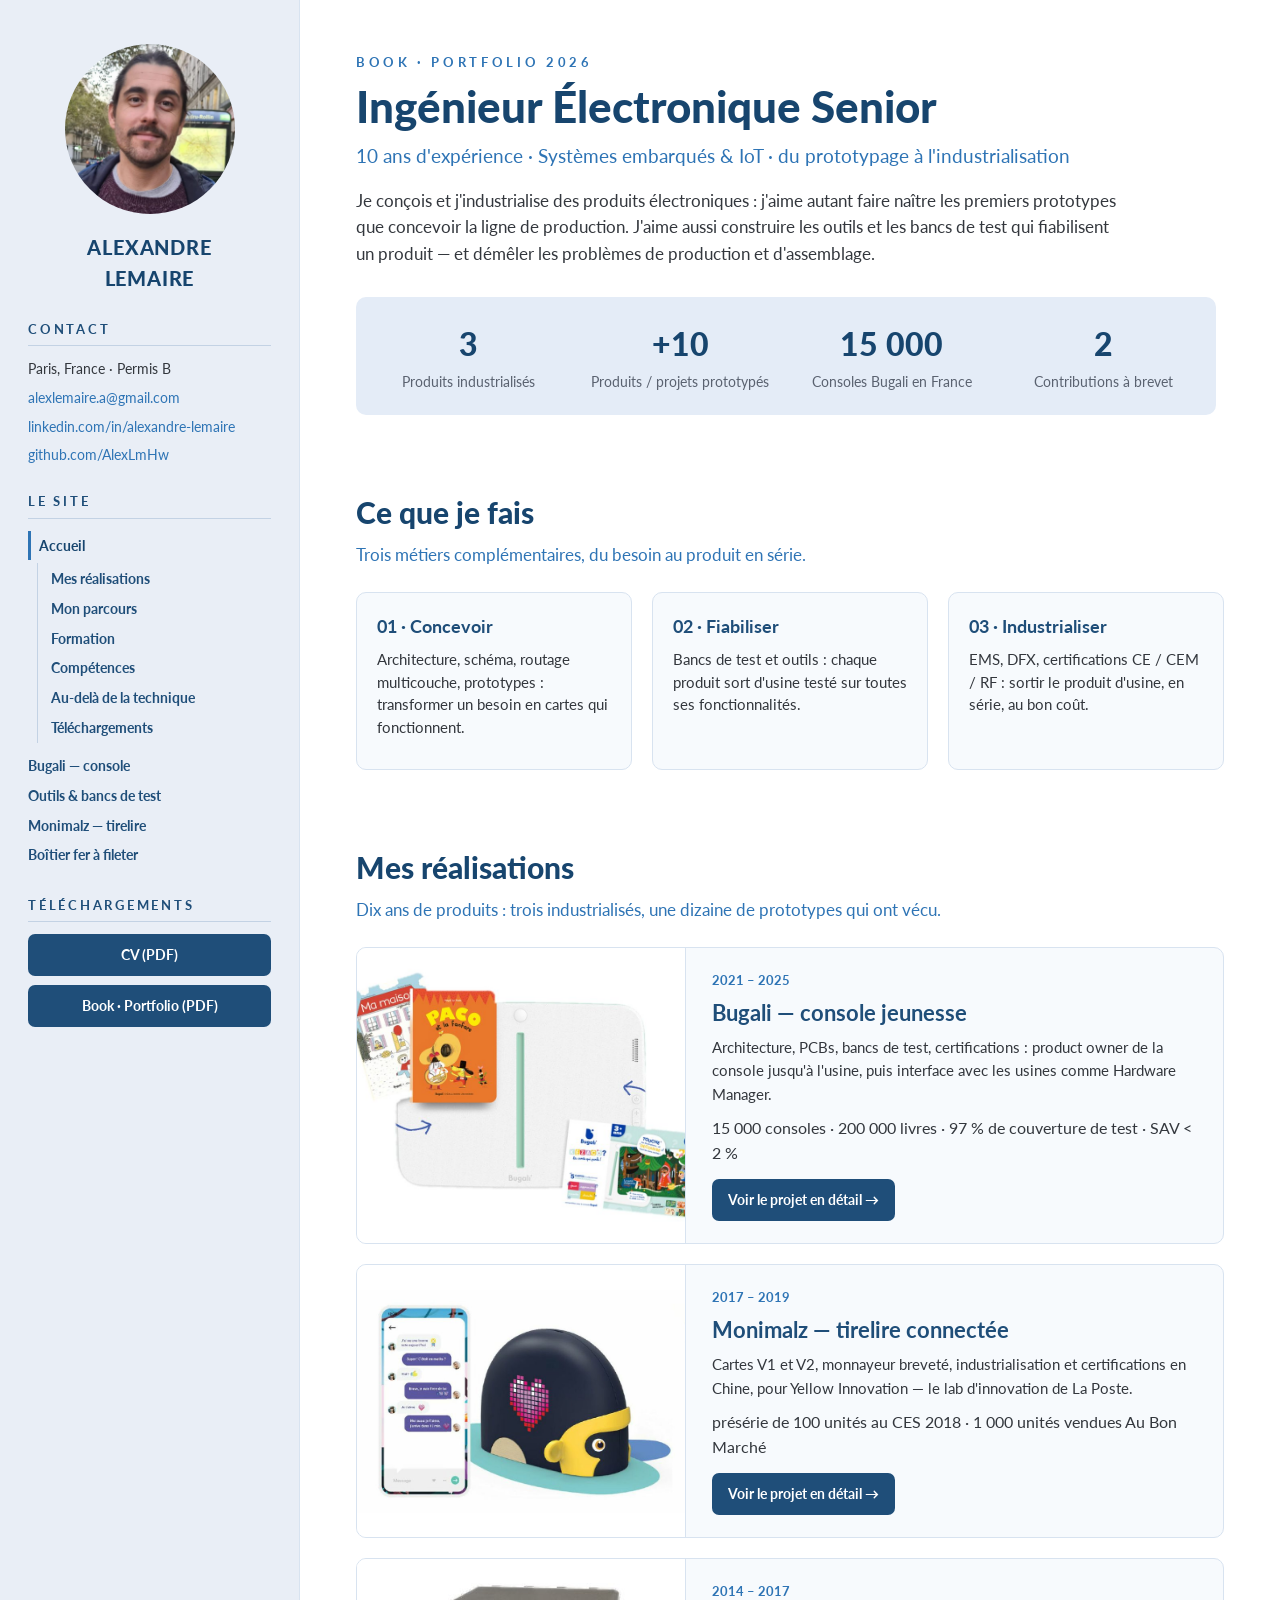
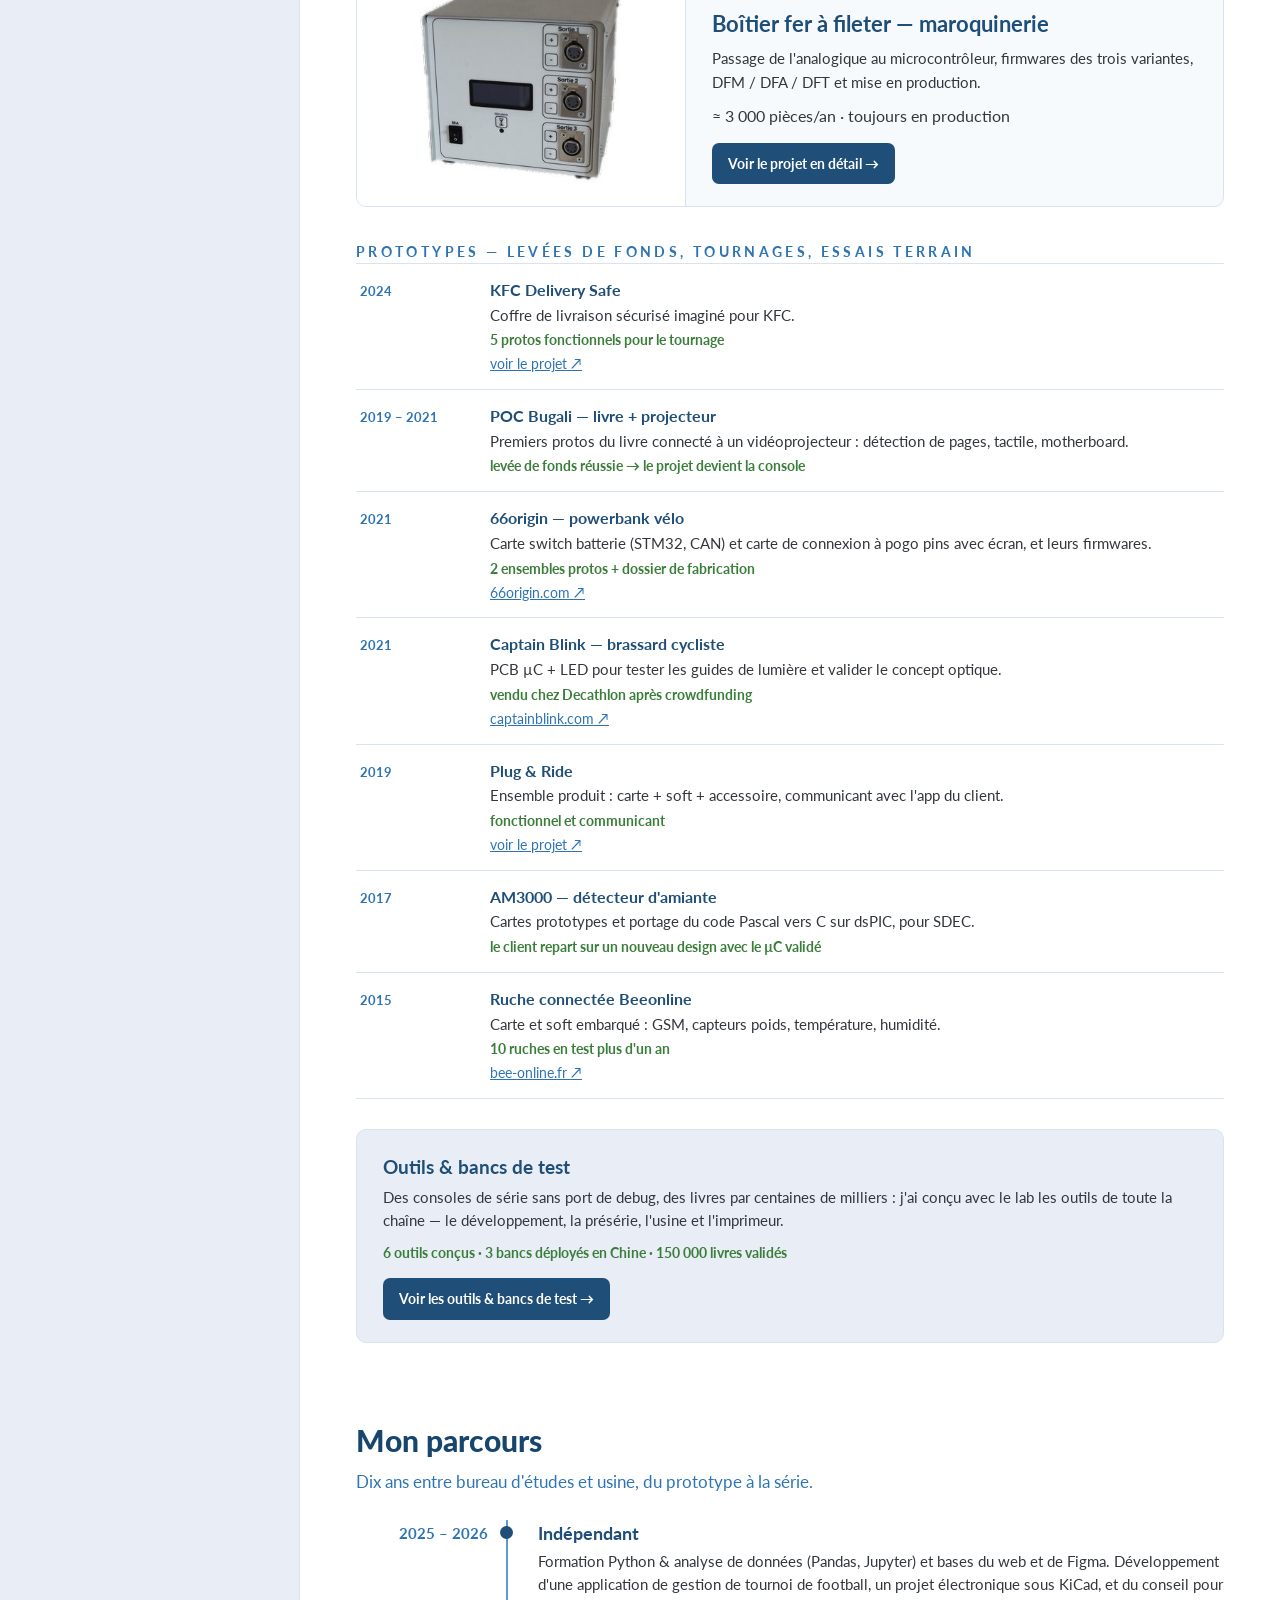
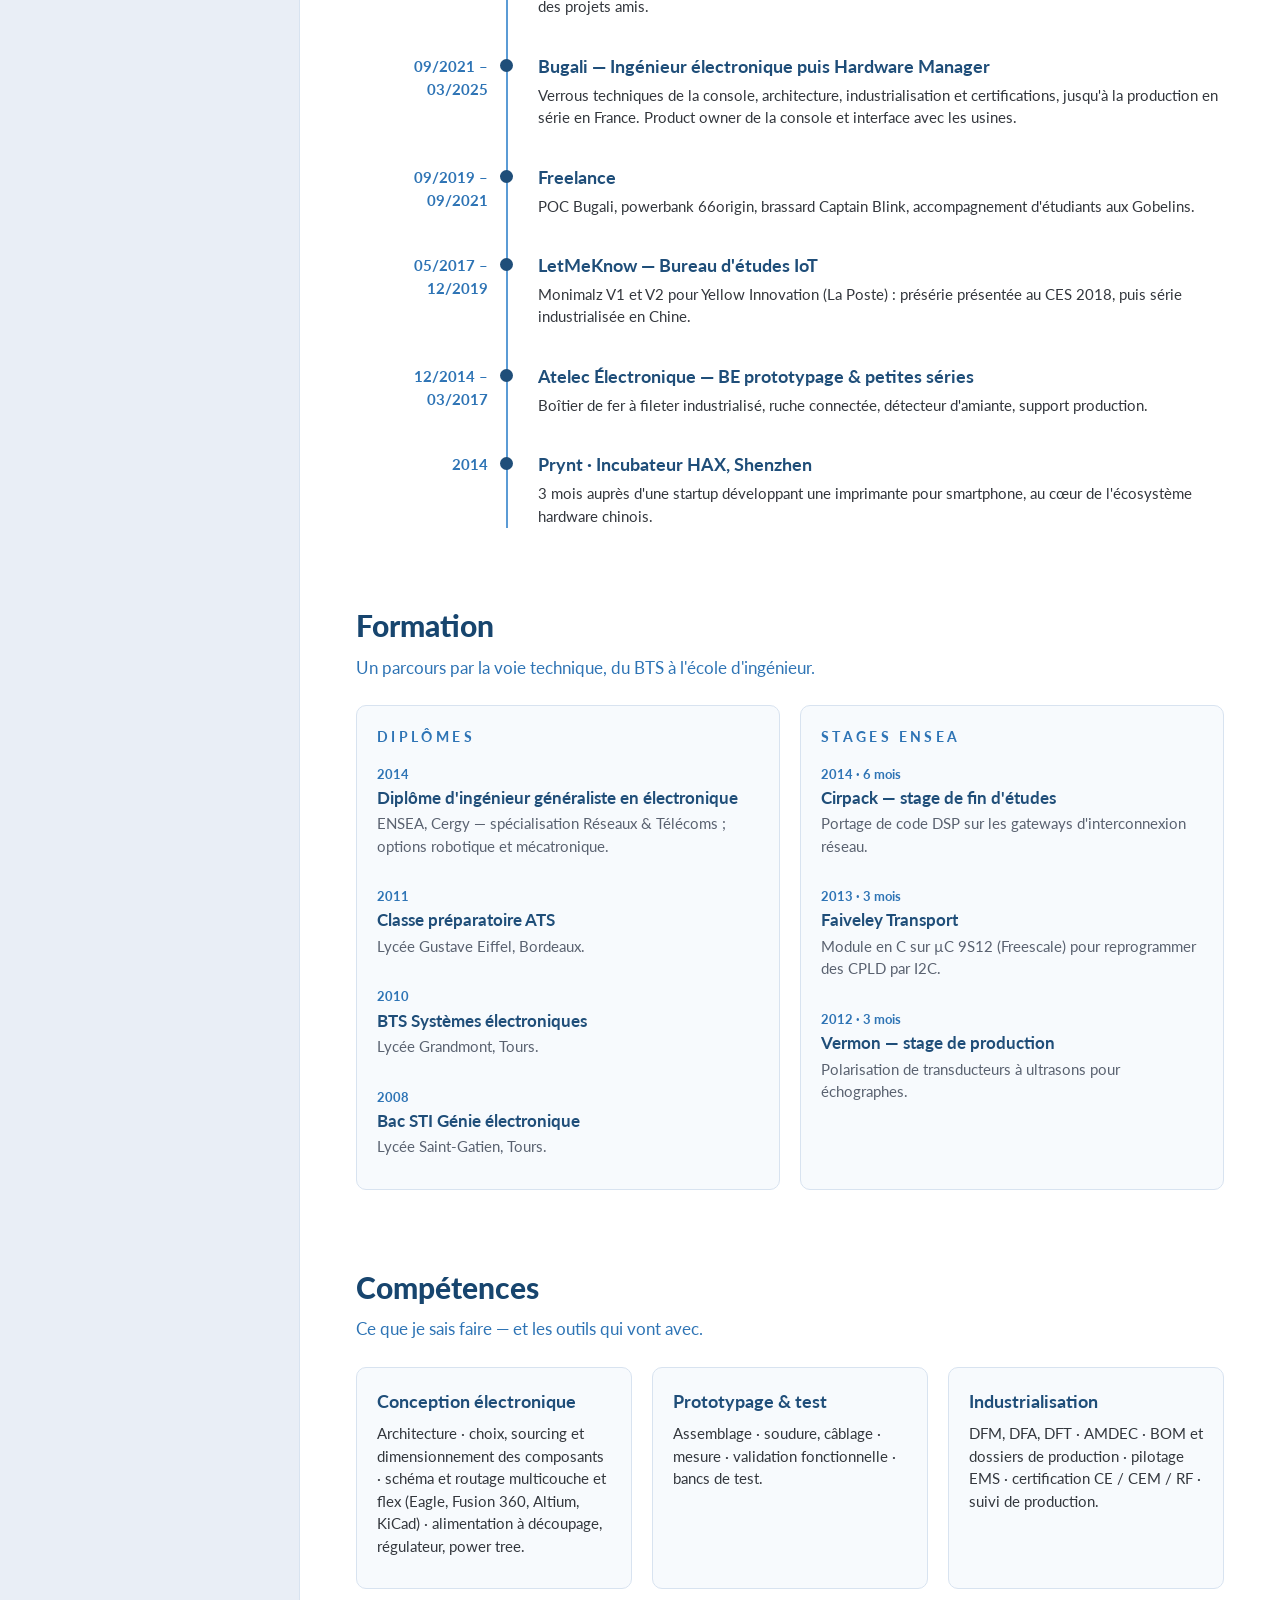
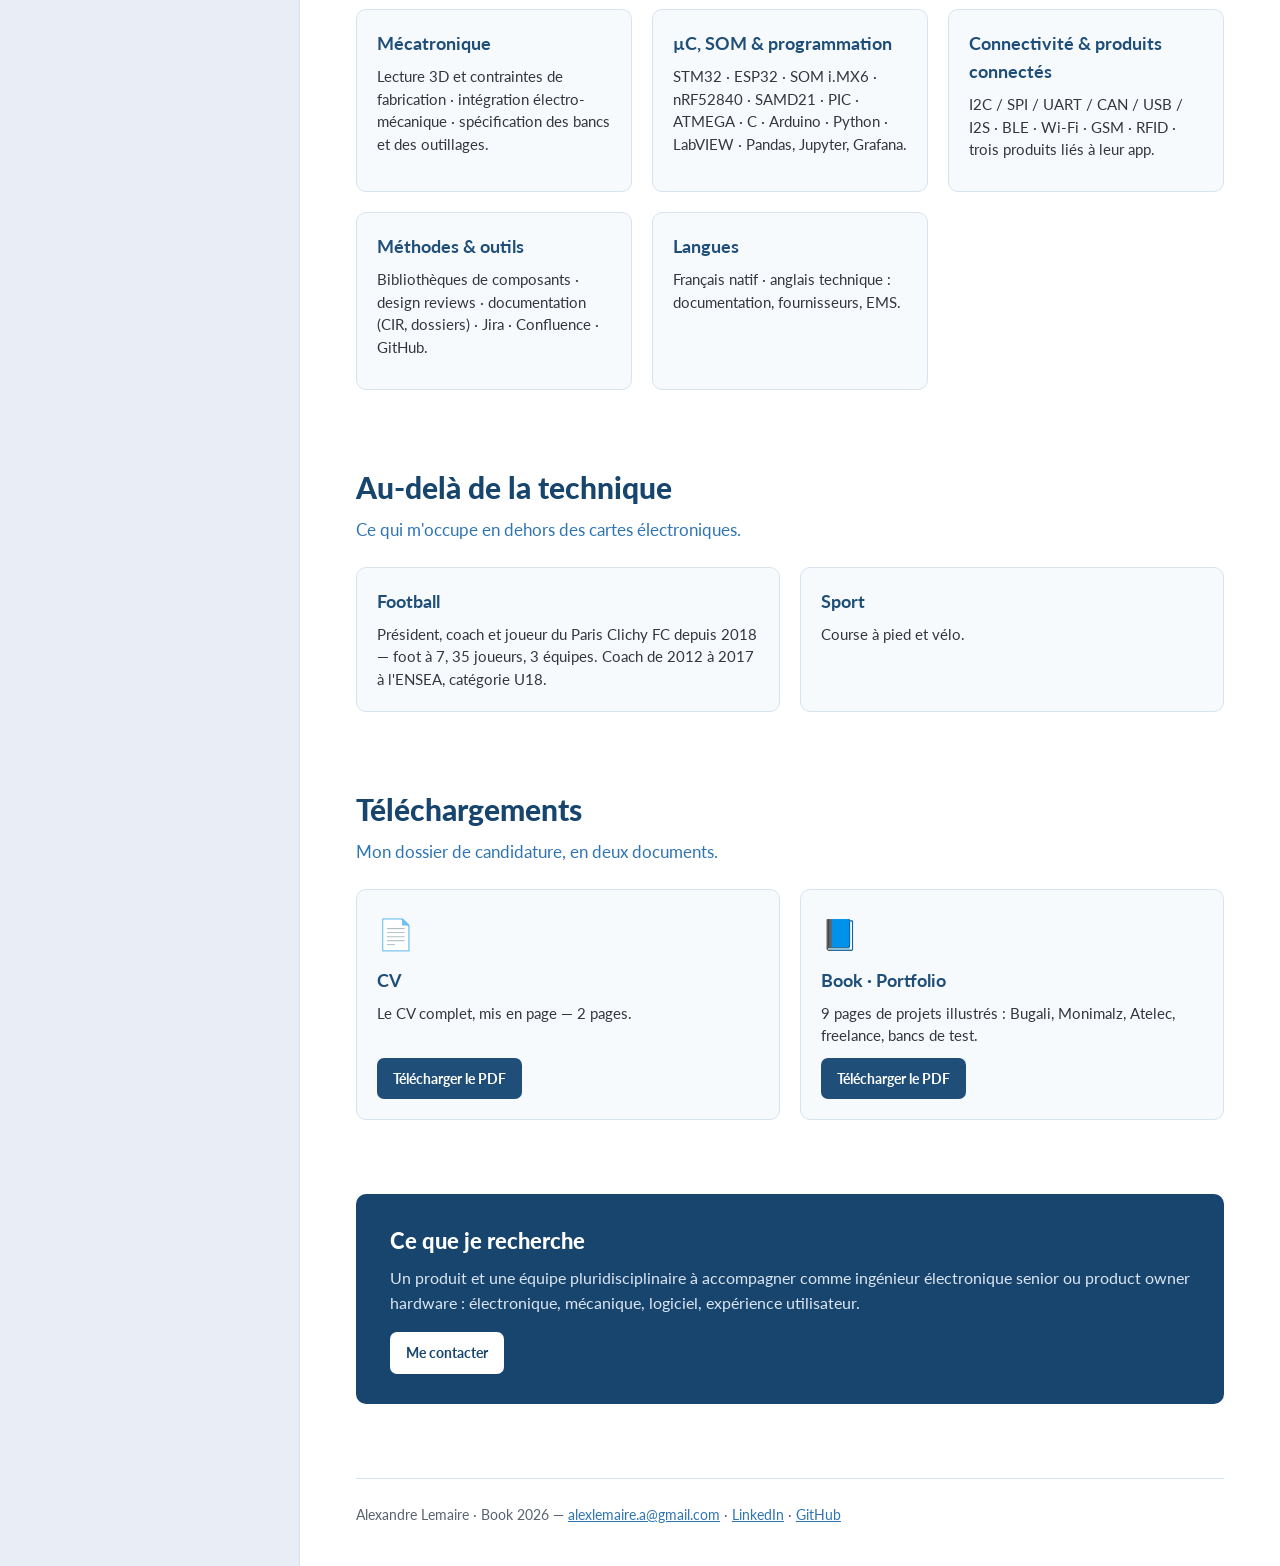
==== index.html @ 31022444 "feat: partage social, favicon et corrections d'accessibilite Suite a l'audit du site.  PARTAGE Aucun" ====
<!DOCTYPE html>
<html lang="fr">
<head>
<meta charset="UTF-8">
<meta name="viewport" content="width=device-width, initial-scale=1.0">
<title>Alexandre Lemaire · Ingénieur Électronique Senior</title>
<meta name="description" content="Alexandre Lemaire, ingénieur électronique senior — 10 ans d'expérience, systèmes embarqués & IoT, du prototypage à l'industrialisation. Portfolio, CV et book à télécharger.">
<link rel="canonical" href="https://alexlmhw.github.io/">
<link rel="icon" href="favicon.ico" sizes="any">
<link rel="apple-touch-icon" href="assets/img/apple-touch-icon.png">
<meta property="og:type" content="website">
<meta property="og:locale" content="fr_FR">
<meta property="og:site_name" content="Alexandre Lemaire">
<meta property="og:title" content="Alexandre Lemaire · Ingénieur Électronique Senior">
<meta property="og:description" content="Alexandre Lemaire, ingénieur électronique senior — 10 ans d'expérience, systèmes embarqués & IoT, du prototypage à l'industrialisation. Portfolio, CV et book à télécharger.">
<meta property="og:url" content="https://alexlmhw.github.io/">
<meta property="og:image" content="https://alexlmhw.github.io/assets/img/partage.jpg">
<meta property="og:image:width" content="1200">
<meta property="og:image:height" content="630">
<meta property="og:image:alt" content="La console Bugali et ses livres jeunesse">
<meta name="twitter:card" content="summary_large_image">
<link rel="preconnect" href="https://fonts.googleapis.com">
<link rel="preconnect" href="https://fonts.gstatic.com" crossorigin>
<link href="https://fonts.googleapis.com/css2?family=Lato:ital,wght@0,400;0,700;0,900;1,400&display=swap" rel="stylesheet">
<link rel="stylesheet" href="assets/style.css">
</head>
<body>
<a class="saut" href="#contenu">Aller au contenu</a>
<div class="page">

<!-- ======================= SIDEBAR ======================= -->
<aside class="sidebar">
  <div class="sidebar-inner">
    <img class="photo" src="assets/img/photo.jpg" alt="Portrait d'Alexandre Lemaire">
    <div class="side-nom">ALEXANDRE<br>LEMAIRE</div>
    <div>
      <div class="side-titre">Contact</div>
      <ul>
        <li>Paris, France · Permis B</li>
        <li><a href="mailto:alexlemaire.a@gmail.com">alexlemaire.a@gmail.com</a></li>
        <li><a href="https://www.linkedin.com/in/alexandre-lemaire/" target="_blank" rel="noopener">linkedin.com/in/alexandre-lemaire</a></li>
        <li><a href="https://github.com/AlexLmHw" target="_blank" rel="noopener">github.com/AlexLmHw</a></li>
      </ul>
      <div class="side-titre">Le site</div>
      <!-- MENU:DEBUT -->
      <nav class="side-menu">
        <a href="index.html" class="actif">Accueil</a>
        <!-- SOUS-MENU:DEBUT -->
        <div class="side-nav">
          <a href="#realisations">Mes réalisations</a>
          <a href="#parcours">Mon parcours</a>
          <a href="#formation">Formation</a>
          <a href="#competences">Compétences</a>
          <a href="#hors-technique">Au-delà de la technique</a>
          <a href="#telechargements">Téléchargements</a>
        </div>
        <!-- SOUS-MENU:FIN -->
        <a href="bugali.html">Bugali — console</a>
        <a href="outils.html">Outils &amp; bancs de test</a>
        <a href="monimalz.html">Monimalz — tirelire</a>
        <a href="fer-a-fileter.html">Boîtier fer à fileter</a>
      </nav>
      <!-- MENU:FIN -->
      <div class="side-titre">Téléchargements</div>
      <div class="side-dl">
        <a class="btn" href="assets/cv.pdf" download>CV (PDF)</a>
        <a class="btn" href="assets/book.pdf" download>Book · Portfolio (PDF)</a>
      </div>
    </div>
  </div>
</aside>

<!-- ======================= MAIN ======================= -->
<main id="contenu">

<!-- Hero -->
<section id="haut">
  <div class="surtitre">Book · Portfolio 2026</div>
  <h1>Ingénieur Électronique Senior</h1>
  <div class="soustitre">10 ans d'expérience · Systèmes embarqués &amp; IoT · du prototypage à l'industrialisation</div>
  <p class="intro">Je conçois et j'industrialise des produits électroniques : j'aime autant faire naître les premiers prototypes que concevoir la ligne de production. J'aime aussi construire les outils et les bancs de test qui fiabilisent un produit — et démêler les problèmes de production et d'assemblage.</p>
  <div class="stats">
    <div class="stat"><b>3</b><span>Produits industrialisés</span></div>
    <div class="stat"><b>+10</b><span>Produits / projets prototypés</span></div>
    <div class="stat"><b>15 000</b><span>Consoles Bugali en France</span></div>
    <div class="stat"><b>2</b><span>Contributions à brevet</span></div>
  </div>
</section>

<!-- Ce que je fais -->
<section id="cequejefais">
  <h2>Ce que je fais</h2>
  <p class="chapo">Trois métiers complémentaires, du besoin au produit en série.</p>
  <div class="cartes c3">
    <div class="carte">
      <h3>01 · Concevoir</h3>
      <p>Architecture, schéma, routage multicouche, prototypes : transformer un besoin en cartes qui fonctionnent.</p>
    </div>
    <div class="carte">
      <h3>02 · Fiabiliser</h3>
      <p>Bancs de test et outils : chaque produit sort d'usine testé sur toutes ses fonctionnalités.</p>
    </div>
    <div class="carte">
      <h3>03 · Industrialiser</h3>
      <p>EMS, DFX, certifications CE / CEM / RF : sortir le produit d'usine, en série, au bon coût.</p>
    </div>
  </div>
</section>

<!-- Réalisations -->
<section id="realisations">
  <h2>Mes réalisations</h2>
  <p class="chapo">Dix ans de produits : trois industrialisés, une dizaine de prototypes qui ont vécu.</p>

  <div class="bandeau-projet">
    <div class="visuel"><img src="assets/img/bugali.jpg" alt="Console Bugali avec ses livres"></div>
    <div class="corps">
      <div class="badge-annee">2021 – 2025</div>
      <h3>Bugali — console jeunesse</h3>
      <p>Architecture, PCBs, bancs de test, certifications : product owner de la console jusqu'à l'usine, puis interface avec les usines comme Hardware Manager.</p>
      <div class="resultat">15 000 consoles · 200 000 livres · 97 % de couverture de test · SAV &lt; 2 %</div>
      <a class="btn" href="bugali.html" aria-label="Voir Bugali, la console jeunesse en détail">Voir le projet en détail →</a>
    </div>
  </div>

  <div class="bandeau-projet">
    <div class="visuel"><img src="assets/img/monimalz.jpg" alt="Monimalz — tirelire connectée"></div>
    <div class="corps">
      <div class="badge-annee">2017 – 2019</div>
      <h3>Monimalz — tirelire connectée</h3>
      <p>Cartes V1 et V2, monnayeur breveté, industrialisation et certifications en Chine, pour Yellow Innovation — le lab d'innovation de La Poste.</p>
      <div class="resultat">présérie de 100 unités au CES 2018 · 1 000 unités vendues Au Bon Marché</div>
      <a class="btn" href="monimalz.html" aria-label="Voir Monimalz, la tirelire connectee en détail">Voir le projet en détail →</a>
    </div>
  </div>

  <div class="bandeau-projet">
    <div class="visuel"><img src="assets/img/fileter.jpg" alt="Boîtier de fer à fileter" style="object-fit:contain;background:#fff"></div>
    <div class="corps">
      <div class="badge-annee">2014 – 2017</div>
      <h3>Boîtier fer à fileter — maroquinerie</h3>
      <p>Passage de l'analogique au microcontrôleur, firmwares des trois variantes, DFM / DFA / DFT et mise en production.</p>
      <div class="resultat">≈ 3 000 pièces/an · toujours en production</div>
      <a class="btn" href="fer-a-fileter.html" aria-label="Voir le boitier fer a fileter en détail">Voir le projet en détail →</a>
    </div>
  </div>

  <h3 style="margin:34px 0 0;font-size:14px;letter-spacing:.24em;text-transform:uppercase;color:var(--bleu-accent)">Prototypes — levées de fonds, tournages, essais terrain</h3>
  <div class="protos">
    <div class="proto">
      <span class="annee">2024</span>
      <div>
        <div class="nom">KFC Delivery Safe</div>
        <div class="quoi">Coffre de livraison sécurisé imaginé pour KFC.</div>
        <div class="resultat-ligne">5 protos fonctionnels pour le tournage</div>
        <p class="liens"><a href="https://thomasgirod.fr/kfc-delivery-safe" target="_blank" rel="noopener" aria-label="Voir le projet KFC Delivery Safe (nouvel onglet)">voir le projet ↗</a></p>
      </div>
    </div>
    <div class="proto">
      <span class="annee">2019 – 2021</span>
      <div>
        <div class="nom">POC Bugali — livre + projecteur</div>
        <div class="quoi">Premiers protos du livre connecté à un vidéoprojecteur : détection de pages, tactile, motherboard.</div>
        <div class="resultat-ligne">levée de fonds réussie → le projet devient la console</div>
      </div>
    </div>
    <div class="proto">
      <span class="annee">2021</span>
      <div>
        <div class="nom">66origin — powerbank vélo</div>
        <div class="quoi">Carte switch batterie (STM32, CAN) et carte de connexion à pogo pins avec écran, et leurs firmwares.</div>
        <div class="resultat-ligne">2 ensembles protos + dossier de fabrication</div>
        <p class="liens"><a href="https://www.66origin.com/works/velo-electrique-urbain-connecte-design-compact-ia" target="_blank" rel="noopener">66origin.com ↗</a></p>
      </div>
    </div>
    <div class="proto">
      <span class="annee">2021</span>
      <div>
        <div class="nom">Captain Blink — brassard cycliste</div>
        <div class="quoi">PCB µC + LED pour tester les guides de lumière et valider le concept optique.</div>
        <div class="resultat-ligne">vendu chez Decathlon après crowdfunding</div>
        <p class="liens"><a href="https://www.captainblink.com/" target="_blank" rel="noopener">captainblink.com ↗</a></p>
      </div>
    </div>
    <div class="proto">
      <span class="annee">2019</span>
      <div>
        <div class="nom">Plug &amp; Ride</div>
        <div class="quoi">Ensemble produit : carte + soft + accessoire, communicant avec l'app du client.</div>
        <div class="resultat-ligne">fonctionnel et communicant</div>
        <p class="liens"><a href="https://www.instagram.com/plug_and_ride_r1/" target="_blank" rel="noopener" aria-label="Voir le projet Plug &amp; Ride (nouvel onglet)">voir le projet ↗</a></p>
      </div>
    </div>
    <div class="proto">
      <span class="annee">2017</span>
      <div>
        <div class="nom">AM3000 — détecteur d'amiante</div>
        <div class="quoi">Cartes prototypes et portage du code Pascal vers C sur dsPIC, pour SDEC.</div>
        <div class="resultat-ligne">le client repart sur un nouveau design avec le µC validé</div>
      </div>
    </div>
    <div class="proto">
      <span class="annee">2015</span>
      <div>
        <div class="nom">Ruche connectée Beeonline</div>
        <div class="quoi">Carte et soft embarqué : GSM, capteurs poids, température, humidité.</div>
        <div class="resultat-ligne">10 ruches en test plus d'un an</div>
        <p class="liens"><a href="https://www.bee-online.fr/" target="_blank" rel="noopener">bee-online.fr ↗</a></p>
      </div>
    </div>
  </div>

  <div class="encart">
    <h3>Outils &amp; bancs de test</h3>
    <p>Des consoles de série sans port de debug, des livres par centaines de milliers : j'ai conçu avec le lab les outils de toute la chaîne — le développement, la présérie, l'usine et l'imprimeur.</p>
    <div class="chiffres">6 outils conçus · 3 bancs déployés en Chine · 150 000 livres validés</div>
    <a class="btn" href="outils.html">Voir les outils &amp; bancs de test →</a>
  </div>
</section>

<section id="parcours">
  <h2>Mon parcours</h2>
  <p class="chapo">Dix ans entre bureau d'études et usine, du prototype à la série.</p>
  <div class="timeline">
    <div class="jalon"><span class="dates">2025 – 2026</span><h3>Indépendant</h3><p>Formation Python &amp; analyse de données (Pandas, Jupyter) et bases du web et de Figma. Développement d'une application de gestion de tournoi de football, un projet électronique sous KiCad, et du conseil pour des projets amis.</p></div>
    <div class="jalon"><span class="dates">09/2021 – 03/2025</span><h3>Bugali — Ingénieur électronique puis Hardware Manager</h3><p>Verrous techniques de la console, architecture, industrialisation et certifications, jusqu'à la production en série en France. Product owner de la console et interface avec les usines.</p></div>
    <div class="jalon"><span class="dates">09/2019 – 09/2021</span><h3>Freelance</h3><p>POC Bugali, powerbank 66origin, brassard Captain Blink, accompagnement d'étudiants aux Gobelins.</p></div>
    <div class="jalon"><span class="dates">05/2017 – 12/2019</span><h3>LetMeKnow — Bureau d'études IoT</h3><p>Monimalz V1 et V2 pour Yellow Innovation (La Poste) : présérie présentée au CES 2018, puis série industrialisée en Chine.</p></div>
    <div class="jalon"><span class="dates">12/2014 – 03/2017</span><h3>Atelec Électronique — BE prototypage &amp; petites séries</h3><p>Boîtier de fer à fileter industrialisé, ruche connectée, détecteur d'amiante, support production.</p></div>
    <div class="jalon"><span class="dates">2014</span><h3>Prynt · Incubateur HAX, Shenzhen</h3><p>3 mois auprès d'une startup développant une imprimante pour smartphone, au cœur de l'écosystème hardware chinois.</p></div>
  </div>
</section>

<!-- Formation -->
<section id="formation">
  <h2>Formation</h2>
  <p class="chapo">Un parcours par la voie technique, du BTS à l'école d'ingénieur.</p>
  <div class="cartes c2">
    <div class="carte">
      <h3 style="font-size:14px;letter-spacing:.24em;text-transform:uppercase;color:var(--bleu-accent);margin-bottom:16px">Diplômes</h3>
      <div class="form-item">
        <span class="annee">2014</span>
        <h3>Diplôme d'ingénieur généraliste en électronique</h3>
        <p>ENSEA, Cergy — spécialisation Réseaux &amp; Télécoms ; options robotique et mécatronique.</p>
      </div>
      <div class="form-item">
        <span class="annee">2011</span>
        <h3>Classe préparatoire ATS</h3>
        <p>Lycée Gustave Eiffel, Bordeaux.</p>
      </div>
      <div class="form-item">
        <span class="annee">2010</span>
        <h3>BTS Systèmes électroniques</h3>
        <p>Lycée Grandmont, Tours.</p>
      </div>
      <div class="form-item">
        <span class="annee">2008</span>
        <h3>Bac STI Génie électronique</h3>
        <p>Lycée Saint-Gatien, Tours.</p>
      </div>
    </div>
    <div class="carte">
      <h3 style="font-size:14px;letter-spacing:.24em;text-transform:uppercase;color:var(--bleu-accent);margin-bottom:16px">Stages ENSEA</h3>
      <div class="form-item">
        <span class="annee">2014 · 6 mois</span>
        <h3>Cirpack — stage de fin d'études</h3>
        <p>Portage de code DSP sur les gateways d'interconnexion réseau.</p>
      </div>
      <div class="form-item">
        <span class="annee">2013 · 3 mois</span>
        <h3>Faiveley Transport</h3>
        <p>Module en C sur µC 9S12 (Freescale) pour reprogrammer des CPLD par I2C.</p>
      </div>
      <div class="form-item">
        <span class="annee">2012 · 3 mois</span>
        <h3>Vermon — stage de production</h3>
        <p>Polarisation de transducteurs à ultrasons pour échographes.</p>
      </div>
    </div>
  </div>
</section>

<!-- Compétences -->
<section id="competences">
  <h2>Compétences</h2>
  <p class="chapo">Ce que je sais faire — et les outils qui vont avec.</p>
  <div class="cartes c3">
    <div class="carte"><h3>Conception électronique</h3><p>Architecture · choix, sourcing et dimensionnement des composants · schéma et routage multicouche et flex (Eagle, Fusion 360, Altium, KiCad) · alimentation à découpage, régulateur, power tree.</p></div>
    <div class="carte"><h3>Prototypage &amp; test</h3><p>Assemblage · soudure, câblage · mesure · validation fonctionnelle · bancs de test.</p></div>
    <div class="carte"><h3>Industrialisation</h3><p>DFM, DFA, DFT · AMDEC · BOM et dossiers de production · pilotage EMS · certification CE / CEM / RF · suivi de production.</p></div>
    <div class="carte"><h3>Mécatronique</h3><p>Lecture 3D et contraintes de fabrication · intégration électro-mécanique · spécification des bancs et des outillages.</p></div>
    <div class="carte"><h3>µC, SOM &amp; programmation</h3><p>STM32 · ESP32 · SOM i.MX6 · nRF52840 · SAMD21 · PIC · ATMEGA · C · Arduino · Python · LabVIEW · Pandas, Jupyter, Grafana.</p></div>
    <div class="carte"><h3>Connectivité &amp; produits connectés</h3><p>I2C / SPI / UART / CAN / USB / I2S · BLE · Wi-Fi · GSM · RFID · trois produits liés à leur app.</p></div>
    <div class="carte"><h3>Méthodes &amp; outils</h3><p>Bibliothèques de composants · design reviews · documentation (CIR, dossiers) · Jira · Confluence · GitHub.</p></div>
    <div class="carte"><h3>Langues</h3><p>Français natif · anglais technique : documentation, fournisseurs, EMS.</p></div>
  </div>
</section>

<!-- Au-delà de la technique -->
<section id="hors-technique">
  <h2>Au-delà de la technique</h2>
  <p class="chapo">Ce qui m'occupe en dehors des cartes électroniques.</p>
  <div class="perso">
    <div class="carte">
      <h3>Football</h3>
      <p>Président, coach et joueur du Paris Clichy FC depuis 2018 — foot à 7, 35 joueurs, 3 équipes. Coach de 2012 à 2017 à l'ENSEA, catégorie U18.</p>
    </div>
    <div class="carte">
      <h3>Sport</h3>
      <p>Course à pied et vélo.</p>
    </div>
  </div>
</section>

<!-- Téléchargements -->
<section id="telechargements">
  <h2>Téléchargements</h2>
  <p class="chapo">Mon dossier de candidature, en deux documents.</p>
  <div class="cartes c2">
    <div class="carte dl-carte">
      <div class="icone">📄</div>
      <h3>CV</h3>
      <p>Le CV complet, mis en page — 2 pages.</p>
      <div class="btns"><a class="btn" href="assets/cv.pdf" download>Télécharger le PDF</a></div>
    </div>
    <div class="carte dl-carte">
      <div class="icone">📘</div>
      <h3>Book · Portfolio</h3>
      <p>9 pages de projets illustrés : Bugali, Monimalz, Atelec, freelance, bancs de test.</p>
      <div class="btns"><a class="btn" href="assets/book.pdf" download>Télécharger le PDF</a></div>
    </div>
  </div>
</section>

<!-- Ce que je recherche -->
<section>
  <div class="bandeau">
    <h2>Ce que je recherche</h2>
    <p>Un produit et une équipe pluridisciplinaire à accompagner comme ingénieur électronique senior ou product owner hardware : électronique, mécanique, logiciel, expérience utilisateur.</p>
    <a class="btn" href="mailto:alexlemaire.a@gmail.com">Me contacter</a>
  </div>
</section>

<footer>
  Alexandre Lemaire · Book 2026 — <a href="mailto:alexlemaire.a@gmail.com">alexlemaire.a@gmail.com</a> · <a href="https://www.linkedin.com/in/alexandre-lemaire/" target="_blank" rel="noopener">LinkedIn</a> · <a href="https://github.com/AlexLmHw" target="_blank" rel="noopener">GitHub</a>
</footer>

</main>
</div>
</body>
</html>
---- assets/style.css ----
:root{
  --bleu-fonce:#17456E;
  --bleu:#1F4E79;
  --bleu-accent:#2E74B5;
  --bleu-clair:#5B9BD5;
  --vert:#3B7D3B;
  --sidebar:#E9EEF6;
  --carte:#F7FAFD;
  --bordure:#D8E3F0;
  --texte:#33373D;
  --texte-doux:#5A6270;
  --fond:#FFFFFF;
}
*{margin:0;padding:0;box-sizing:border-box}
html{scroll-behavior:smooth}
body{font-family:'Lato',system-ui,-apple-system,'Segoe UI',Arial,sans-serif;color:var(--texte);background:var(--fond);line-height:1.55;font-size:16px}
a{color:var(--bleu-accent)}
img{max-width:100%;display:block}

/* ---------- Lien d'evitement (visible au clavier seulement) ---------- */
.saut{position:absolute;left:-9999px;top:0;z-index:100;background:var(--bleu-fonce);color:#fff;font-weight:700;font-size:14px;padding:12px 18px;border-radius:0 0 7px 0;text-decoration:none}
.saut:focus{left:0}

/* ---------- Layout ---------- */
.page{display:grid;grid-template-columns:300px 1fr;min-height:100vh}
.sidebar{background:var(--sidebar);padding:44px 28px;border-right:1px solid var(--bordure)}
.sidebar-inner{position:sticky;top:36px}
main{padding:52px 56px 30px;max-width:1080px}

/* ---------- Sidebar ---------- */
.photo{width:170px;height:170px;border-radius:50%;object-fit:cover;margin:0 auto 18px}
.side-nom{text-align:center;font-weight:900;color:var(--bleu-fonce);font-size:20px;letter-spacing:.04em;margin-bottom:26px}
.side-titre{font-size:12.5px;font-weight:700;letter-spacing:.22em;color:var(--bleu);text-transform:uppercase;border-bottom:1px solid #C3D2E4;padding-bottom:6px;margin:26px 0 12px}
.sidebar p, .sidebar li{font-size:14px;color:var(--texte)}
.sidebar ul{list-style:none}
.sidebar li{margin-bottom:7px}
.sidebar a{text-decoration:none}
.sidebar a:hover{text-decoration:underline}
.side-dl a.btn{display:block;text-align:center;margin-bottom:9px}
.side-nav{margin:3px 0 8px 9px;padding:1px 0 1px 13px;border-left:1px solid #C3D2E4}
.side-nav a{display:block;padding:2px 0;color:var(--texte-doux);font-weight:400;font-size:13px;text-decoration:none}
.side-nav a:hover{color:var(--bleu-accent);text-decoration:underline}
.side-menu a{display:block;padding:4px 0;color:var(--bleu);font-weight:700;font-size:14px;text-decoration:none}
.side-menu a:hover{text-decoration:underline}
.side-menu a.actif{color:var(--bleu-fonce);border-left:3px solid var(--bleu-accent);padding-left:8px}

/* ---------- Boutons ---------- */
.btn{display:inline-block;background:var(--bleu);color:#fff;font-weight:700;font-size:14px;padding:10px 16px;border-radius:7px;text-decoration:none;transition:background .15s}
.btn:hover{background:var(--bleu-accent)}
.btn.secondaire{background:transparent;color:var(--bleu);border:1.5px solid var(--bleu)}
.btn.secondaire:hover{background:var(--bleu);color:#fff}

/* ---------- Typo sections ---------- */
.surtitre{font-size:13px;font-weight:700;letter-spacing:.28em;color:var(--bleu-accent);text-transform:uppercase;margin-bottom:10px}
h1{font-size:44px;font-weight:900;color:var(--bleu-fonce);line-height:1.1;margin-bottom:10px}
.soustitre{font-size:19px;color:var(--bleu-accent);margin-bottom:18px}
h2{font-size:30px;font-weight:900;color:var(--bleu-fonce);margin-bottom:6px}
.chapo{font-size:17px;color:var(--bleu-accent);margin-bottom:24px}
h3{font-size:18px;font-weight:700;color:var(--bleu);margin-bottom:8px}
section{margin-bottom:74px}
section[id]{scroll-margin-top:20px}
.intro{max-width:760px;font-size:17px}

/* ---------- Stats ---------- */
.stats{display:grid;grid-template-columns:repeat(4,1fr);gap:10px;background:#E4ECF7;border-radius:10px;padding:22px 12px;margin:30px 0 0;max-width:860px}
.stat{text-align:center}
.stat b{display:block;font-size:32px;font-weight:900;color:var(--bleu-fonce)}
.stat span{font-size:13.5px;color:var(--texte-doux)}

/* ---------- Cartes ---------- */
.cartes{display:grid;gap:20px}
.c3{grid-template-columns:repeat(3,1fr)}
.c2{grid-template-columns:repeat(2,1fr)}
.carte{background:var(--carte);border:1px solid var(--bordure);border-radius:10px;padding:20px;display:flex;flex-direction:column}
.carte .media{border-radius:8px;overflow:hidden;background:#fff;margin-bottom:14px;border:1px solid var(--bordure)}
.carte .media img{width:100%;height:190px;object-fit:cover}
.carte p{font-size:14.5px;margin-bottom:10px}
.carte .resultat{margin-top:auto;font-size:14px;font-weight:700;color:var(--vert)}
.carte .liens{margin:4px 0 10px;font-size:14px}
.badge-annee{font-size:13px;font-weight:700;color:var(--bleu-accent);margin-bottom:6px}

/* ---------- Prototypes (liste compacte) ---------- */
.protos{border-top:1px solid var(--bordure);max-width:900px}
.proto{display:grid;grid-template-columns:110px 1fr;gap:0 20px;padding:14px 4px;border-bottom:1px solid var(--bordure);align-items:baseline}
.proto:hover{background:var(--carte)}
.proto .annee{font-size:13px;font-weight:700;color:var(--bleu-accent);white-space:nowrap}
.proto .nom{font-size:16px;font-weight:700;color:var(--bleu);margin-bottom:2px}
.proto .quoi{font-size:14.5px;color:var(--texte)}
.proto .resultat-ligne{font-size:13.5px;font-weight:700;color:var(--vert);margin-top:3px}
.proto .liens{margin:3px 0 0;font-size:13.5px}

/* ---------- Bandeaux de realisation ---------- */
.bandeau-projet{display:grid;grid-template-columns:38% 1fr;gap:26px;background:var(--carte);border:1px solid var(--bordure);border-radius:10px;overflow:hidden;margin-bottom:20px;max-width:960px}
.bandeau-projet .visuel{background:#fff;border-right:1px solid var(--bordure)}
.bandeau-projet .visuel img{width:100%;height:100%;min-height:210px;object-fit:cover}
.bandeau-projet .corps{padding:22px 24px 22px 0;display:flex;flex-direction:column}
.bandeau-projet .corps h3{font-size:22px;margin-bottom:6px}
.bandeau-projet .corps p{font-size:15px;margin-bottom:10px}
.bandeau-projet .resultat{margin-bottom:14px}
.bandeau-projet .btn{align-self:flex-start;margin-top:auto}

/* ---------- Encart renvoi ---------- */
.encart{background:var(--sidebar);border:1px solid var(--bordure);border-radius:10px;padding:22px 26px;max-width:960px;margin-top:30px}
.encart h3{font-size:19px;margin-bottom:6px}
.encart p{font-size:14.5px;margin-bottom:10px}
.encart .chiffres{font-size:14px;font-weight:700;color:var(--vert);margin-bottom:14px}

/* ---------- Vidéos ---------- */
.video{position:relative;width:100%;aspect-ratio:16/9;border-radius:8px;overflow:hidden;border:1px solid var(--bordure);background:#0d1520;margin-bottom:14px}
.video iframe,.video video{position:absolute;inset:0;width:100%;height:100%;border:0}

/* ---------- Timeline ---------- */
.timeline{position:relative;margin-left:150px;border-left:2.5px solid var(--bleu-clair);padding-left:30px;max-width:720px}
.jalon{position:relative;margin-bottom:34px}
.jalon::before{content:"";position:absolute;left:-38.5px;top:6px;width:13px;height:13px;border-radius:50%;background:var(--bleu)}
.jalon .dates{position:absolute;left:-185px;top:2px;width:135px;text-align:right;font-weight:700;color:var(--bleu-accent);font-size:15px}
.jalon h3{margin-bottom:4px}
.jalon p{font-size:14.5px;color:var(--texte)}

/* ---------- Formation ---------- */
.form-item{margin-bottom:18px}
.form-item:last-child{margin-bottom:0}
.form-item .annee{display:block;font-size:13px;font-weight:700;color:var(--bleu-accent);margin-bottom:2px}
.form-item h3{font-size:16.5px;margin-bottom:2px}
.form-item p{font-size:14.5px;color:var(--texte-doux)}

/* ---------- Au-delà de la technique ---------- */
.perso{display:grid;grid-template-columns:repeat(2,1fr);gap:20px;max-width:900px}
.perso .carte p{margin-bottom:0}

/* ---------- Téléchargements ---------- */
.dl-carte{align-items:flex-start}
.dl-carte .icone{font-size:30px;margin-bottom:10px}
.dl-carte .btns{margin-top:auto;display:flex;gap:8px;flex-wrap:wrap}

/* ---------- Bandeau recherche ---------- */
.bandeau{background:var(--bleu-fonce);color:#fff;border-radius:10px;padding:30px 34px;max-width:900px}
.bandeau h2{color:#fff;font-size:22px;margin-bottom:8px}
.bandeau p{font-size:16px;color:#DCE6F2}
.bandeau .btn{background:#fff;color:var(--bleu-fonce);margin-top:16px}

/* ---------- Footer ---------- */
footer{border-top:1px solid var(--bordure);padding:26px 0 10px;color:var(--texte-doux);font-size:13.5px}

/* ---------- Pages de detail ---------- */
.entete-projet{border-bottom:1px solid var(--bordure);padding-bottom:26px;margin-bottom:30px}
.meta-projet{display:grid;grid-template-columns:repeat(3,1fr);gap:18px;margin-top:22px;max-width:900px}
.meta-bloc h2{font-size:12px;font-weight:700;letter-spacing:.2em;text-transform:uppercase;color:var(--bleu-accent);margin-bottom:6px}
.meta-bloc p{font-size:14px;color:var(--texte)}
.phase{border-left:3px solid var(--bleu-clair);padding-left:22px;margin-bottom:34px;max-width:860px}
.phase-num{font-size:12.5px;font-weight:700;letter-spacing:.2em;text-transform:uppercase;color:var(--bleu-accent);margin-bottom:4px}
.phase h3{font-size:20px;margin-bottom:6px}
.phase ul{margin:10px 0 0 18px}
.phase li{font-size:14.5px;margin-bottom:6px}
.nav-bas{display:flex;gap:12px;flex-wrap:wrap;border-top:1px solid var(--bordure);padding-top:24px;margin-top:20px}

/* ---------- Responsive ---------- */
@media (max-width:980px){
  .page{grid-template-columns:1fr}
  .sidebar{border-right:0;border-bottom:1px solid var(--bordure);padding:30px 24px}
  .sidebar-inner{position:static;display:grid;grid-template-columns:auto 1fr;gap:0 28px;max-width:640px;margin:0 auto}
  .photo{width:110px;height:110px;grid-row:span 2;margin:0}
  .side-nom{text-align:left;margin-bottom:8px}
  .side-nav{display:none}
  main{padding:40px 24px}
  h1{font-size:32px}
  .c3,.c2,.perso{grid-template-columns:1fr}
  .stats{grid-template-columns:repeat(2,1fr);gap:18px}
  .bandeau-projet{grid-template-columns:1fr}
  .bandeau-projet .visuel{border-right:0;border-bottom:1px solid var(--bordure)}
  .bandeau-projet .visuel img{min-height:180px}
  .bandeau-projet .corps{padding:20px}
  .proto{grid-template-columns:1fr;gap:2px}
  .timeline{margin-left:8px}
  .jalon .dates{position:static;width:auto;text-align:left;display:block;margin-bottom:2px}
  .meta-projet{grid-template-columns:1fr}
}
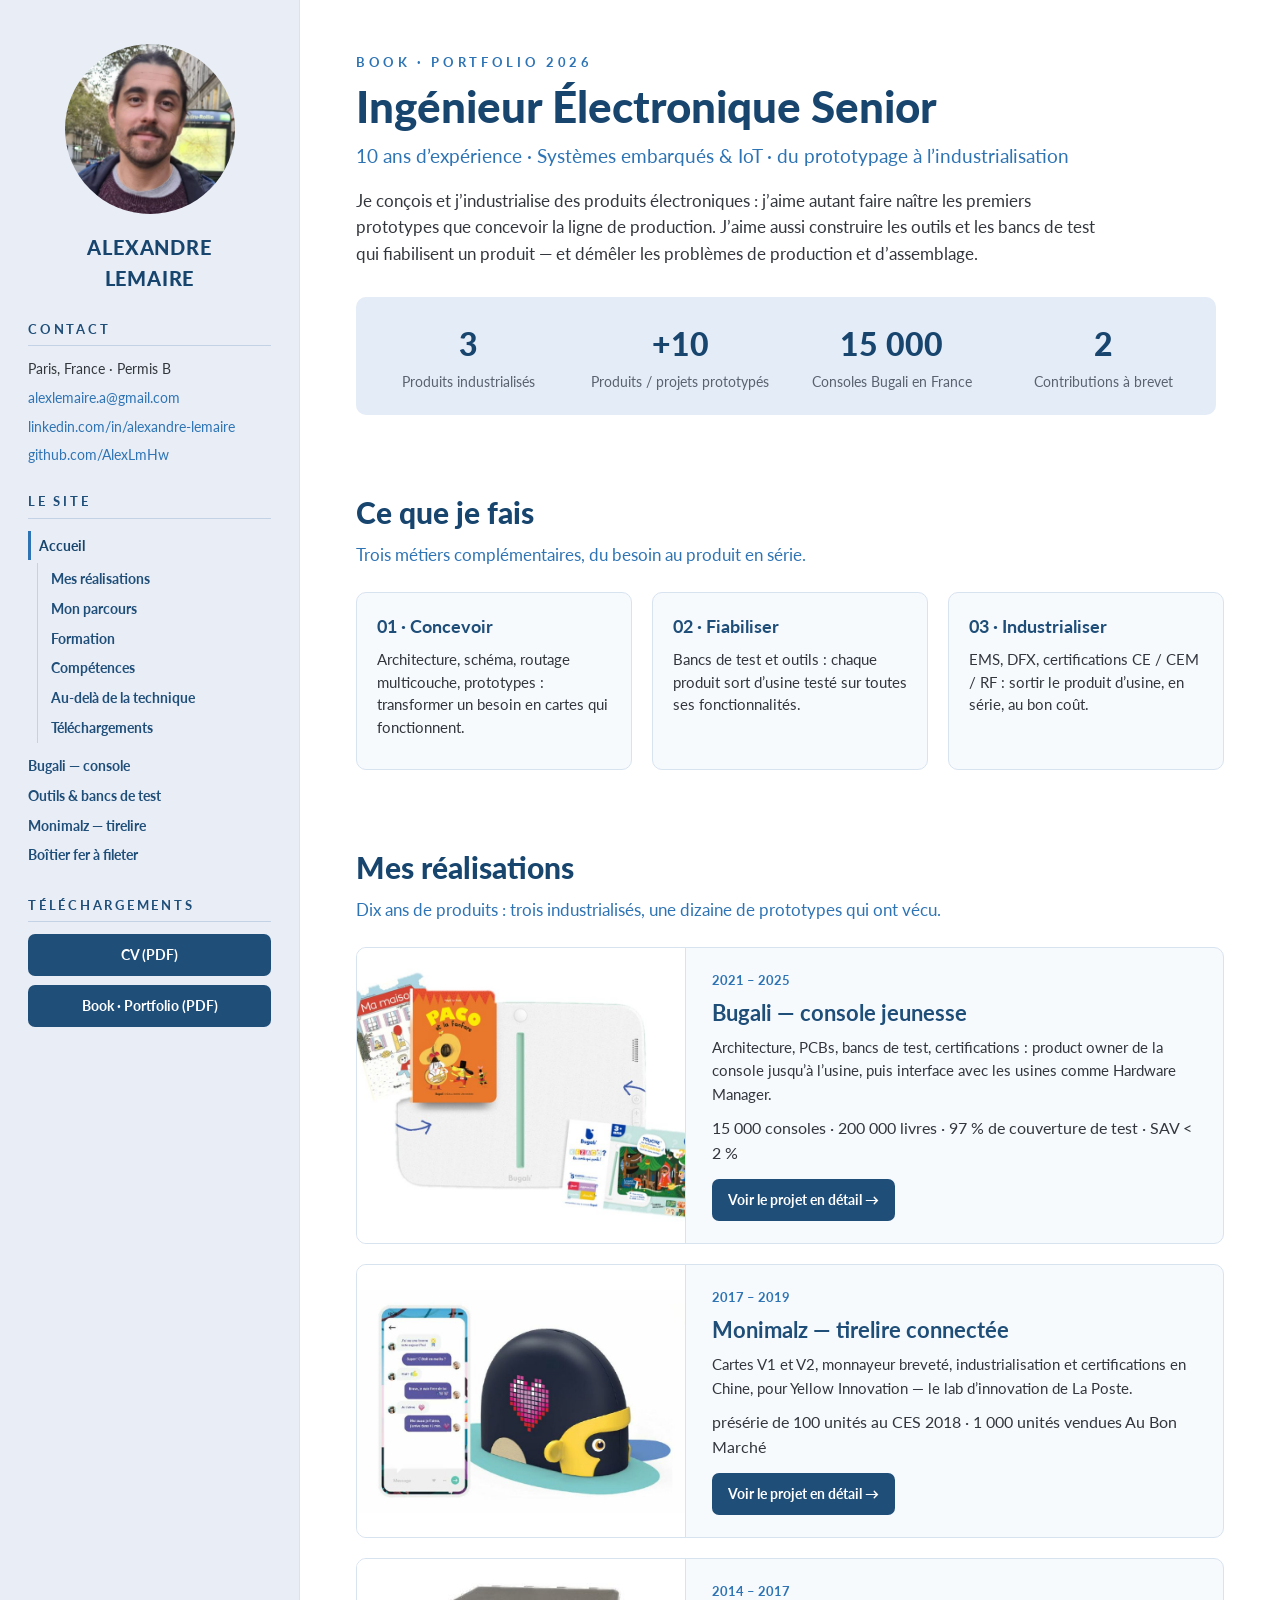
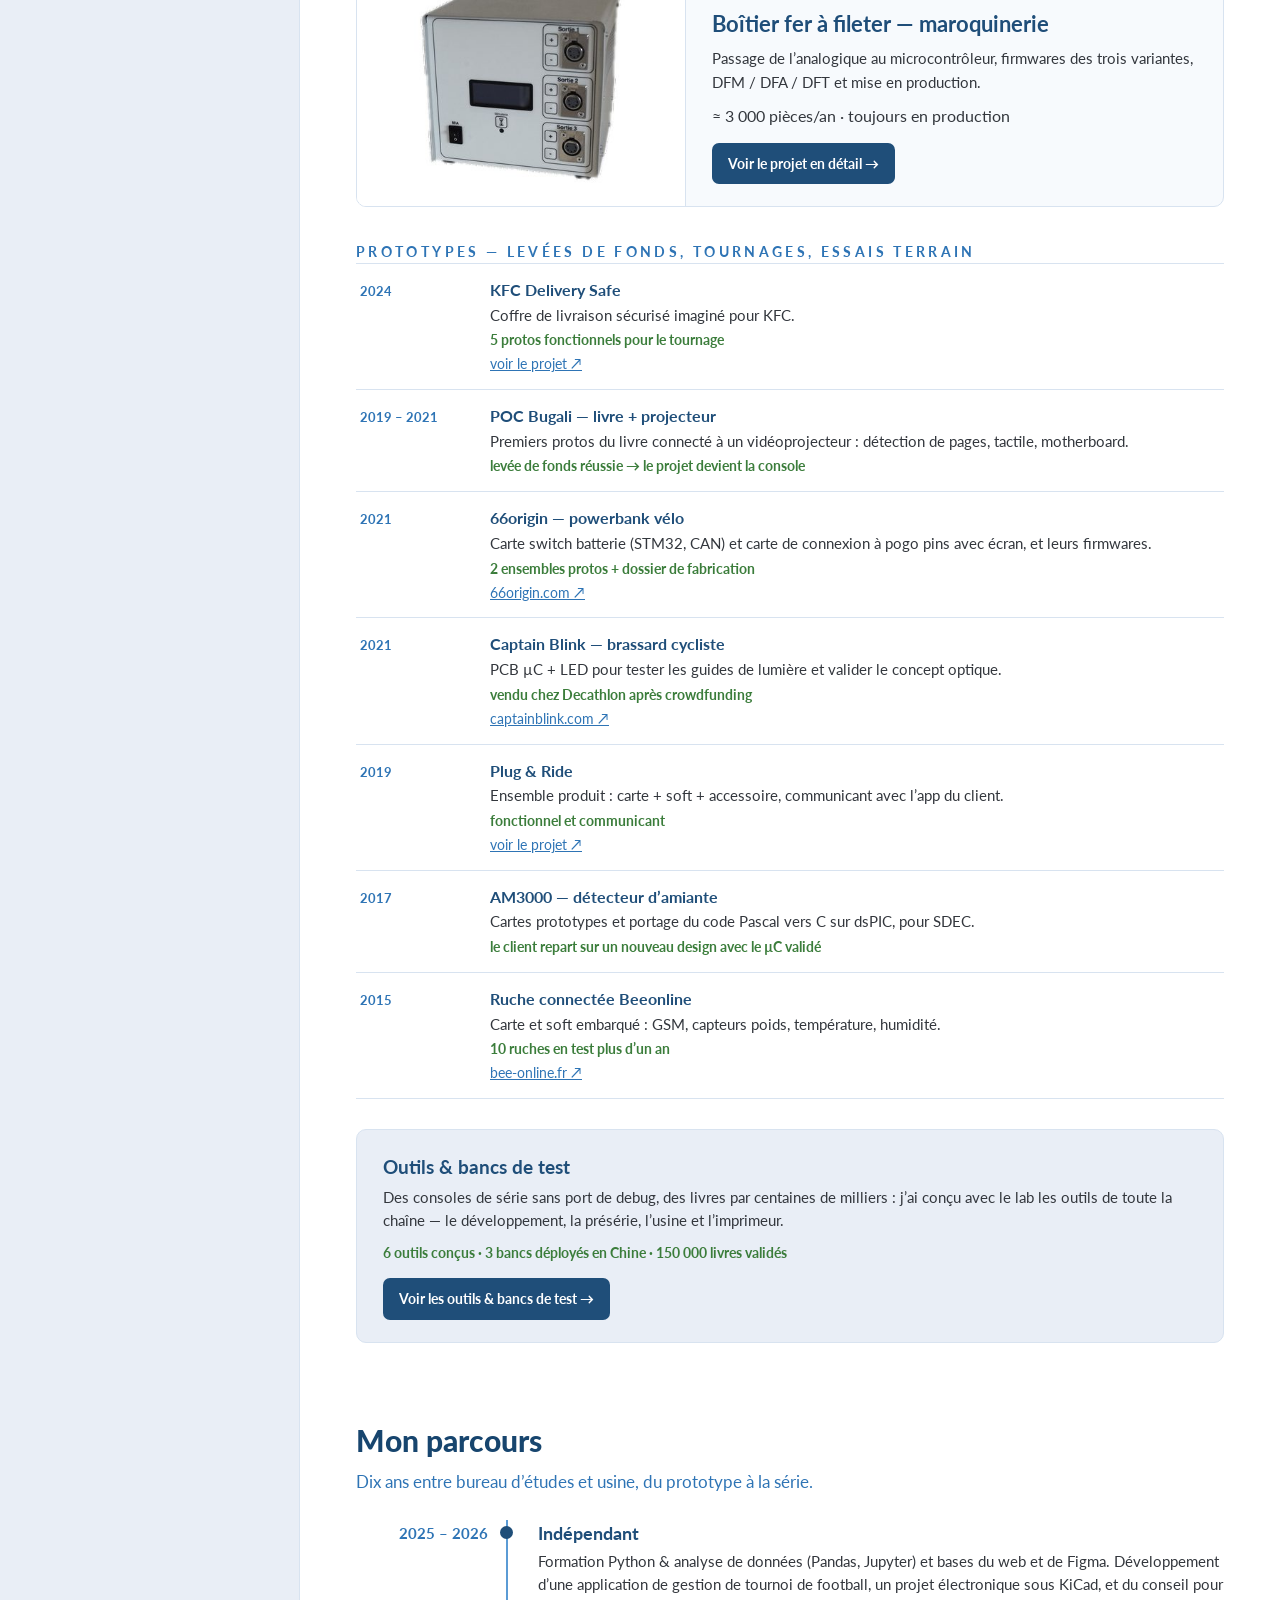
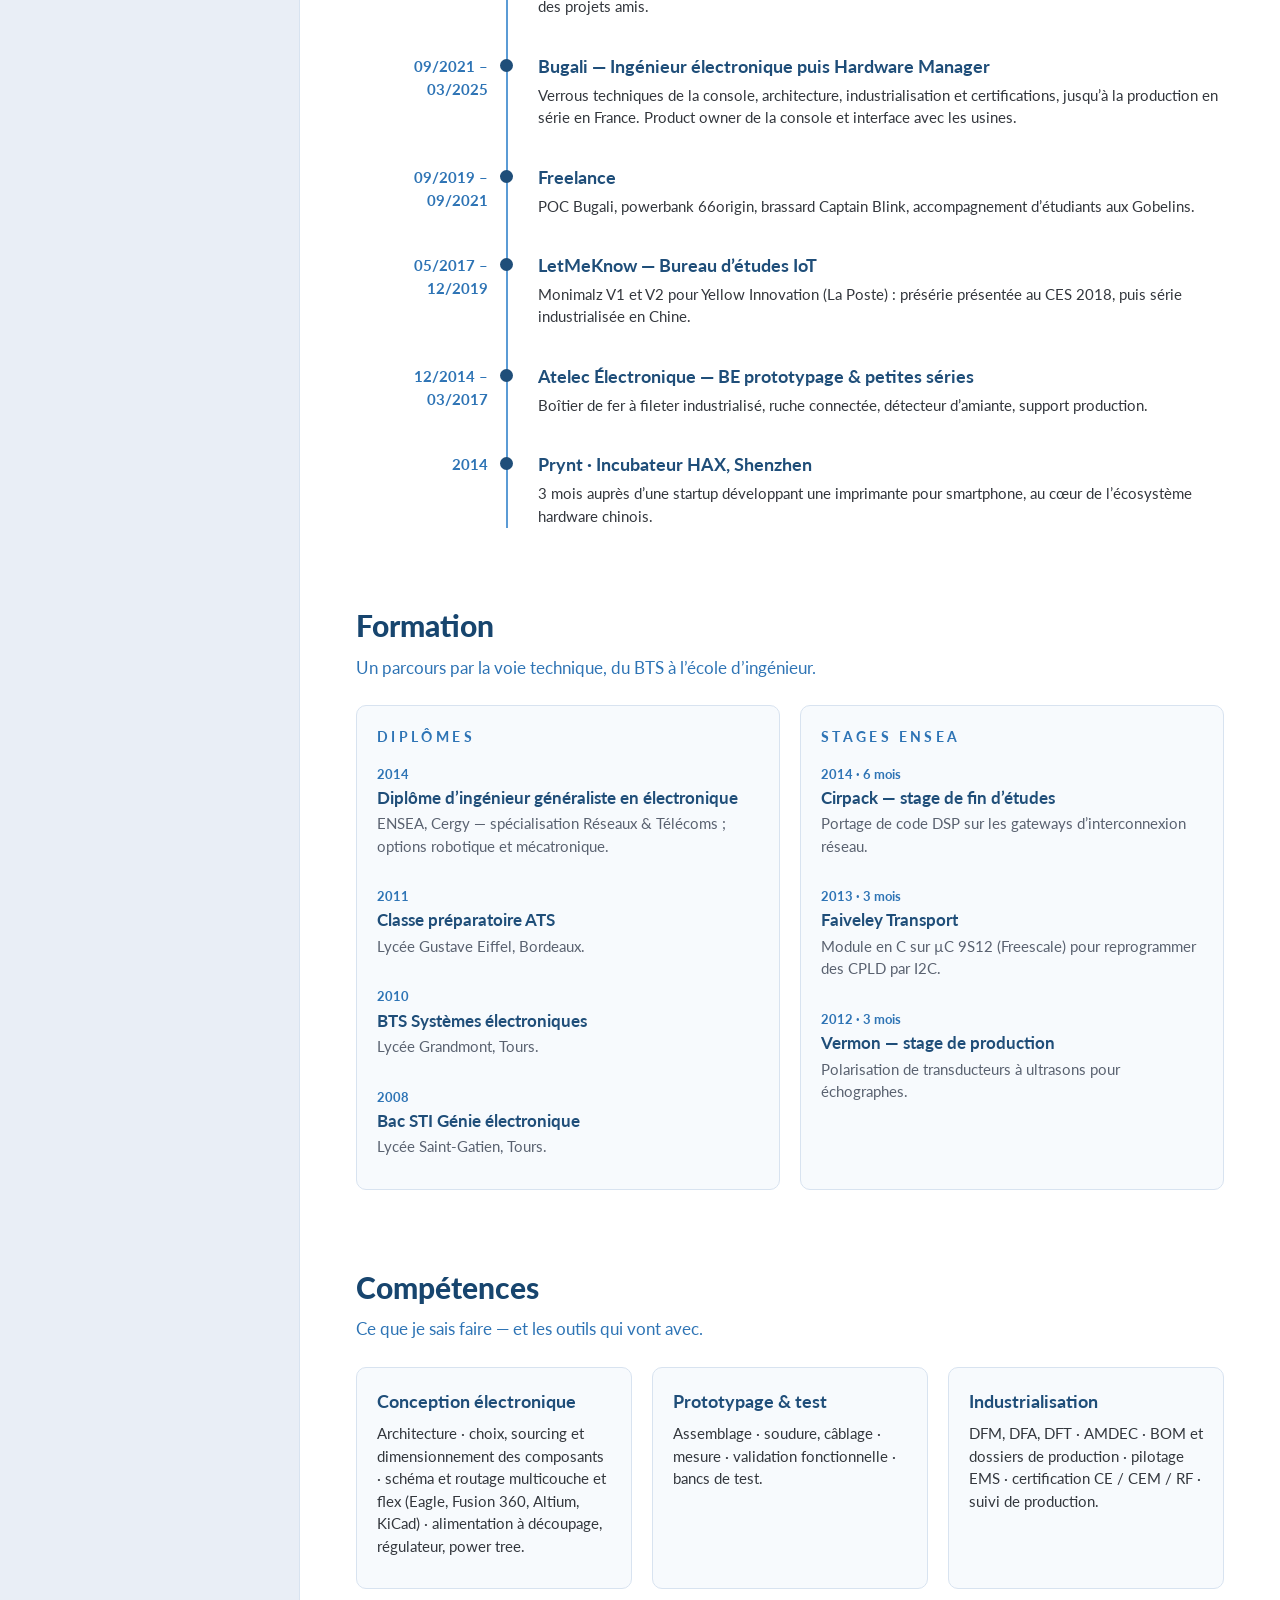
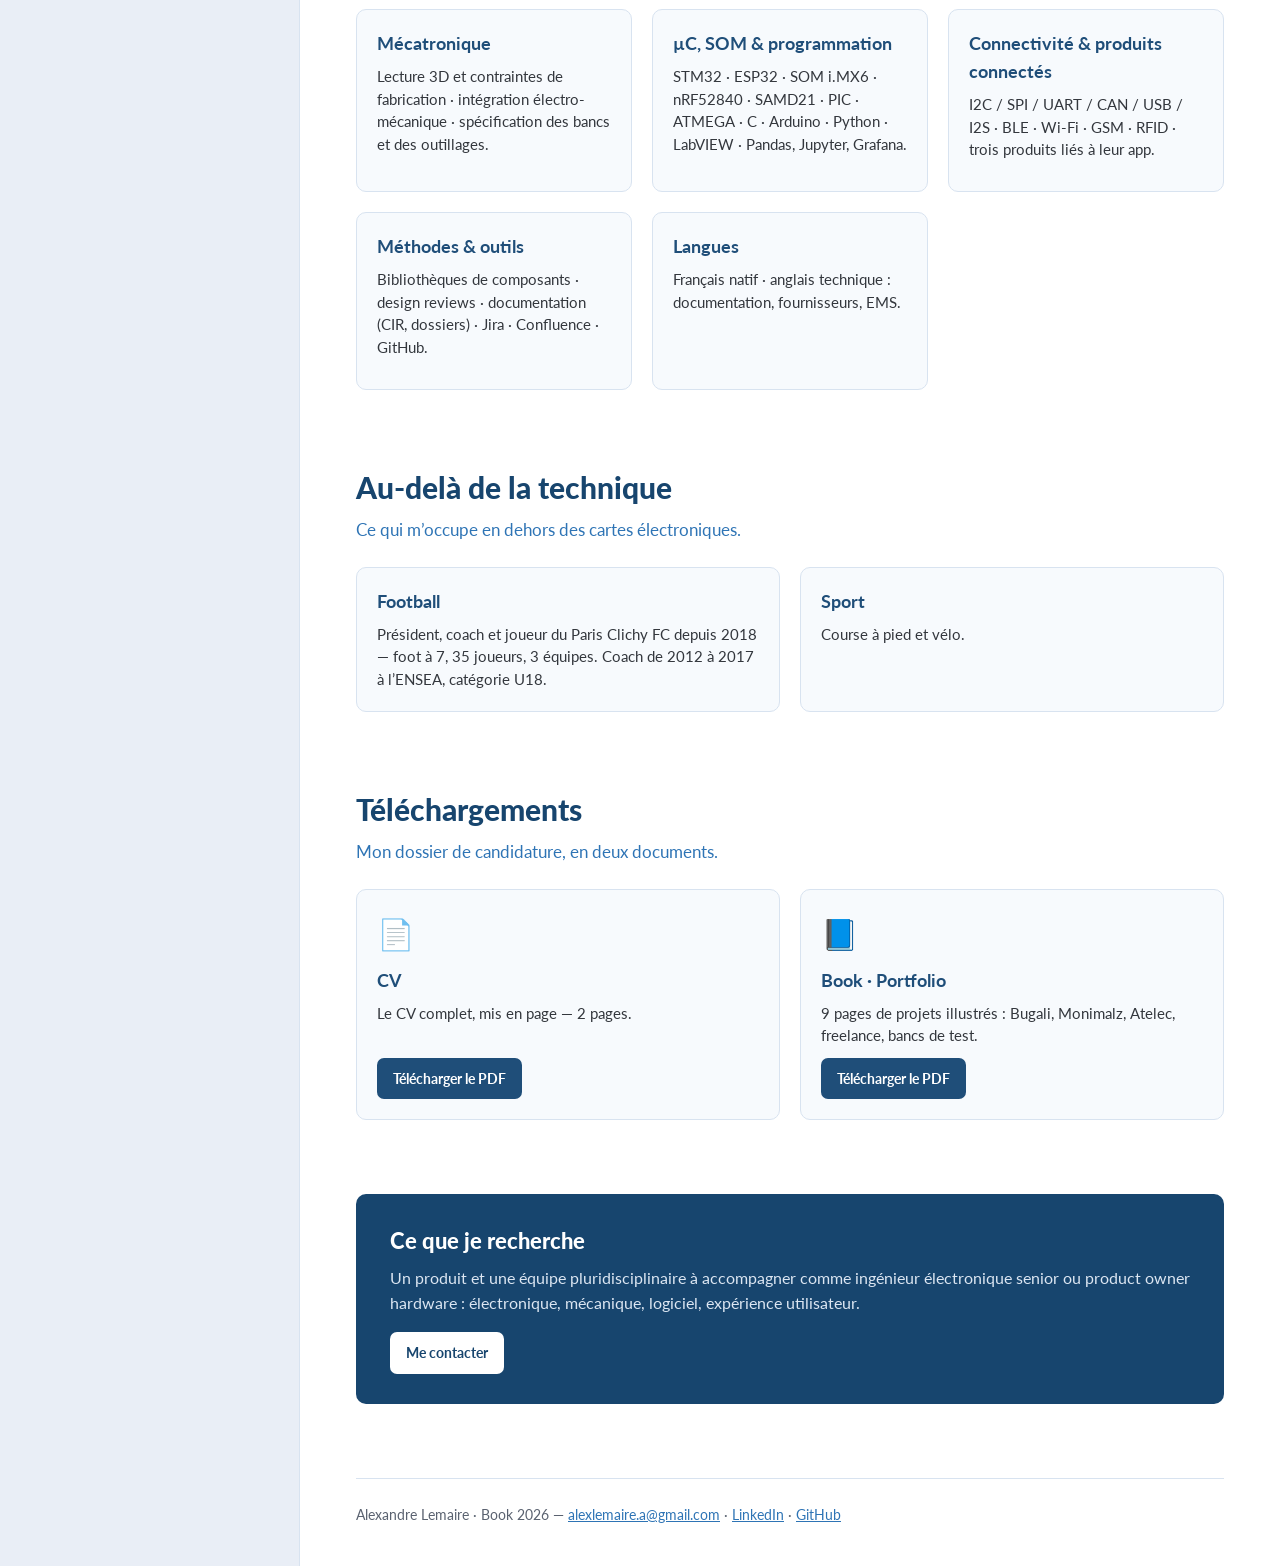
==== commit fff547b3: "style: apostrophes typographiques dans les 5 pages 94 apostrophes droites ' remplacees par des apost" ====
--- a/index.html
+++ b/index.html
@@ -4,7 +4,7 @@
 <meta charset="UTF-8">
 <meta name="viewport" content="width=device-width, initial-scale=1.0">
 <title>Alexandre Lemaire · Ingénieur Électronique Senior</title>
-<meta name="description" content="Alexandre Lemaire, ingénieur électronique senior — 10 ans d'expérience, systèmes embarqués & IoT, du prototypage à l'industrialisation. Portfolio, CV et book à télécharger.">
+<meta name="description" content="Alexandre Lemaire, ingénieur électronique senior — 10 ans d’expérience, systèmes embarqués & IoT, du prototypage à l’industrialisation. Portfolio, CV et book à télécharger.">
 <link rel="canonical" href="https://alexlmhw.github.io/">
 <link rel="icon" href="favicon.ico" sizes="any">
 <link rel="apple-touch-icon" href="assets/img/apple-touch-icon.png">
@@ -12,7 +12,7 @@
 <meta property="og:locale" content="fr_FR">
 <meta property="og:site_name" content="Alexandre Lemaire">
 <meta property="og:title" content="Alexandre Lemaire · Ingénieur Électronique Senior">
-<meta property="og:description" content="Alexandre Lemaire, ingénieur électronique senior — 10 ans d'expérience, systèmes embarqués & IoT, du prototypage à l'industrialisation. Portfolio, CV et book à télécharger.">
+<meta property="og:description" content="Alexandre Lemaire, ingénieur électronique senior — 10 ans d’expérience, systèmes embarqués & IoT, du prototypage à l’industrialisation. Portfolio, CV et book à télécharger.">
 <meta property="og:url" content="https://alexlmhw.github.io/">
 <meta property="og:image" content="https://alexlmhw.github.io/assets/img/partage.jpg">
 <meta property="og:image:width" content="1200">
@@ -31,7 +31,7 @@
 <!-- ======================= SIDEBAR ======================= -->
 <aside class="sidebar">
   <div class="sidebar-inner">
-    <img class="photo" src="assets/img/photo.jpg" alt="Portrait d'Alexandre Lemaire">
+    <img class="photo" src="assets/img/photo.jpg" alt="Portrait d’Alexandre Lemaire">
     <div class="side-nom">ALEXANDRE<br>LEMAIRE</div>
     <div>
       <div class="side-titre">Contact</div>
@@ -77,8 +77,8 @@
 <section id="haut">
   <div class="surtitre">Book · Portfolio 2026</div>
   <h1>Ingénieur Électronique Senior</h1>
-  <div class="soustitre">10 ans d'expérience · Systèmes embarqués &amp; IoT · du prototypage à l'industrialisation</div>
-  <p class="intro">Je conçois et j'industrialise des produits électroniques : j'aime autant faire naître les premiers prototypes que concevoir la ligne de production. J'aime aussi construire les outils et les bancs de test qui fiabilisent un produit — et démêler les problèmes de production et d'assemblage.</p>
+  <div class="soustitre">10 ans d’expérience · Systèmes embarqués &amp; IoT · du prototypage à l’industrialisation</div>
+  <p class="intro">Je conçois et j’industrialise des produits électroniques : j’aime autant faire naître les premiers prototypes que concevoir la ligne de production. J’aime aussi construire les outils et les bancs de test qui fiabilisent un produit — et démêler les problèmes de production et d’assemblage.</p>
   <div class="stats">
     <div class="stat"><b>3</b><span>Produits industrialisés</span></div>
     <div class="stat"><b>+10</b><span>Produits / projets prototypés</span></div>
@@ -98,11 +98,11 @@
     </div>
     <div class="carte">
       <h3>02 · Fiabiliser</h3>
-      <p>Bancs de test et outils : chaque produit sort d'usine testé sur toutes ses fonctionnalités.</p>
+      <p>Bancs de test et outils : chaque produit sort d’usine testé sur toutes ses fonctionnalités.</p>
     </div>
     <div class="carte">
       <h3>03 · Industrialiser</h3>
-      <p>EMS, DFX, certifications CE / CEM / RF : sortir le produit d'usine, en série, au bon coût.</p>
+      <p>EMS, DFX, certifications CE / CEM / RF : sortir le produit d’usine, en série, au bon coût.</p>
     </div>
   </div>
 </section>
@@ -117,7 +117,7 @@
     <div class="corps">
       <div class="badge-annee">2021 – 2025</div>
       <h3>Bugali — console jeunesse</h3>
-      <p>Architecture, PCBs, bancs de test, certifications : product owner de la console jusqu'à l'usine, puis interface avec les usines comme Hardware Manager.</p>
+      <p>Architecture, PCBs, bancs de test, certifications : product owner de la console jusqu’à l’usine, puis interface avec les usines comme Hardware Manager.</p>
       <div class="resultat">15 000 consoles · 200 000 livres · 97 % de couverture de test · SAV &lt; 2 %</div>
       <a class="btn" href="bugali.html" aria-label="Voir Bugali, la console jeunesse en détail">Voir le projet en détail →</a>
     </div>
@@ -128,7 +128,7 @@
     <div class="corps">
       <div class="badge-annee">2017 – 2019</div>
       <h3>Monimalz — tirelire connectée</h3>
-      <p>Cartes V1 et V2, monnayeur breveté, industrialisation et certifications en Chine, pour Yellow Innovation — le lab d'innovation de La Poste.</p>
+      <p>Cartes V1 et V2, monnayeur breveté, industrialisation et certifications en Chine, pour Yellow Innovation — le lab d’innovation de La Poste.</p>
       <div class="resultat">présérie de 100 unités au CES 2018 · 1 000 unités vendues Au Bon Marché</div>
       <a class="btn" href="monimalz.html" aria-label="Voir Monimalz, la tirelire connectee en détail">Voir le projet en détail →</a>
     </div>
@@ -139,7 +139,7 @@
     <div class="corps">
       <div class="badge-annee">2014 – 2017</div>
       <h3>Boîtier fer à fileter — maroquinerie</h3>
-      <p>Passage de l'analogique au microcontrôleur, firmwares des trois variantes, DFM / DFA / DFT et mise en production.</p>
+      <p>Passage de l’analogique au microcontrôleur, firmwares des trois variantes, DFM / DFA / DFT et mise en production.</p>
       <div class="resultat">≈ 3 000 pièces/an · toujours en production</div>
       <a class="btn" href="fer-a-fileter.html" aria-label="Voir le boitier fer a fileter en détail">Voir le projet en détail →</a>
     </div>
@@ -186,7 +186,7 @@
       <span class="annee">2019</span>
       <div>
         <div class="nom">Plug &amp; Ride</div>
-        <div class="quoi">Ensemble produit : carte + soft + accessoire, communicant avec l'app du client.</div>
+        <div class="quoi">Ensemble produit : carte + soft + accessoire, communicant avec l’app du client.</div>
         <div class="resultat-ligne">fonctionnel et communicant</div>
         <p class="liens"><a href="https://www.instagram.com/plug_and_ride_r1/" target="_blank" rel="noopener" aria-label="Voir le projet Plug &amp; Ride (nouvel onglet)">voir le projet ↗</a></p>
       </div>
@@ -194,7 +194,7 @@
     <div class="proto">
       <span class="annee">2017</span>
       <div>
-        <div class="nom">AM3000 — détecteur d'amiante</div>
+        <div class="nom">AM3000 — détecteur d’amiante</div>
         <div class="quoi">Cartes prototypes et portage du code Pascal vers C sur dsPIC, pour SDEC.</div>
         <div class="resultat-ligne">le client repart sur un nouveau design avec le µC validé</div>
       </div>
@@ -204,7 +204,7 @@
       <div>
         <div class="nom">Ruche connectée Beeonline</div>
         <div class="quoi">Carte et soft embarqué : GSM, capteurs poids, température, humidité.</div>
-        <div class="resultat-ligne">10 ruches en test plus d'un an</div>
+        <div class="resultat-ligne">10 ruches en test plus d’un an</div>
         <p class="liens"><a href="https://www.bee-online.fr/" target="_blank" rel="noopener">bee-online.fr ↗</a></p>
       </div>
     </div>
@@ -212,7 +212,7 @@
 
   <div class="encart">
     <h3>Outils &amp; bancs de test</h3>
-    <p>Des consoles de série sans port de debug, des livres par centaines de milliers : j'ai conçu avec le lab les outils de toute la chaîne — le développement, la présérie, l'usine et l'imprimeur.</p>
+    <p>Des consoles de série sans port de debug, des livres par centaines de milliers : j’ai conçu avec le lab les outils de toute la chaîne — le développement, la présérie, l’usine et l’imprimeur.</p>
     <div class="chiffres">6 outils conçus · 3 bancs déployés en Chine · 150 000 livres validés</div>
     <a class="btn" href="outils.html">Voir les outils &amp; bancs de test →</a>
   </div>
@@ -220,27 +220,27 @@
 
 <section id="parcours">
   <h2>Mon parcours</h2>
-  <p class="chapo">Dix ans entre bureau d'études et usine, du prototype à la série.</p>
+  <p class="chapo">Dix ans entre bureau d’études et usine, du prototype à la série.</p>
   <div class="timeline">
-    <div class="jalon"><span class="dates">2025 – 2026</span><h3>Indépendant</h3><p>Formation Python &amp; analyse de données (Pandas, Jupyter) et bases du web et de Figma. Développement d'une application de gestion de tournoi de football, un projet électronique sous KiCad, et du conseil pour des projets amis.</p></div>
-    <div class="jalon"><span class="dates">09/2021 – 03/2025</span><h3>Bugali — Ingénieur électronique puis Hardware Manager</h3><p>Verrous techniques de la console, architecture, industrialisation et certifications, jusqu'à la production en série en France. Product owner de la console et interface avec les usines.</p></div>
-    <div class="jalon"><span class="dates">09/2019 – 09/2021</span><h3>Freelance</h3><p>POC Bugali, powerbank 66origin, brassard Captain Blink, accompagnement d'étudiants aux Gobelins.</p></div>
-    <div class="jalon"><span class="dates">05/2017 – 12/2019</span><h3>LetMeKnow — Bureau d'études IoT</h3><p>Monimalz V1 et V2 pour Yellow Innovation (La Poste) : présérie présentée au CES 2018, puis série industrialisée en Chine.</p></div>
-    <div class="jalon"><span class="dates">12/2014 – 03/2017</span><h3>Atelec Électronique — BE prototypage &amp; petites séries</h3><p>Boîtier de fer à fileter industrialisé, ruche connectée, détecteur d'amiante, support production.</p></div>
-    <div class="jalon"><span class="dates">2014</span><h3>Prynt · Incubateur HAX, Shenzhen</h3><p>3 mois auprès d'une startup développant une imprimante pour smartphone, au cœur de l'écosystème hardware chinois.</p></div>
+    <div class="jalon"><span class="dates">2025 – 2026</span><h3>Indépendant</h3><p>Formation Python &amp; analyse de données (Pandas, Jupyter) et bases du web et de Figma. Développement d’une application de gestion de tournoi de football, un projet électronique sous KiCad, et du conseil pour des projets amis.</p></div>
+    <div class="jalon"><span class="dates">09/2021 – 03/2025</span><h3>Bugali — Ingénieur électronique puis Hardware Manager</h3><p>Verrous techniques de la console, architecture, industrialisation et certifications, jusqu’à la production en série en France. Product owner de la console et interface avec les usines.</p></div>
+    <div class="jalon"><span class="dates">09/2019 – 09/2021</span><h3>Freelance</h3><p>POC Bugali, powerbank 66origin, brassard Captain Blink, accompagnement d’étudiants aux Gobelins.</p></div>
+    <div class="jalon"><span class="dates">05/2017 – 12/2019</span><h3>LetMeKnow — Bureau d’études IoT</h3><p>Monimalz V1 et V2 pour Yellow Innovation (La Poste) : présérie présentée au CES 2018, puis série industrialisée en Chine.</p></div>
+    <div class="jalon"><span class="dates">12/2014 – 03/2017</span><h3>Atelec Électronique — BE prototypage &amp; petites séries</h3><p>Boîtier de fer à fileter industrialisé, ruche connectée, détecteur d’amiante, support production.</p></div>
+    <div class="jalon"><span class="dates">2014</span><h3>Prynt · Incubateur HAX, Shenzhen</h3><p>3 mois auprès d’une startup développant une imprimante pour smartphone, au cœur de l’écosystème hardware chinois.</p></div>
   </div>
 </section>
 
 <!-- Formation -->
 <section id="formation">
   <h2>Formation</h2>
-  <p class="chapo">Un parcours par la voie technique, du BTS à l'école d'ingénieur.</p>
+  <p class="chapo">Un parcours par la voie technique, du BTS à l’école d’ingénieur.</p>
   <div class="cartes c2">
     <div class="carte">
       <h3 style="font-size:14px;letter-spacing:.24em;text-transform:uppercase;color:var(--bleu-accent);margin-bottom:16px">Diplômes</h3>
       <div class="form-item">
         <span class="annee">2014</span>
-        <h3>Diplôme d'ingénieur généraliste en électronique</h3>
+        <h3>Diplôme d’ingénieur généraliste en électronique</h3>
         <p>ENSEA, Cergy — spécialisation Réseaux &amp; Télécoms ; options robotique et mécatronique.</p>
       </div>
       <div class="form-item">
@@ -263,8 +263,8 @@
       <h3 style="font-size:14px;letter-spacing:.24em;text-transform:uppercase;color:var(--bleu-accent);margin-bottom:16px">Stages ENSEA</h3>
       <div class="form-item">
         <span class="annee">2014 · 6 mois</span>
-        <h3>Cirpack — stage de fin d'études</h3>
-        <p>Portage de code DSP sur les gateways d'interconnexion réseau.</p>
+        <h3>Cirpack — stage de fin d’études</h3>
+        <p>Portage de code DSP sur les gateways d’interconnexion réseau.</p>
       </div>
       <div class="form-item">
         <span class="annee">2013 · 3 mois</span>
@@ -299,11 +299,11 @@
 <!-- Au-delà de la technique -->
 <section id="hors-technique">
   <h2>Au-delà de la technique</h2>
-  <p class="chapo">Ce qui m'occupe en dehors des cartes électroniques.</p>
+  <p class="chapo">Ce qui m’occupe en dehors des cartes électroniques.</p>
   <div class="perso">
     <div class="carte">
       <h3>Football</h3>
-      <p>Président, coach et joueur du Paris Clichy FC depuis 2018 — foot à 7, 35 joueurs, 3 équipes. Coach de 2012 à 2017 à l'ENSEA, catégorie U18.</p>
+      <p>Président, coach et joueur du Paris Clichy FC depuis 2018 — foot à 7, 35 joueurs, 3 équipes. Coach de 2012 à 2017 à l’ENSEA, catégorie U18.</p>
     </div>
     <div class="carte">
       <h3>Sport</h3>
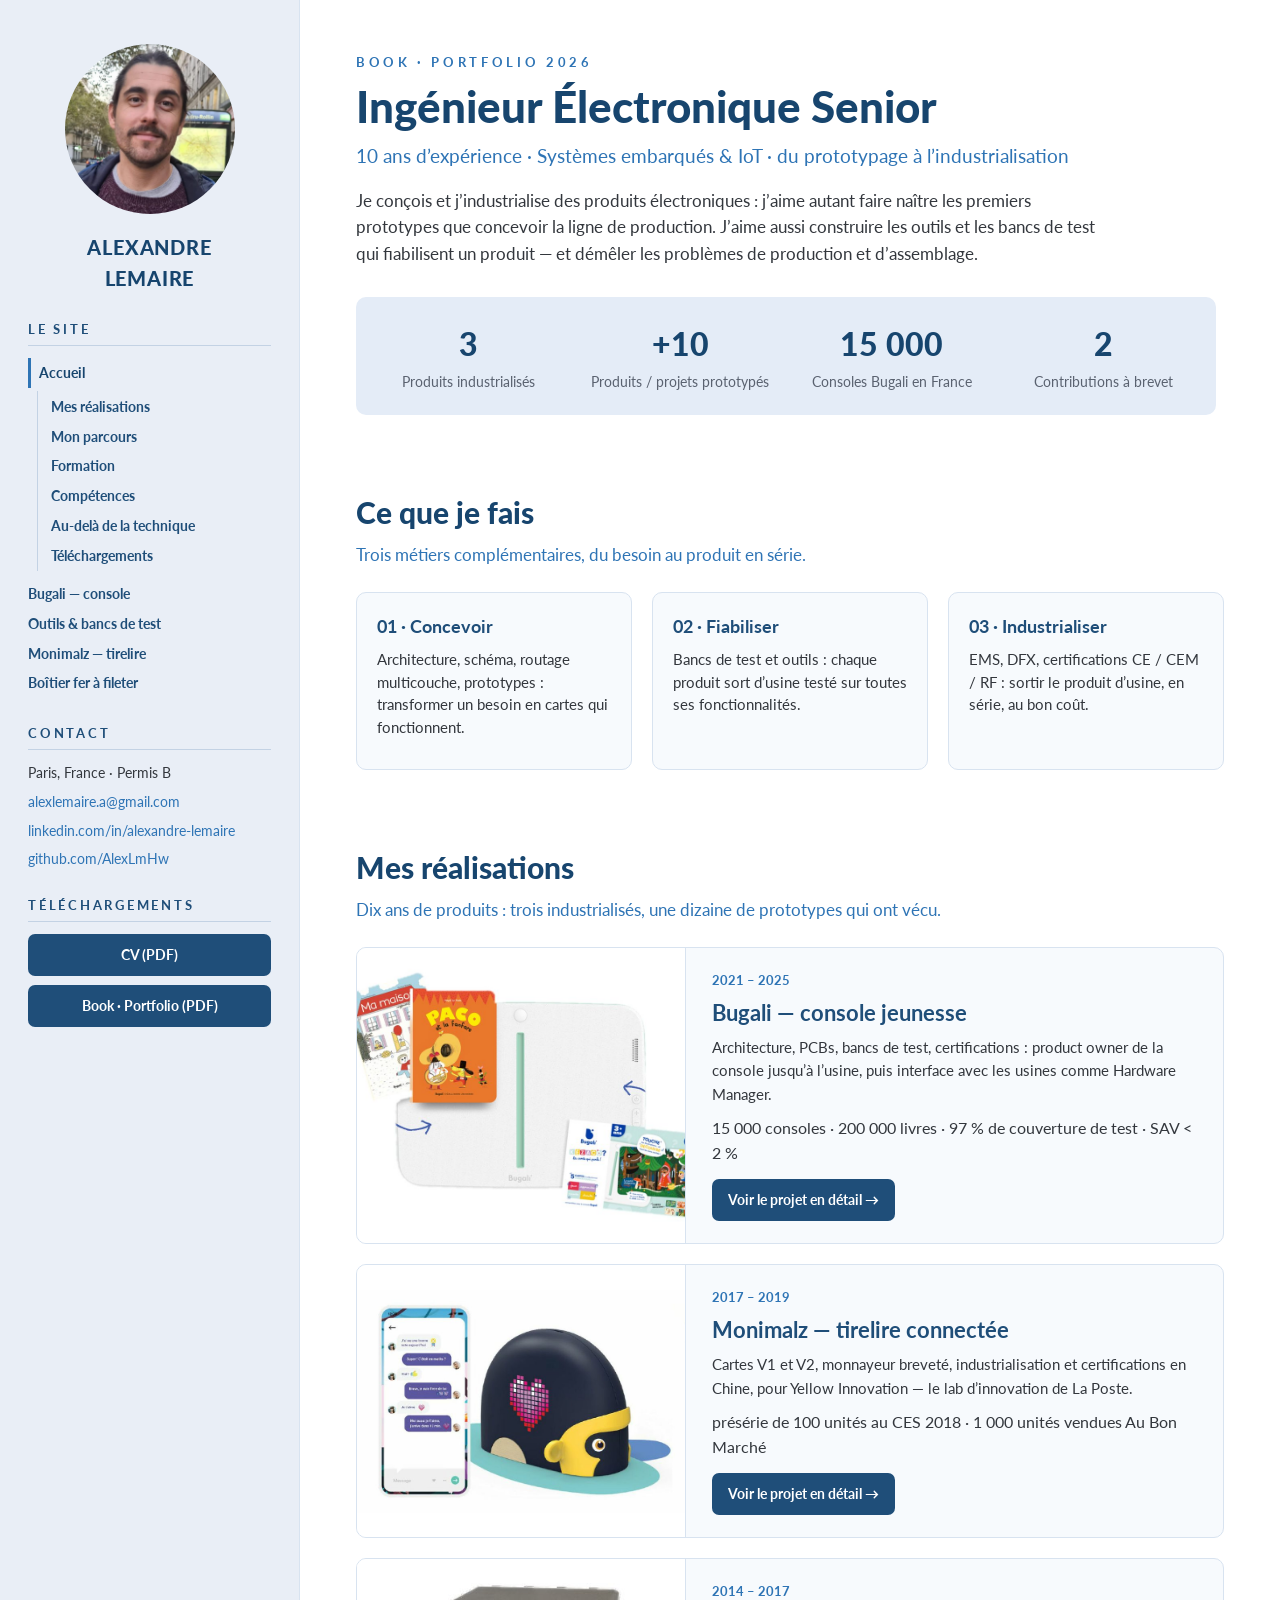
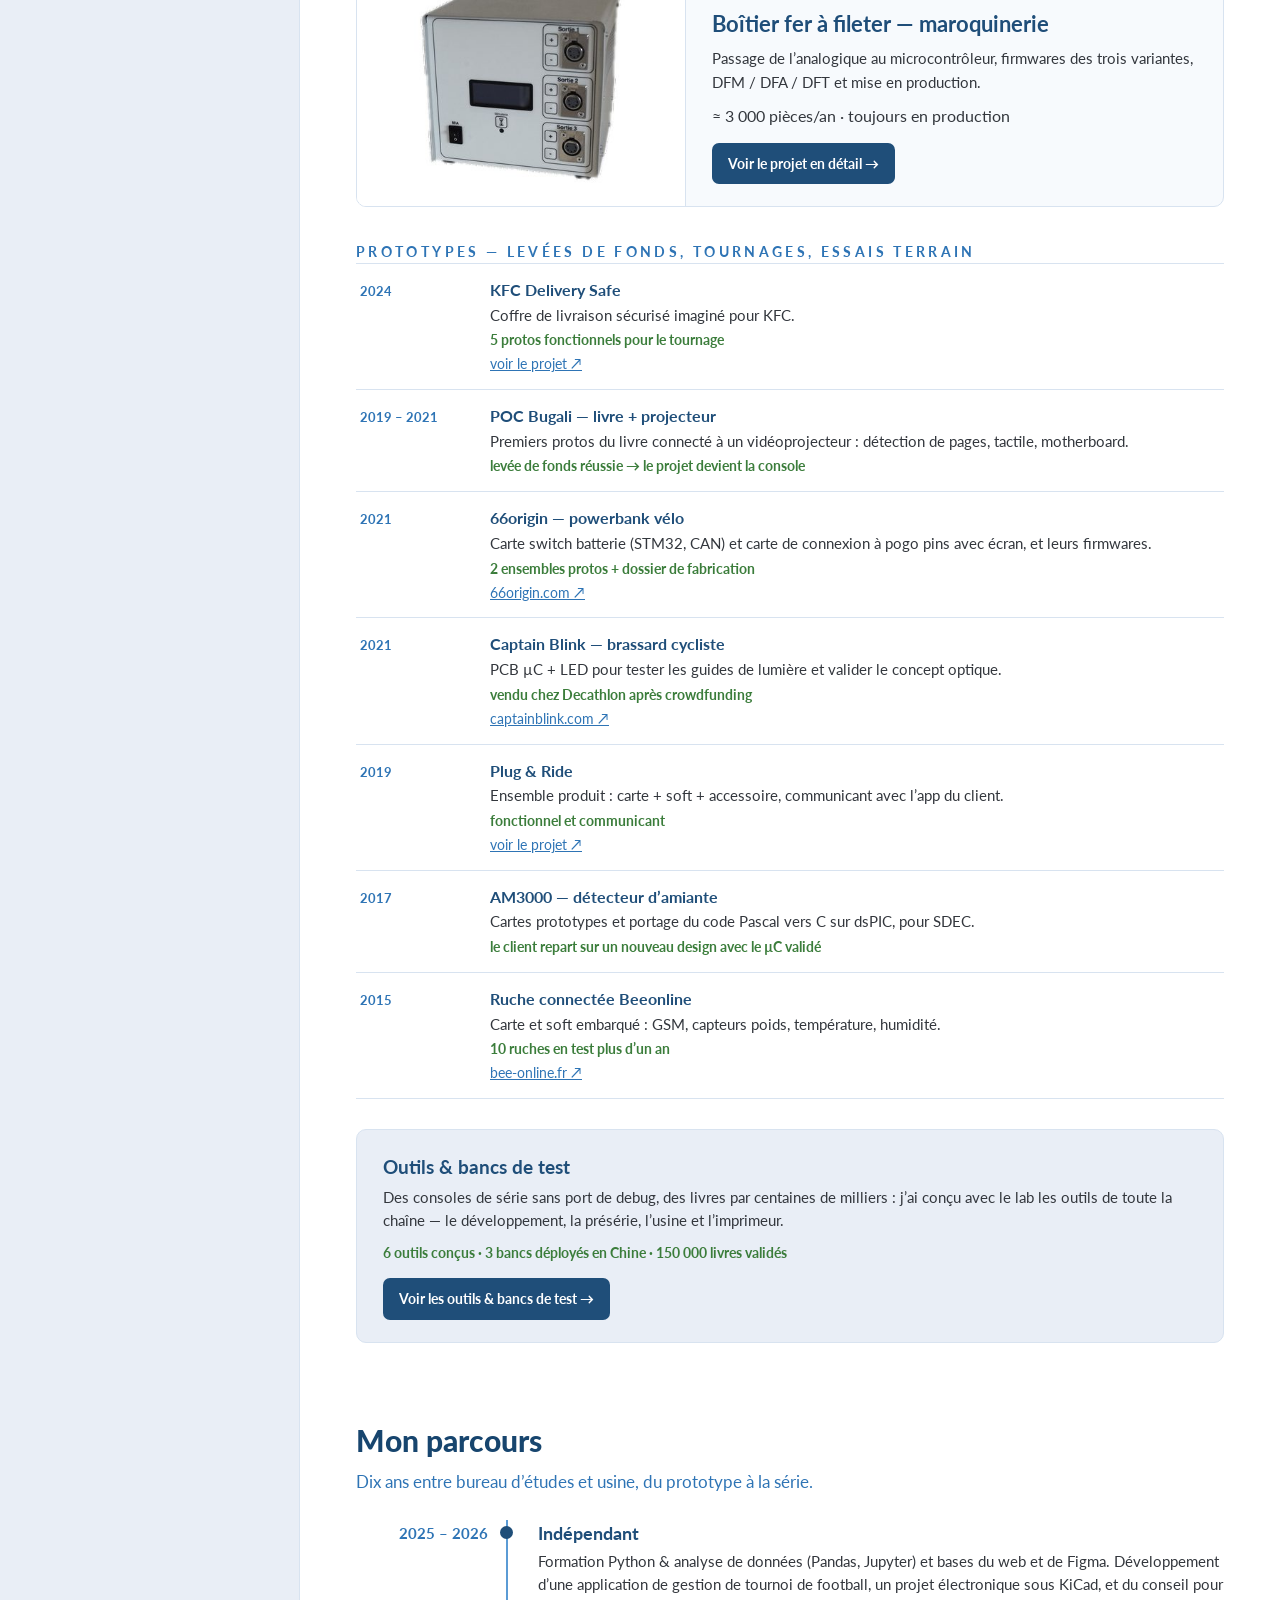
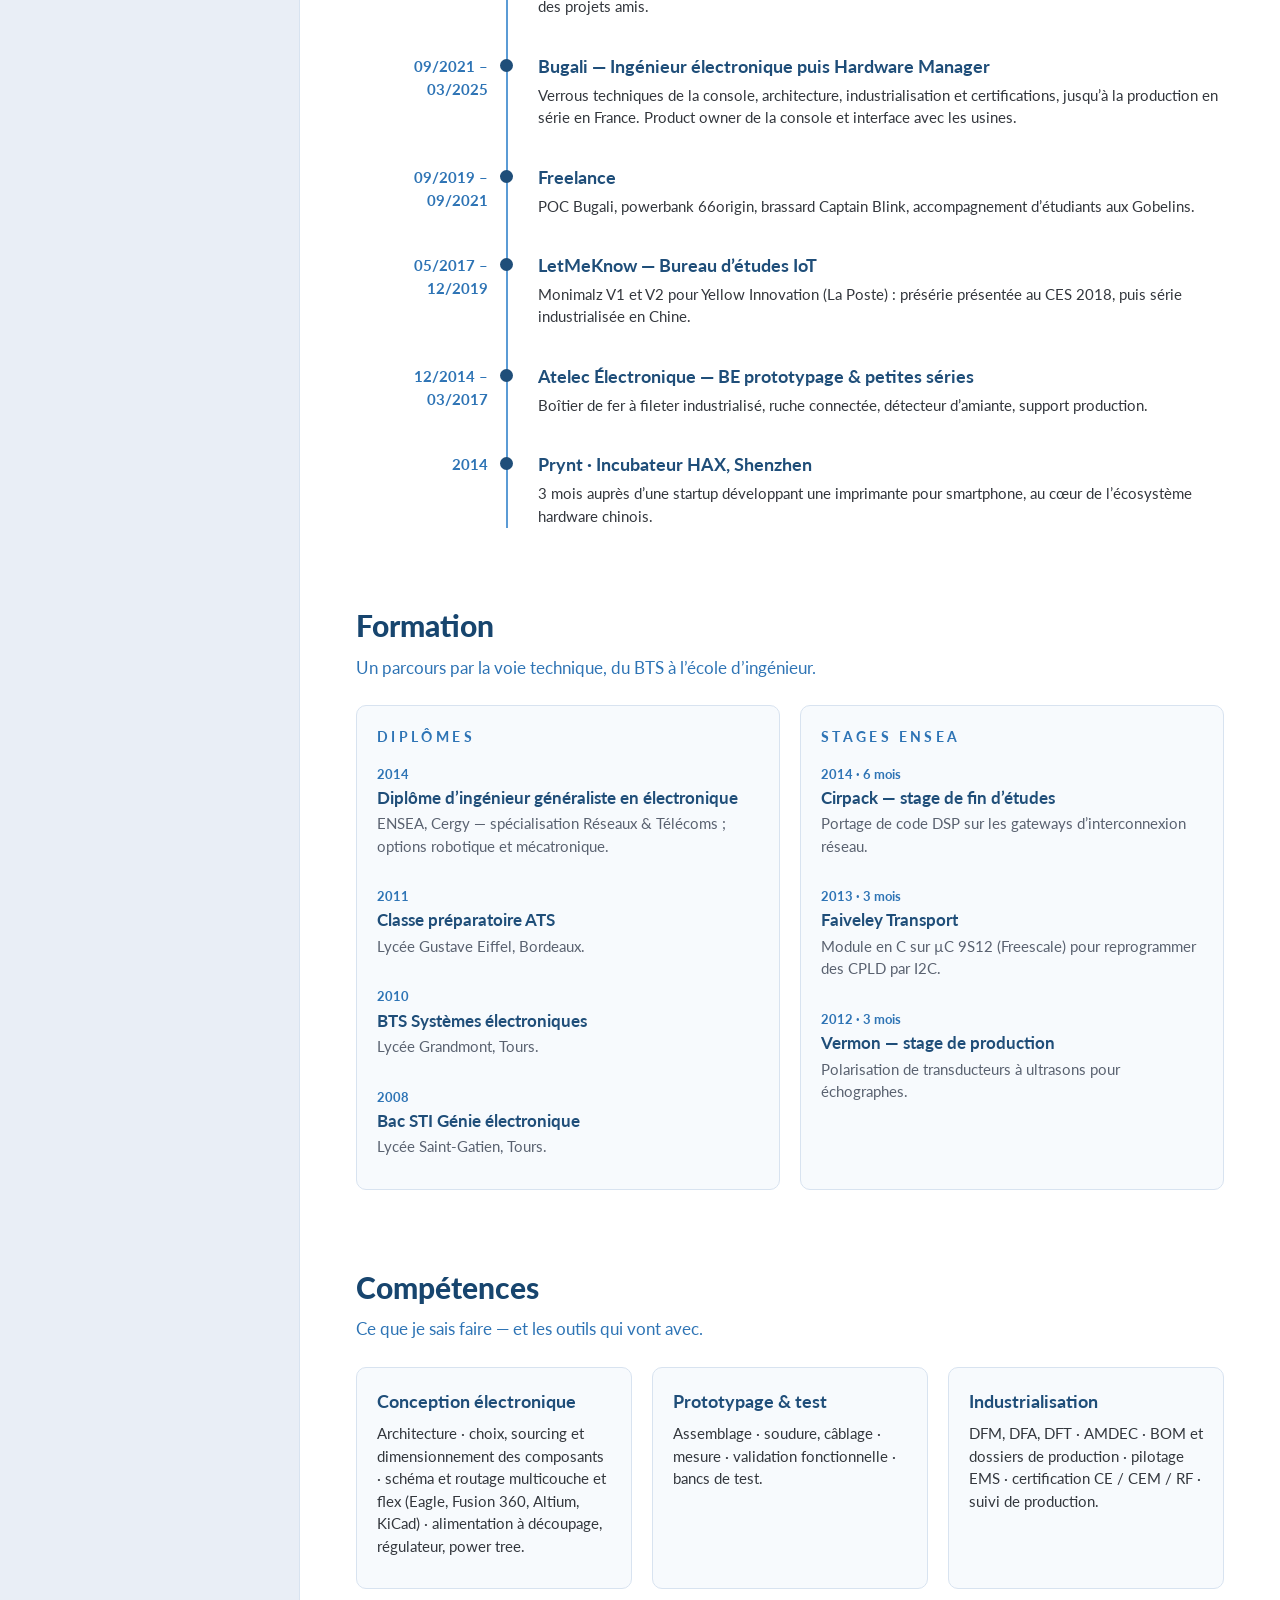
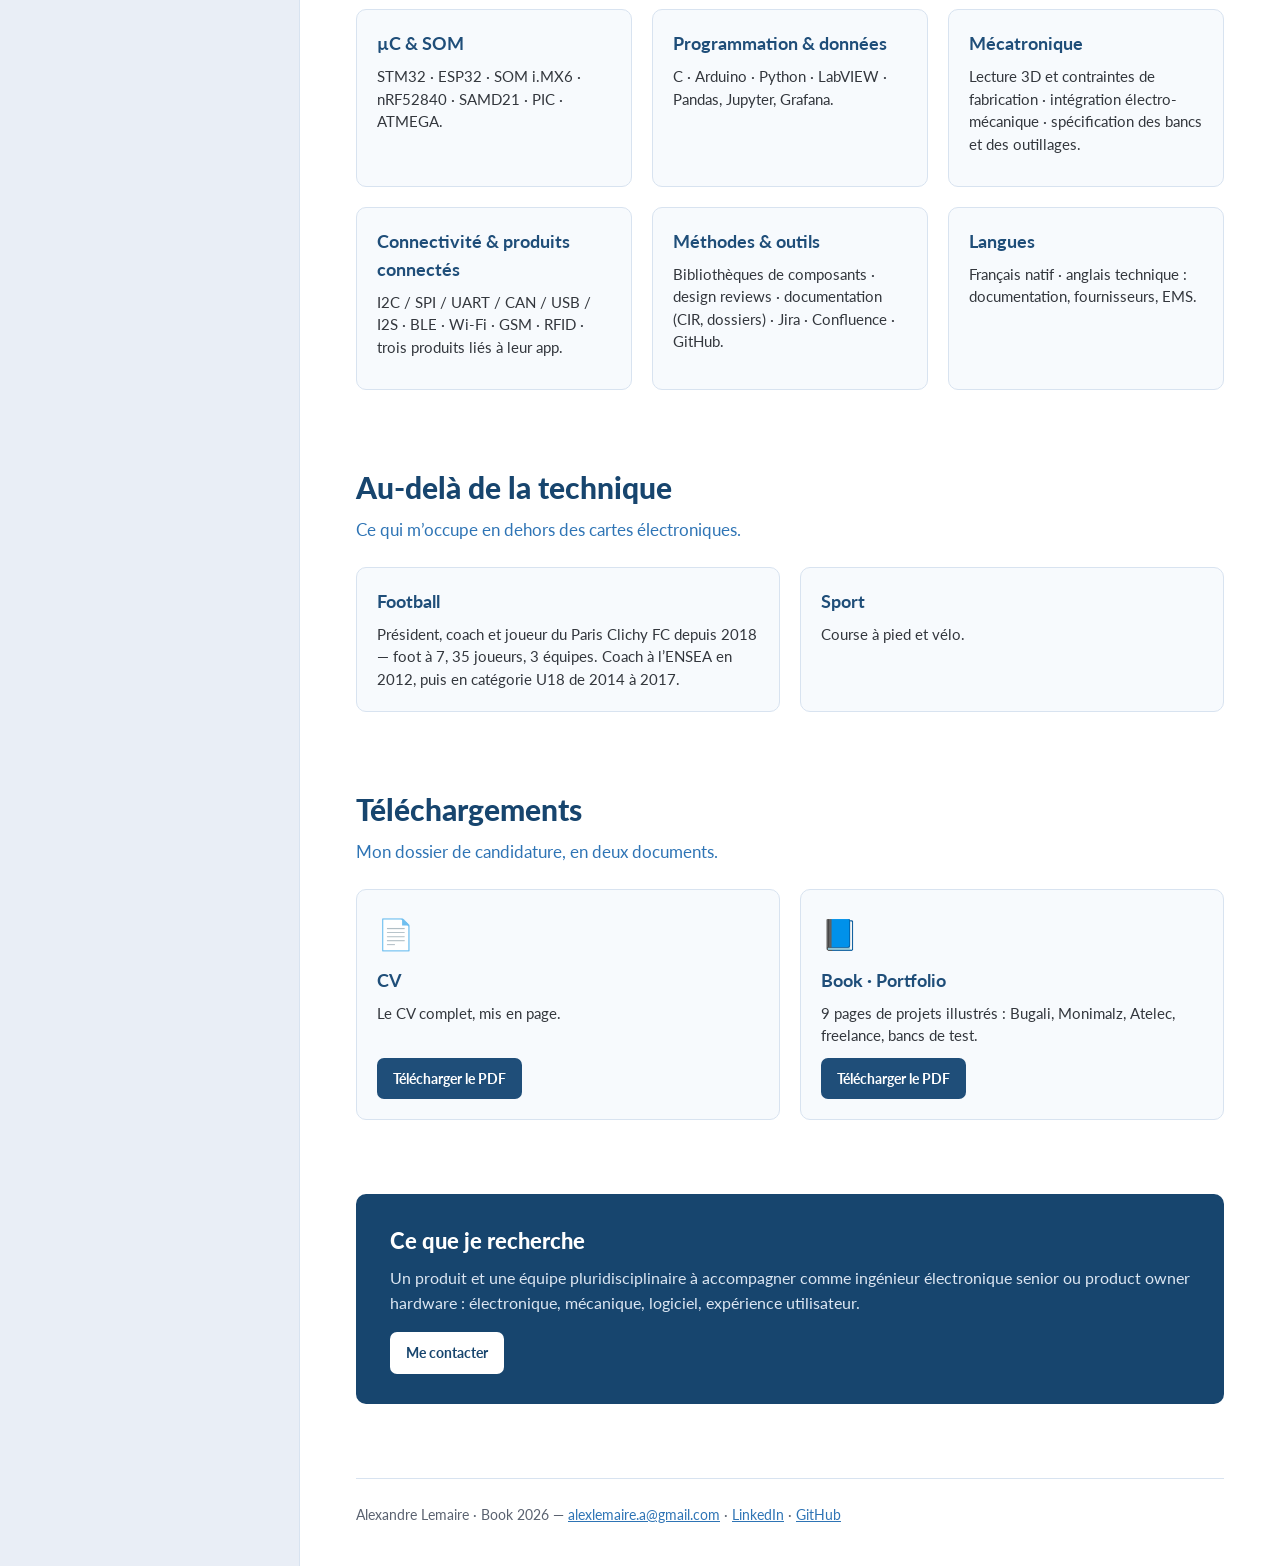
==== commit 1d6457bc: "feat: lot de corrections apres revue mobile IMAGE DE PARTAGE Remplacee par la photo du prototype Mon" ====
--- a/index.html
+++ b/index.html
@@ -17,7 +17,7 @@
 <meta property="og:image" content="https://alexlmhw.github.io/assets/img/partage.jpg">
 <meta property="og:image:width" content="1200">
 <meta property="og:image:height" content="630">
-<meta property="og:image:alt" content="La console Bugali et ses livres jeunesse">
+<meta property="og:image:alt" content="Prototype de la tirelire Monimalz, sa matrice de 360 LED en fonctionnement">
 <meta name="twitter:card" content="summary_large_image">
 <link rel="preconnect" href="https://fonts.googleapis.com">
 <link rel="preconnect" href="https://fonts.gstatic.com" crossorigin>
@@ -31,16 +31,9 @@
 <!-- ======================= SIDEBAR ======================= -->
 <aside class="sidebar">
   <div class="sidebar-inner">
-    <img class="photo" src="assets/img/photo.jpg" alt="Portrait d’Alexandre Lemaire">
+    <img class="photo" src="assets/img/photo.jpg" width="700" height="700" alt="Portrait d’Alexandre Lemaire">
     <div class="side-nom">ALEXANDRE<br>LEMAIRE</div>
     <div>
-      <div class="side-titre">Contact</div>
-      <ul>
-        <li>Paris, France · Permis B</li>
-        <li><a href="mailto:alexlemaire.a@gmail.com">alexlemaire.a@gmail.com</a></li>
-        <li><a href="https://www.linkedin.com/in/alexandre-lemaire/" target="_blank" rel="noopener">linkedin.com/in/alexandre-lemaire</a></li>
-        <li><a href="https://github.com/AlexLmHw" target="_blank" rel="noopener">github.com/AlexLmHw</a></li>
-      </ul>
       <div class="side-titre">Le site</div>
       <!-- MENU:DEBUT -->
       <nav class="side-menu">
@@ -61,6 +54,13 @@
         <a href="fer-a-fileter.html">Boîtier fer à fileter</a>
       </nav>
       <!-- MENU:FIN -->
+      <div class="side-titre">Contact</div>
+      <ul>
+        <li>Paris, France · Permis B</li>
+        <li><a href="mailto:alexlemaire.a@gmail.com">alexlemaire.a@gmail.com</a></li>
+        <li><a href="https://www.linkedin.com/in/alexandre-lemaire/" target="_blank" rel="noopener">linkedin.com/in/alexandre-lemaire</a></li>
+        <li><a href="https://github.com/AlexLmHw" target="_blank" rel="noopener">github.com/AlexLmHw</a></li>
+      </ul>
       <div class="side-titre">Téléchargements</div>
       <div class="side-dl">
         <a class="btn" href="assets/cv.pdf" download>CV (PDF)</a>
@@ -113,35 +113,35 @@
   <p class="chapo">Dix ans de produits : trois industrialisés, une dizaine de prototypes qui ont vécu.</p>
 
   <div class="bandeau-projet">
-    <div class="visuel"><img src="assets/img/bugali.jpg" alt="Console Bugali avec ses livres"></div>
+    <div class="visuel"><img src="assets/img/bugali.jpg" width="900" height="674" alt="Console Bugali avec ses livres"></div>
     <div class="corps">
       <div class="badge-annee">2021 – 2025</div>
       <h3>Bugali — console jeunesse</h3>
       <p>Architecture, PCBs, bancs de test, certifications : product owner de la console jusqu’à l’usine, puis interface avec les usines comme Hardware Manager.</p>
       <div class="resultat">15 000 consoles · 200 000 livres · 97 % de couverture de test · SAV &lt; 2 %</div>
-      <a class="btn" href="bugali.html" aria-label="Voir Bugali, la console jeunesse en détail">Voir le projet en détail →</a>
+      <a class="btn" href="bugali.html" aria-label="Voir Bugali, la console jeunesse, en détail">Voir le projet en détail →</a>
     </div>
   </div>
 
   <div class="bandeau-projet">
-    <div class="visuel"><img src="assets/img/monimalz.jpg" alt="Monimalz — tirelire connectée"></div>
+    <div class="visuel"><img src="assets/img/monimalz.jpg" width="900" height="675" alt="Monimalz — tirelire connectée"></div>
     <div class="corps">
       <div class="badge-annee">2017 – 2019</div>
       <h3>Monimalz — tirelire connectée</h3>
       <p>Cartes V1 et V2, monnayeur breveté, industrialisation et certifications en Chine, pour Yellow Innovation — le lab d’innovation de La Poste.</p>
       <div class="resultat">présérie de 100 unités au CES 2018 · 1 000 unités vendues Au Bon Marché</div>
-      <a class="btn" href="monimalz.html" aria-label="Voir Monimalz, la tirelire connectee en détail">Voir le projet en détail →</a>
+      <a class="btn" href="monimalz.html" aria-label="Voir Monimalz, la tirelire connectée, en détail">Voir le projet en détail →</a>
     </div>
   </div>
 
   <div class="bandeau-projet">
-    <div class="visuel"><img src="assets/img/fileter.jpg" alt="Boîtier de fer à fileter" style="object-fit:contain;background:#fff"></div>
+    <div class="visuel"><img src="assets/img/fileter.jpg" width="460" height="345" alt="Boîtier de fer à fileter" style="object-fit:contain;background:#fff"></div>
     <div class="corps">
       <div class="badge-annee">2014 – 2017</div>
       <h3>Boîtier fer à fileter — maroquinerie</h3>
       <p>Passage de l’analogique au microcontrôleur, firmwares des trois variantes, DFM / DFA / DFT et mise en production.</p>
       <div class="resultat">≈ 3 000 pièces/an · toujours en production</div>
-      <a class="btn" href="fer-a-fileter.html" aria-label="Voir le boitier fer a fileter en détail">Voir le projet en détail →</a>
+      <a class="btn" href="fer-a-fileter.html" aria-label="Voir le boîtier fer à fileter en détail">Voir le projet en détail →</a>
     </div>
   </div>
 
@@ -288,8 +288,9 @@
     <div class="carte"><h3>Conception électronique</h3><p>Architecture · choix, sourcing et dimensionnement des composants · schéma et routage multicouche et flex (Eagle, Fusion 360, Altium, KiCad) · alimentation à découpage, régulateur, power tree.</p></div>
     <div class="carte"><h3>Prototypage &amp; test</h3><p>Assemblage · soudure, câblage · mesure · validation fonctionnelle · bancs de test.</p></div>
     <div class="carte"><h3>Industrialisation</h3><p>DFM, DFA, DFT · AMDEC · BOM et dossiers de production · pilotage EMS · certification CE / CEM / RF · suivi de production.</p></div>
+    <div class="carte"><h3>µC &amp; SOM</h3><p>STM32 · ESP32 · SOM i.MX6 · nRF52840 · SAMD21 · PIC · ATMEGA.</p></div>
+    <div class="carte"><h3>Programmation &amp; données</h3><p>C · Arduino · Python · LabVIEW · Pandas, Jupyter, Grafana.</p></div>
     <div class="carte"><h3>Mécatronique</h3><p>Lecture 3D et contraintes de fabrication · intégration électro-mécanique · spécification des bancs et des outillages.</p></div>
-    <div class="carte"><h3>µC, SOM &amp; programmation</h3><p>STM32 · ESP32 · SOM i.MX6 · nRF52840 · SAMD21 · PIC · ATMEGA · C · Arduino · Python · LabVIEW · Pandas, Jupyter, Grafana.</p></div>
     <div class="carte"><h3>Connectivité &amp; produits connectés</h3><p>I2C / SPI / UART / CAN / USB / I2S · BLE · Wi-Fi · GSM · RFID · trois produits liés à leur app.</p></div>
     <div class="carte"><h3>Méthodes &amp; outils</h3><p>Bibliothèques de composants · design reviews · documentation (CIR, dossiers) · Jira · Confluence · GitHub.</p></div>
     <div class="carte"><h3>Langues</h3><p>Français natif · anglais technique : documentation, fournisseurs, EMS.</p></div>
@@ -303,7 +304,7 @@
   <div class="perso">
     <div class="carte">
       <h3>Football</h3>
-      <p>Président, coach et joueur du Paris Clichy FC depuis 2018 — foot à 7, 35 joueurs, 3 équipes. Coach de 2012 à 2017 à l’ENSEA, catégorie U18.</p>
+      <p>Président, coach et joueur du Paris Clichy FC depuis 2018 — foot à 7, 35 joueurs, 3 équipes. Coach à l’ENSEA en 2012, puis en catégorie U18 de 2014 à 2017.</p>
     </div>
     <div class="carte">
       <h3>Sport</h3>
@@ -320,7 +321,7 @@
     <div class="carte dl-carte">
       <div class="icone">📄</div>
       <h3>CV</h3>
-      <p>Le CV complet, mis en page — 2 pages.</p>
+      <p>Le CV complet, mis en page.</p>
       <div class="btns"><a class="btn" href="assets/cv.pdf" download>Télécharger le PDF</a></div>
     </div>
     <div class="carte dl-carte">
--- a/assets/style.css
+++ b/assets/style.css
@@ -15,7 +15,11 @@
 html{scroll-behavior:smooth}
 body{font-family:'Lato',system-ui,-apple-system,'Segoe UI',Arial,sans-serif;color:var(--texte);background:var(--fond);line-height:1.55;font-size:16px}
 a{color:var(--bleu-accent)}
-img{max-width:100%;display:block}
+/* height:auto neutralise l'attribut height du HTML quand le CSS contraint la
+   largeur. Les attributs width/height du HTML restent utiles : ils donnent au
+   navigateur le ratio de l'image avant son chargement, ce qui evite que la page
+   sursaute. Les regles plus specifiques ci-dessous conservent la main. */
+img{max-width:100%;display:block;height:auto}
 
 /* ---------- Lien d'evitement (visible au clavier seulement) ---------- */
 .saut{position:absolute;left:-9999px;top:0;z-index:100;background:var(--bleu-fonce);color:#fff;font-weight:700;font-size:14px;padding:12px 18px;border-radius:0 0 7px 0;text-decoration:none}
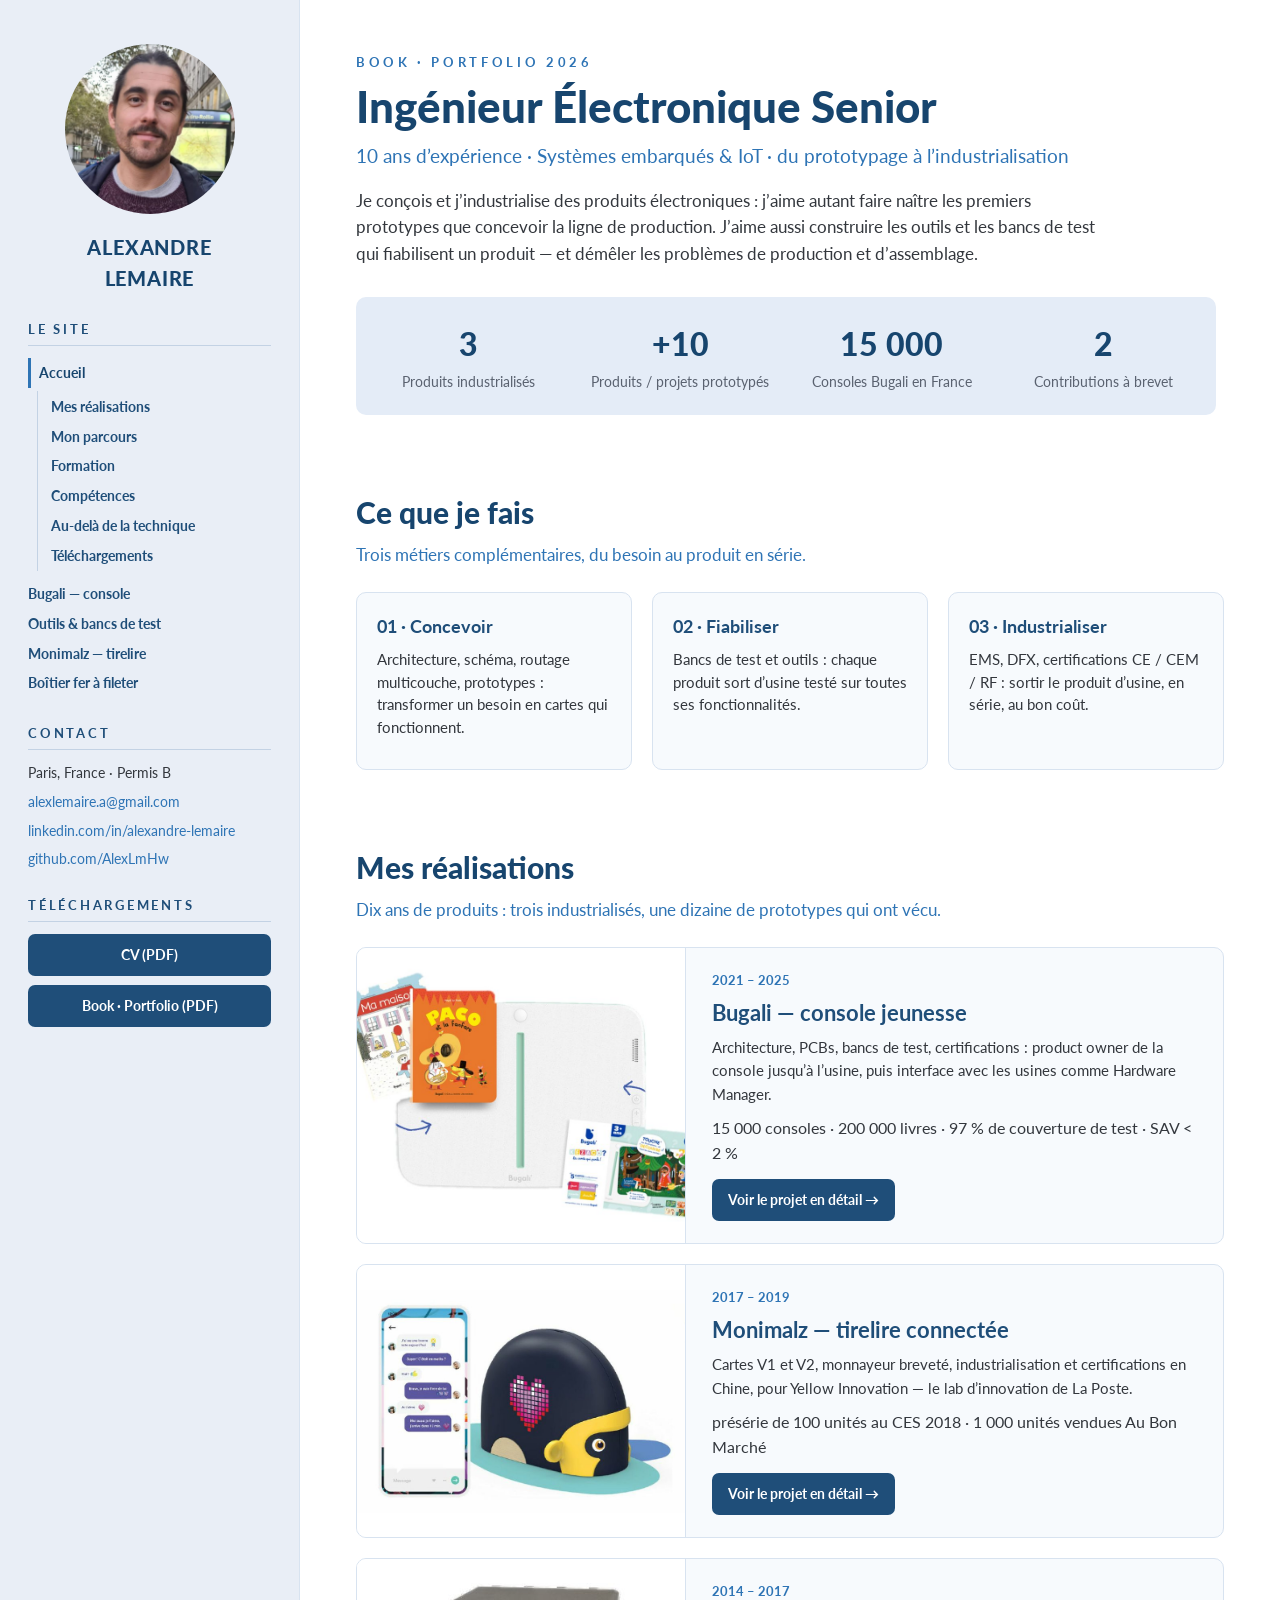
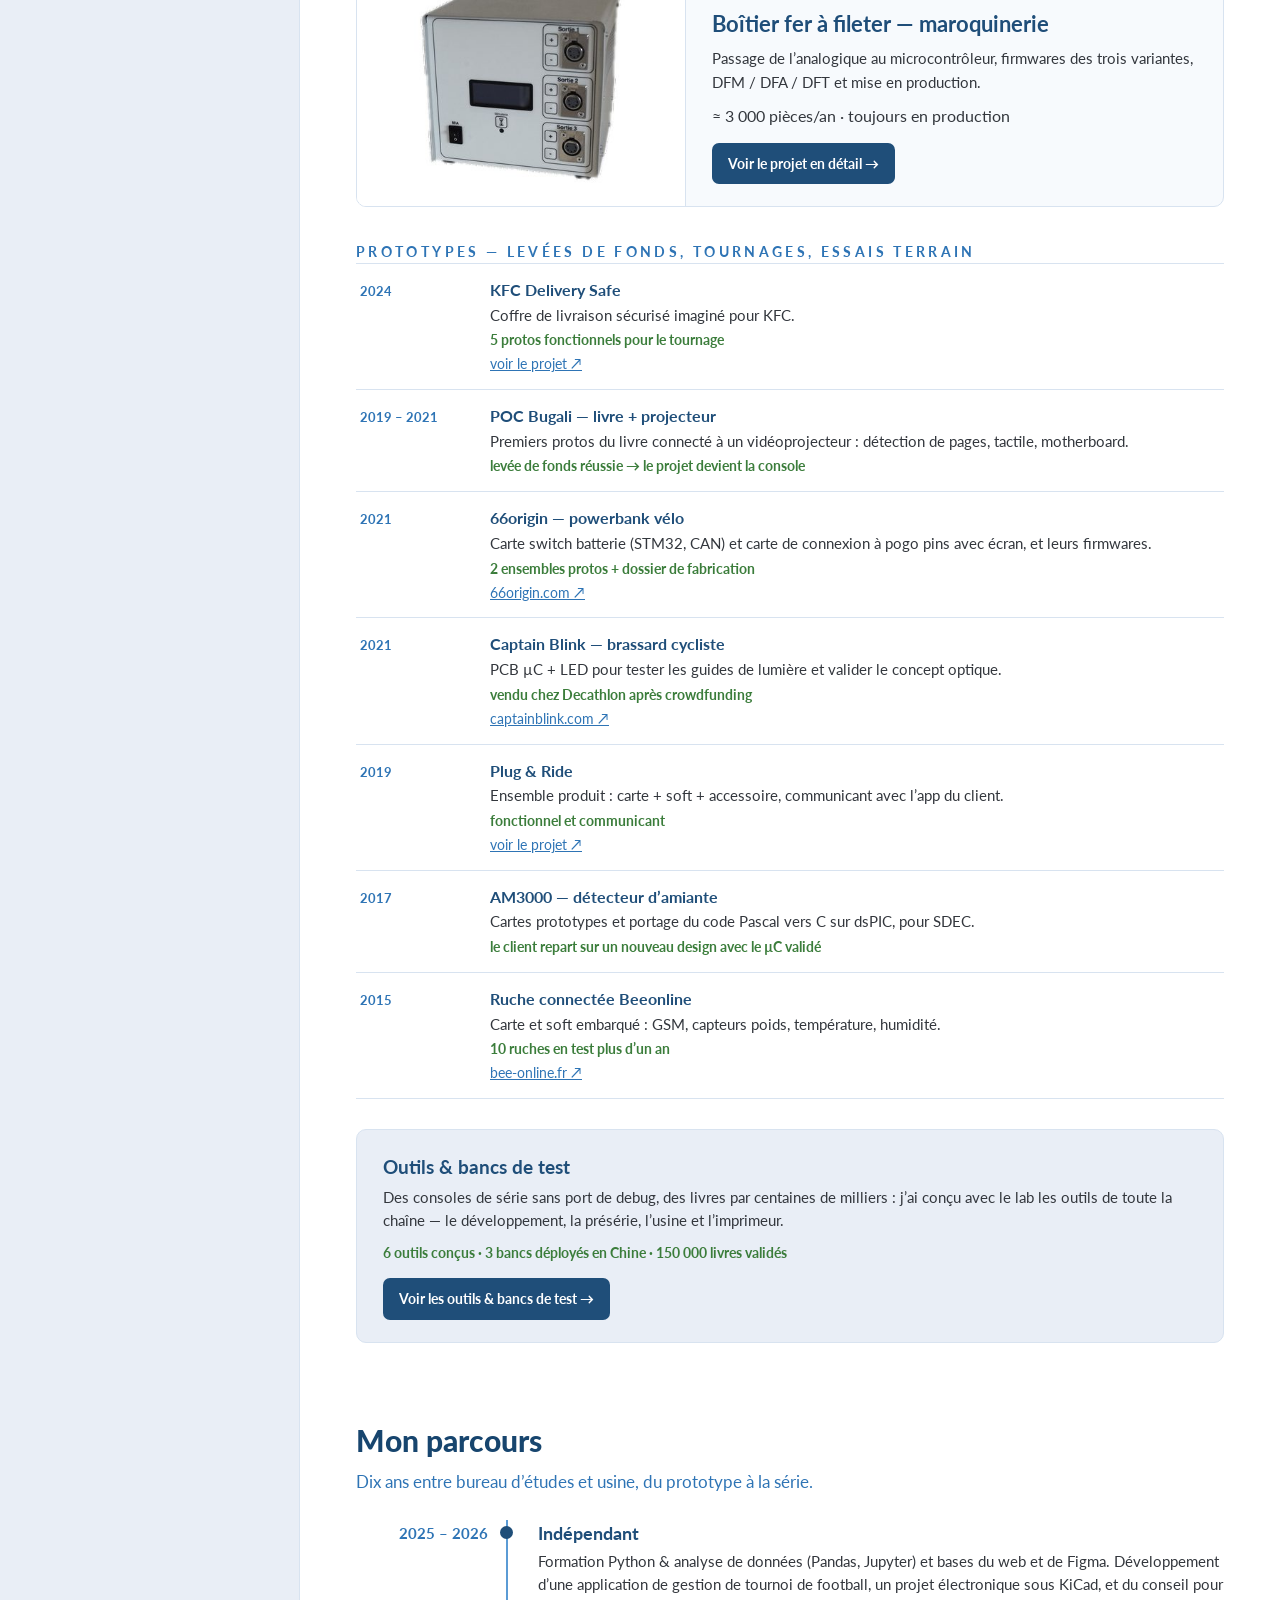
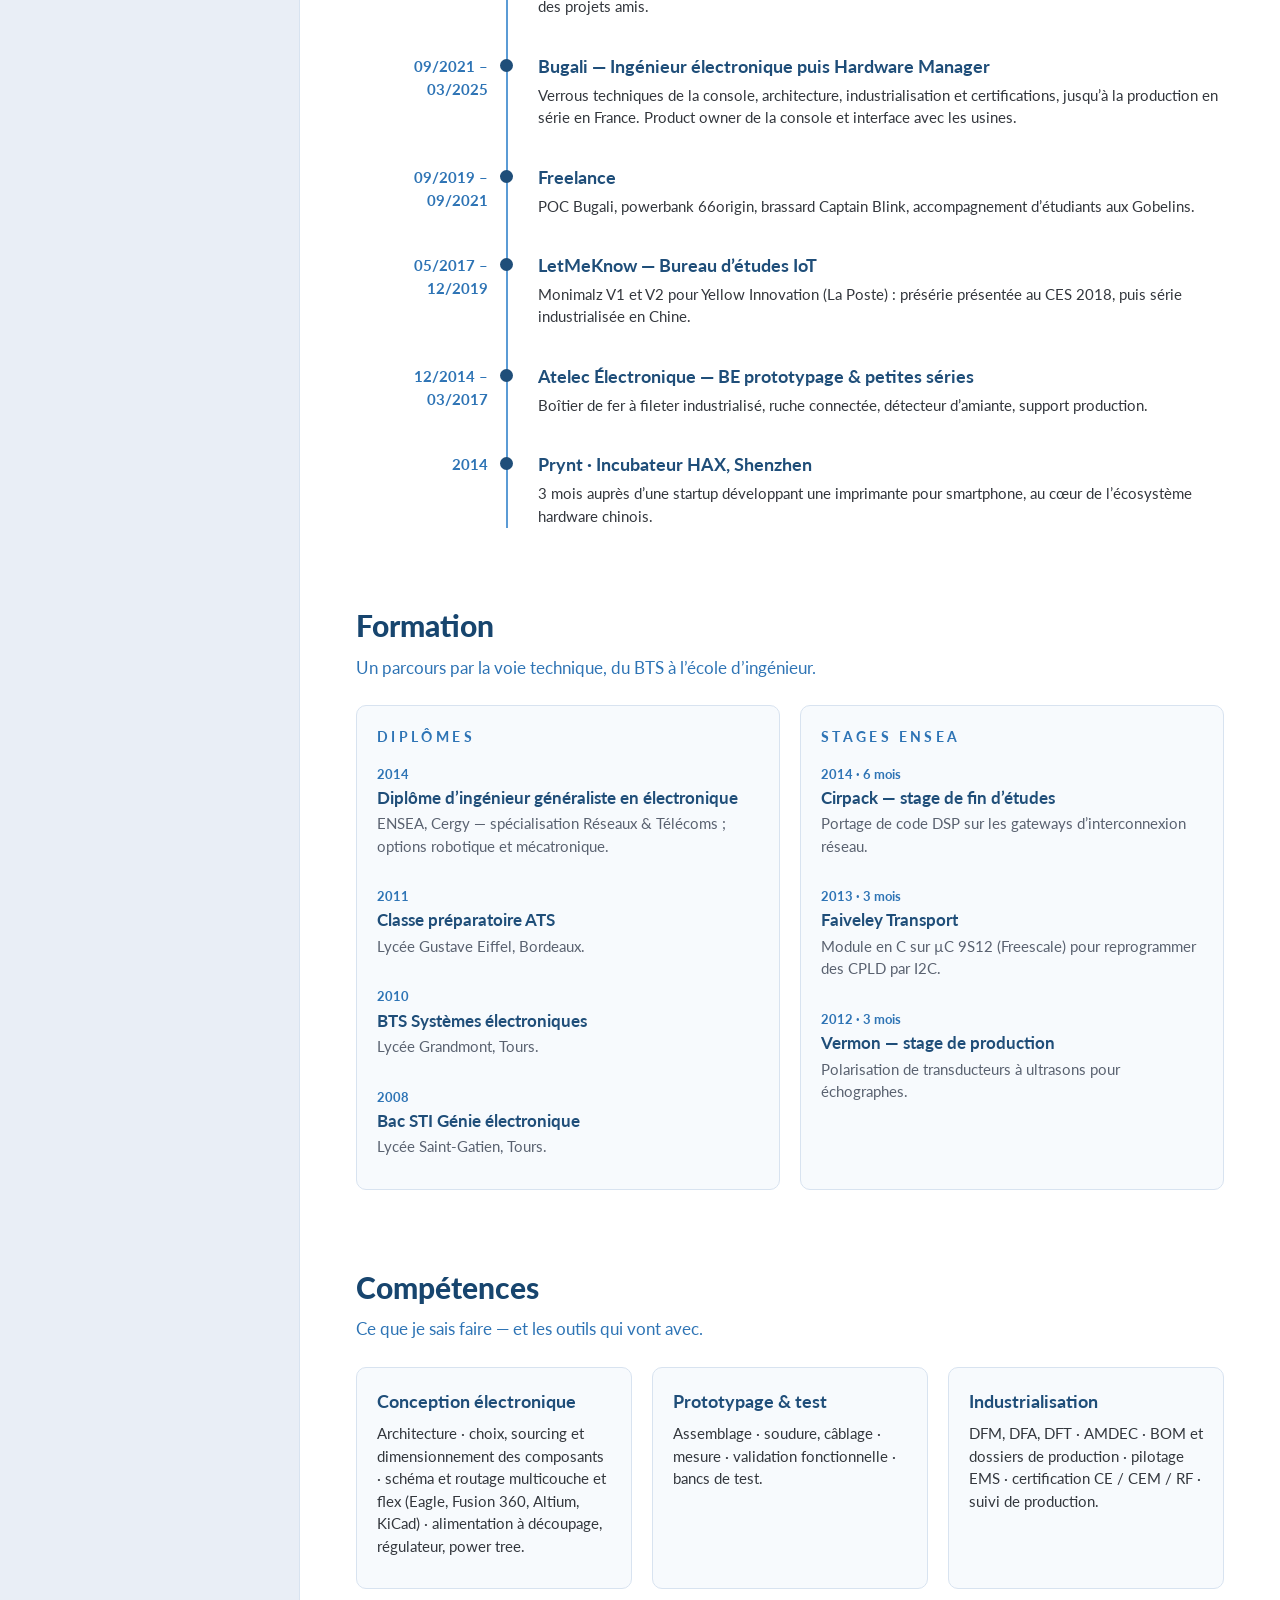
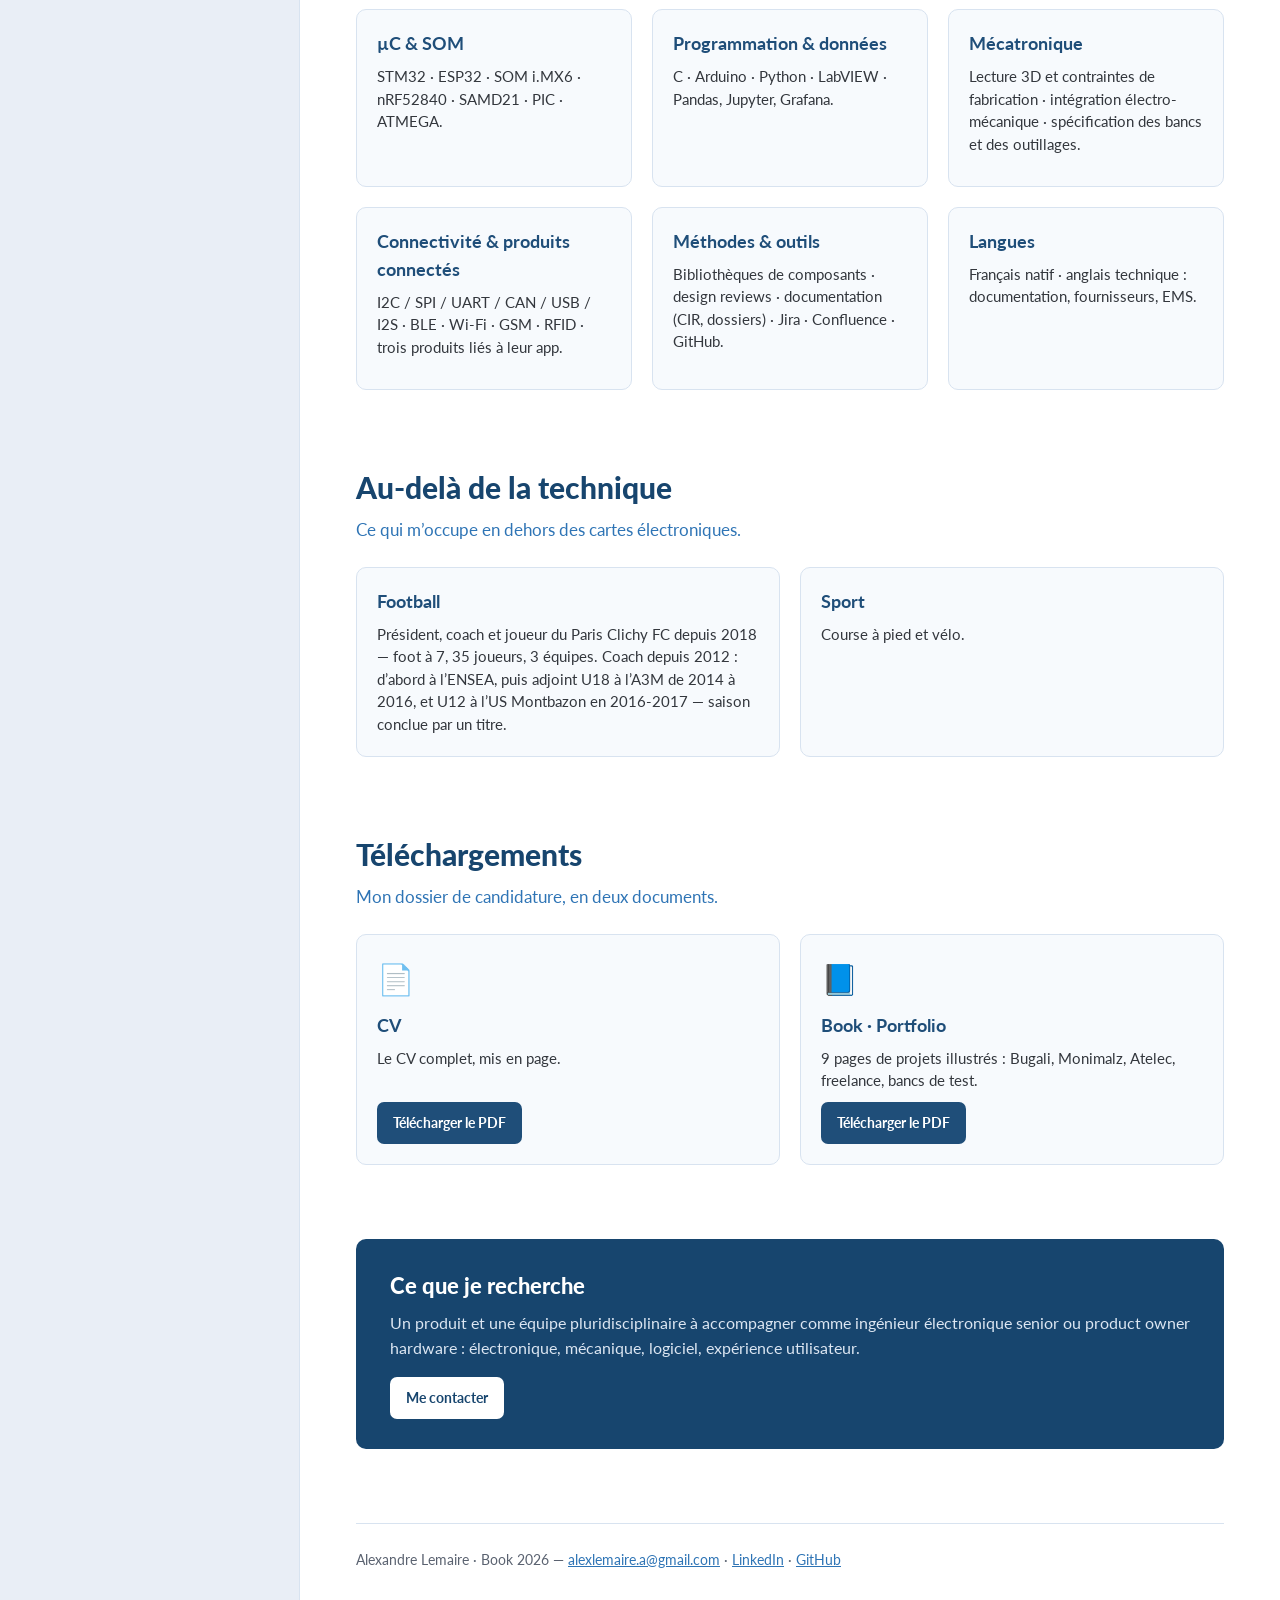
==== commit 5b300c8e: "fix: corrige le parcours de coach avec les informations d'Alexandre Le texte affirmait "coach a l'EN" ====
--- a/index.html
+++ b/index.html
@@ -113,7 +113,7 @@
   <p class="chapo">Dix ans de produits : trois industrialisés, une dizaine de prototypes qui ont vécu.</p>
 
   <div class="bandeau-projet">
-    <div class="visuel"><img src="assets/img/bugali.jpg" width="900" height="674" alt="Console Bugali avec ses livres"></div>
+    <div class="visuel"><img src="assets/img/bugali.jpg" width="900" height="674" loading="lazy" alt="Console Bugali avec ses livres"></div>
     <div class="corps">
       <div class="badge-annee">2021 – 2025</div>
       <h3>Bugali — console jeunesse</h3>
@@ -124,7 +124,7 @@
   </div>
 
   <div class="bandeau-projet">
-    <div class="visuel"><img src="assets/img/monimalz.jpg" width="900" height="675" alt="Monimalz — tirelire connectée"></div>
+    <div class="visuel"><img src="assets/img/monimalz.jpg" width="900" height="675" loading="lazy" alt="Monimalz — tirelire connectée"></div>
     <div class="corps">
       <div class="badge-annee">2017 – 2019</div>
       <h3>Monimalz — tirelire connectée</h3>
@@ -135,7 +135,7 @@
   </div>
 
   <div class="bandeau-projet">
-    <div class="visuel"><img src="assets/img/fileter.jpg" width="460" height="345" alt="Boîtier de fer à fileter" style="object-fit:contain;background:#fff"></div>
+    <div class="visuel"><img src="assets/img/fileter.jpg" width="460" height="345" loading="lazy" alt="Boîtier de fer à fileter" style="object-fit:contain;background:#fff"></div>
     <div class="corps">
       <div class="badge-annee">2014 – 2017</div>
       <h3>Boîtier fer à fileter — maroquinerie</h3>
@@ -304,7 +304,7 @@
   <div class="perso">
     <div class="carte">
       <h3>Football</h3>
-      <p>Président, coach et joueur du Paris Clichy FC depuis 2018 — foot à 7, 35 joueurs, 3 équipes. Coach à l’ENSEA en 2012, puis en catégorie U18 de 2014 à 2017.</p>
+      <p>Président, coach et joueur du Paris Clichy FC depuis 2018 — foot à 7, 35 joueurs, 3 équipes. Coach depuis 2012 : d’abord à l’ENSEA, puis adjoint U18 à l’A3M de 2014 à 2016, et U12 à l’US Montbazon en 2016-2017 — saison conclue par un titre.</p>
     </div>
     <div class="carte">
       <h3>Sport</h3>
--- a/assets/style.css
+++ b/assets/style.css
@@ -76,8 +76,10 @@
 .c3{grid-template-columns:repeat(3,1fr)}
 .c2{grid-template-columns:repeat(2,1fr)}
 .carte{background:var(--carte);border:1px solid var(--bordure);border-radius:10px;padding:20px;display:flex;flex-direction:column}
-.carte .media{border-radius:8px;overflow:hidden;background:#fff;margin-bottom:14px;border:1px solid var(--bordure)}
-.carte .media img{width:100%;height:190px;object-fit:cover}
+/* .media n'est plus reserve aux cartes : les blocs .phase l'utilisent aussi. */
+.media{border-radius:8px;overflow:hidden;background:#fff;margin-bottom:14px;border:1px solid var(--bordure)}
+.media img{width:100%;height:190px;object-fit:cover}
+.legende{font-size:12.5px;color:var(--texte-doux);margin:-8px 0 14px}
 .carte p{font-size:14.5px;margin-bottom:10px}
 .carte .resultat{margin-top:auto;font-size:14px;font-weight:700;color:var(--vert)}
 .carte .liens{margin:4px 0 10px;font-size:14px}
@@ -154,6 +156,9 @@
 .phase{border-left:3px solid var(--bleu-clair);padding-left:22px;margin-bottom:34px;max-width:860px}
 .phase-num{font-size:12.5px;font-weight:700;letter-spacing:.2em;text-transform:uppercase;color:var(--bleu-accent);margin-bottom:4px}
 .phase h3{font-size:20px;margin-bottom:6px}
+.phase .media{max-width:540px;margin:16px 0 6px}
+.phase .media img{height:250px}
+.phase .legende{max-width:540px;margin:0 0 4px}
 .phase ul{margin:10px 0 0 18px}
 .phase li{font-size:14.5px;margin-bottom:6px}
 .nav-bas{display:flex;gap:12px;flex-wrap:wrap;border-top:1px solid var(--bordure);padding-top:24px;margin-top:20px}
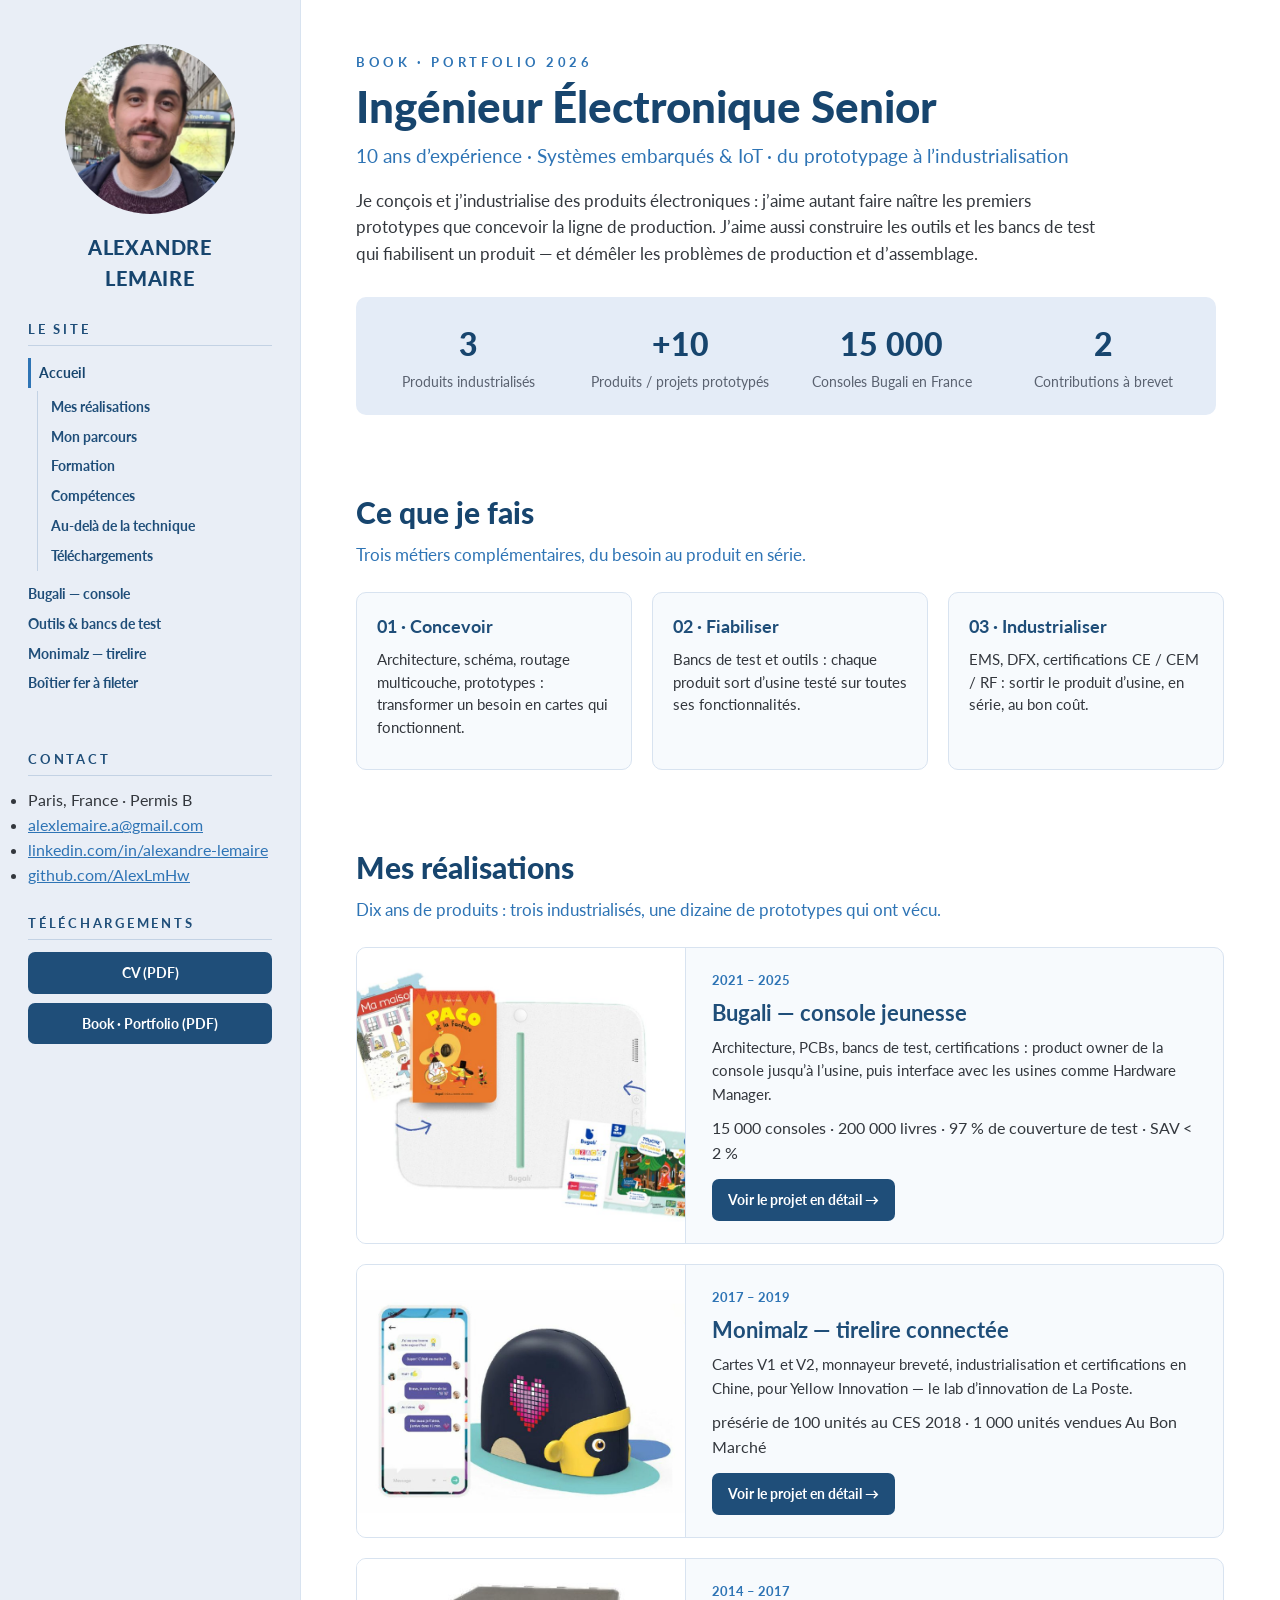
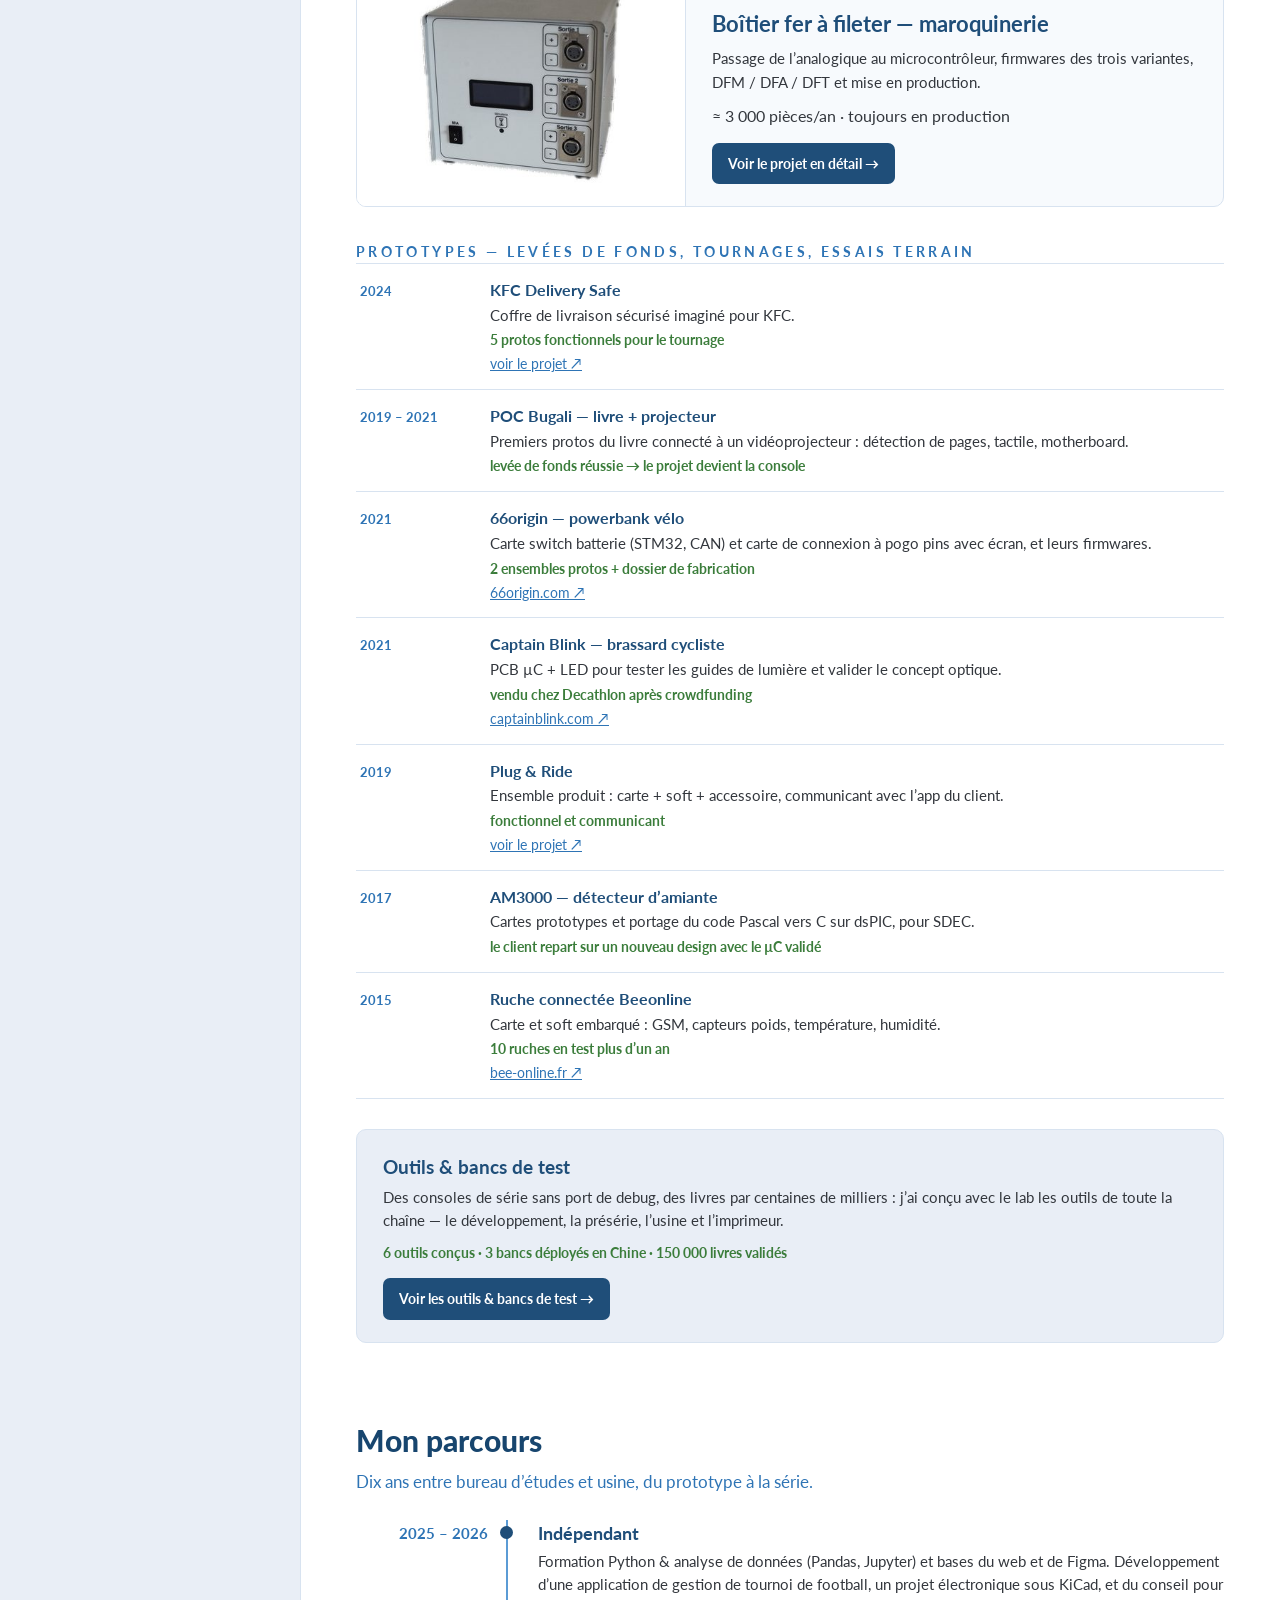
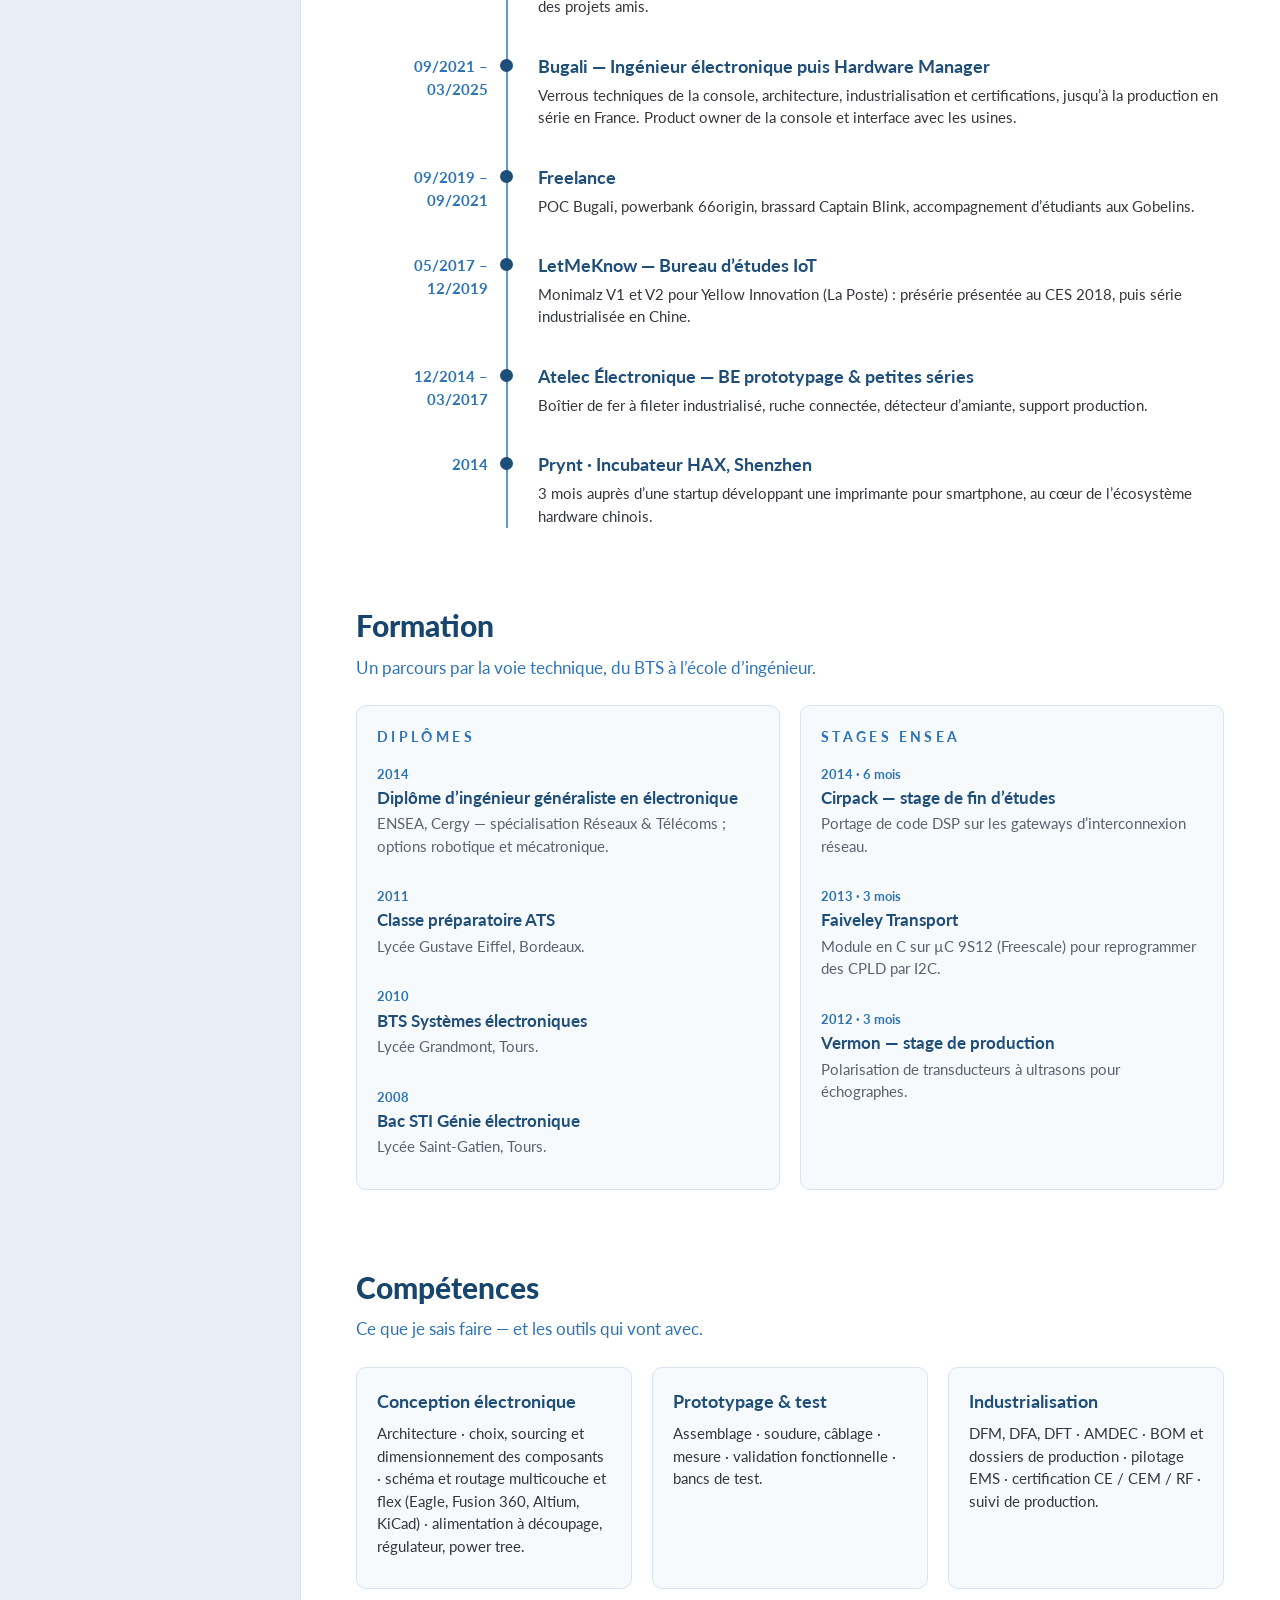
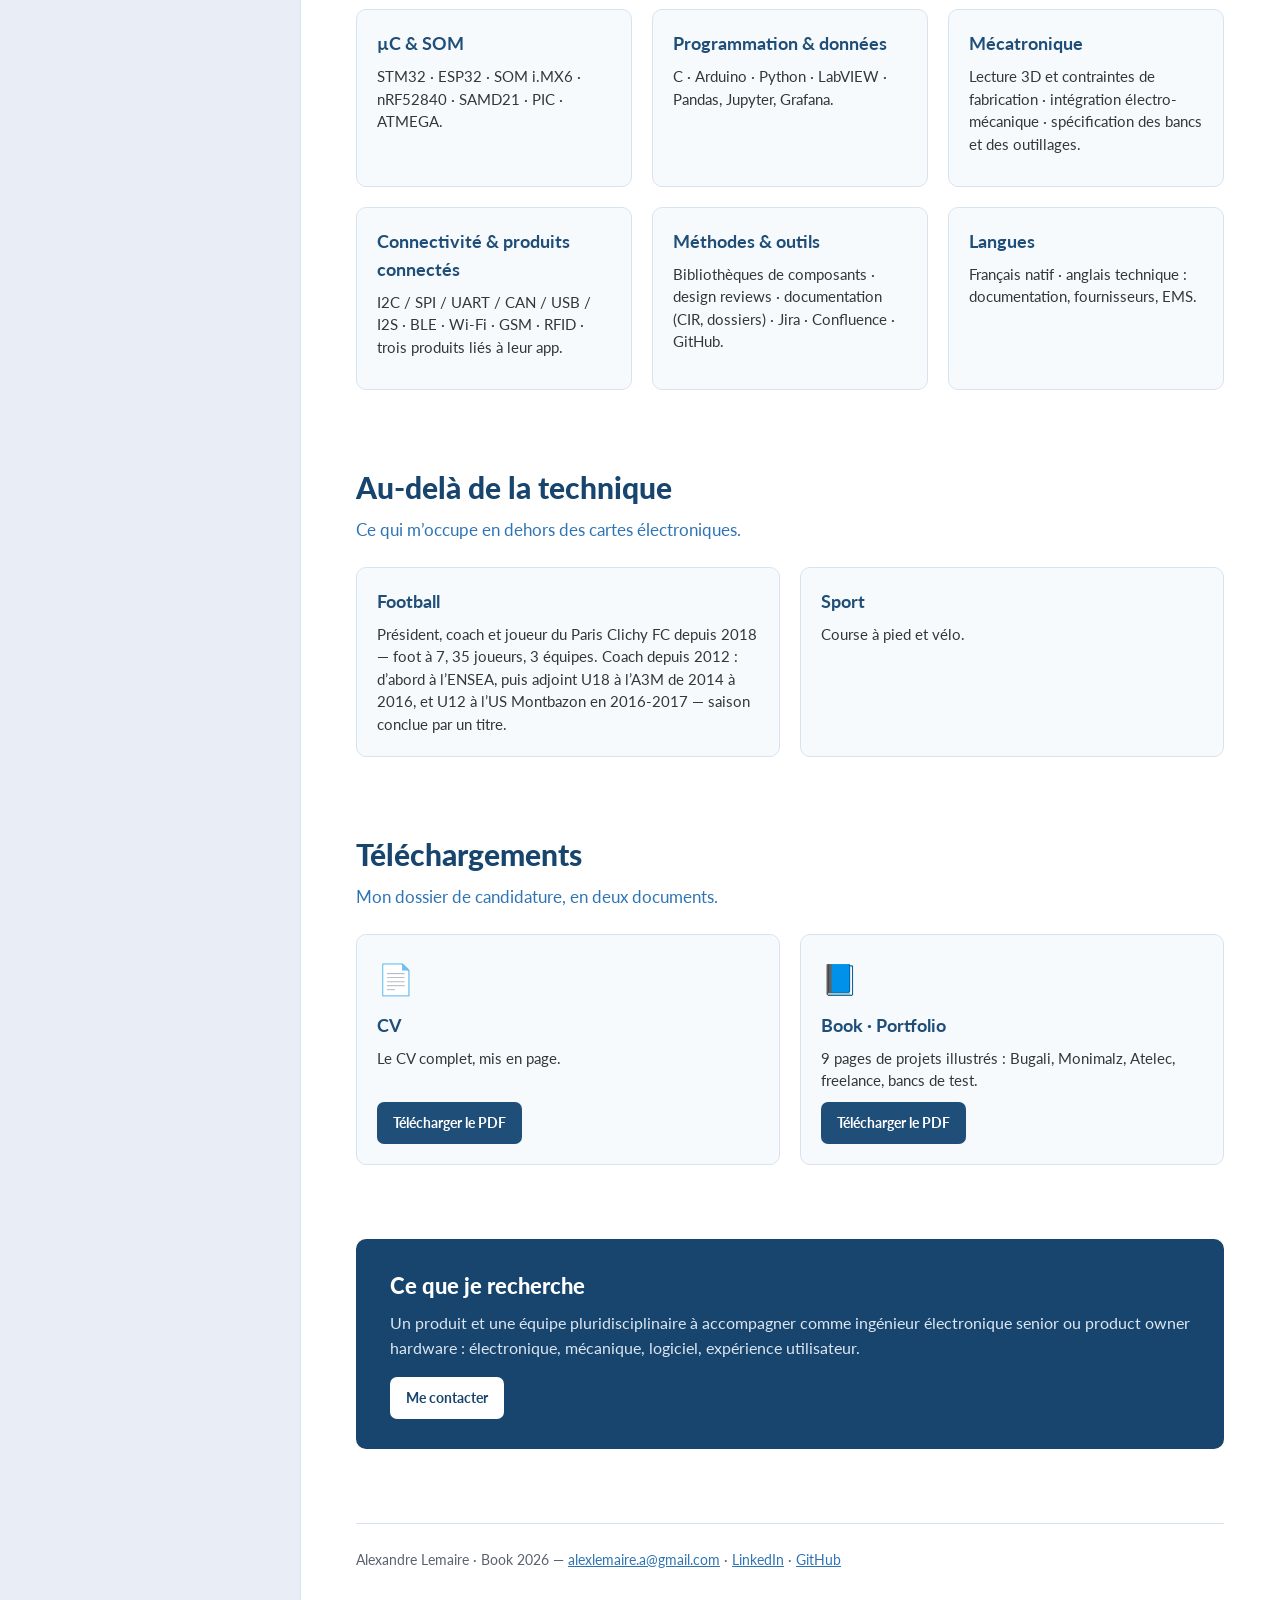
==== commit 7003ef39: "feat: sidebar mobile - le contenu commence des le premier ecran Constat mesure sur les captures d'Al" ====
--- a/index.html
+++ b/index.html
@@ -54,18 +54,6 @@
         <a href="fer-a-fileter.html">Boîtier fer à fileter</a>
       </nav>
       <!-- MENU:FIN -->
-      <div class="side-titre">Contact</div>
-      <ul>
-        <li>Paris, France · Permis B</li>
-        <li><a href="mailto:alexlemaire.a@gmail.com">alexlemaire.a@gmail.com</a></li>
-        <li><a href="https://www.linkedin.com/in/alexandre-lemaire/" target="_blank" rel="noopener">linkedin.com/in/alexandre-lemaire</a></li>
-        <li><a href="https://github.com/AlexLmHw" target="_blank" rel="noopener">github.com/AlexLmHw</a></li>
-      </ul>
-      <div class="side-titre">Téléchargements</div>
-      <div class="side-dl">
-        <a class="btn" href="assets/cv.pdf" download>CV (PDF)</a>
-        <a class="btn" href="assets/book.pdf" download>Book · Portfolio (PDF)</a>
-      </div>
     </div>
   </div>
 </aside>
@@ -347,6 +335,23 @@
 </footer>
 
 </main>
+<aside class="sidebar-bas">
+  <div class="sidebar-bas-inner">
+    <div class="side-titre">Contact</div>
+    <ul>
+    <li>Paris, France · Permis B</li>
+    <li><a href="mailto:alexlemaire.a@gmail.com">alexlemaire.a@gmail.com</a></li>
+    <li><a href="https://www.linkedin.com/in/alexandre-lemaire/" target="_blank" rel="noopener">linkedin.com/in/alexandre-lemaire</a></li>
+    <li><a href="https://github.com/AlexLmHw" target="_blank" rel="noopener">github.com/AlexLmHw</a></li>
+    </ul>
+    <div class="side-titre">Téléchargements</div>
+    <div class="side-dl">
+    <a class="btn" href="assets/cv.pdf" download>CV (PDF)</a>
+    <a class="btn" href="assets/book.pdf" download>Book · Portfolio (PDF)</a>
+    </div>
+  </div>
+</aside>
+
 </div>
 </body>
 </html>
--- a/assets/style.css
+++ b/assets/style.css
@@ -26,10 +26,18 @@
 .saut:focus{left:0}
 
 /* ---------- Layout ---------- */
-.page{display:grid;grid-template-columns:300px 1fr;min-height:100vh}
-.sidebar{background:var(--sidebar);padding:44px 28px;border-right:1px solid var(--bordure)}
-.sidebar-inner{position:sticky;top:36px}
-main{padding:52px 56px 30px;max-width:1080px}
+/* Deux zones dans la colonne de gauche : l'identite et le menu en haut (zone
+   "side"), le contact et les telechargements en dessous (zone "side2"). Sur
+   mobile, side2 passe APRES le contenu — voir le bloc @media. */
+.page{display:grid;grid-template-columns:300px 1fr;
+      grid-template-rows:auto auto 1fr;
+      grid-template-areas:"side main" "side2 main" "vide main";min-height:100vh;
+      /* Le fond de la colonne gauche et son filet sont peints par le conteneur :
+         les deux blocs de sidebar ne s'etirent donc pas pour le couvrir. */
+      background:linear-gradient(to right,var(--sidebar) 0 300px,var(--bordure) 300px 301px,var(--fond) 301px)}
+.sidebar{grid-area:side;align-self:start;padding:44px 28px 0}
+.sidebar-bas{grid-area:side2;align-self:start;padding:26px 28px 44px}
+main{grid-area:main;padding:52px 56px 30px;max-width:1080px}
 
 /* ---------- Sidebar ---------- */
 .photo{width:170px;height:170px;border-radius:50%;object-fit:cover;margin:0 auto 18px}
@@ -165,11 +173,22 @@
 
 /* ---------- Responsive ---------- */
 @media (max-width:980px){
-  .page{grid-template-columns:1fr}
-  .sidebar{border-right:0;border-bottom:1px solid var(--bordure);padding:30px 24px}
-  .sidebar-inner{position:static;display:grid;grid-template-columns:auto 1fr;gap:0 28px;max-width:640px;margin:0 auto}
-  .photo{width:110px;height:110px;grid-row:span 2;margin:0}
-  .side-nom{text-align:left;margin-bottom:8px}
+  /* Le contact et les telechargements passent SOUS le contenu : ils ne servent
+     qu'apres lecture, et occupaient 39 % de la hauteur du premier ecran. */
+  .page{grid-template-columns:1fr;grid-template-rows:auto auto auto;
+        grid-template-areas:"side" "main" "side2";background:none}
+  .sidebar{background:var(--sidebar);border-bottom:1px solid var(--bordure);padding:18px 24px}
+  .sidebar-bas{background:var(--sidebar);border-top:1px solid var(--bordure);padding:24px}
+  .sidebar-bas-inner{max-width:640px;margin:0 auto}
+  /* Identite compactee : petite photo alignee avec le nom, menu en dessous. */
+  .sidebar-inner{position:static;display:grid;grid-template-columns:auto 1fr;gap:0 16px;
+                 align-items:center;max-width:640px;margin:0 auto}
+  .photo{width:64px;height:64px;margin:0}
+  .side-nom{text-align:left;margin:0;font-size:17px;line-height:1.2}
+  .side-nom br{display:none}
+  .sidebar-inner > div:last-child{grid-column:1 / -1}
+  .sidebar .side-titre{margin:16px 0 8px}
+  .sidebar-bas .side-titre:first-child{margin-top:0}
   .side-nav{display:none}
   main{padding:40px 24px}
   h1{font-size:32px}
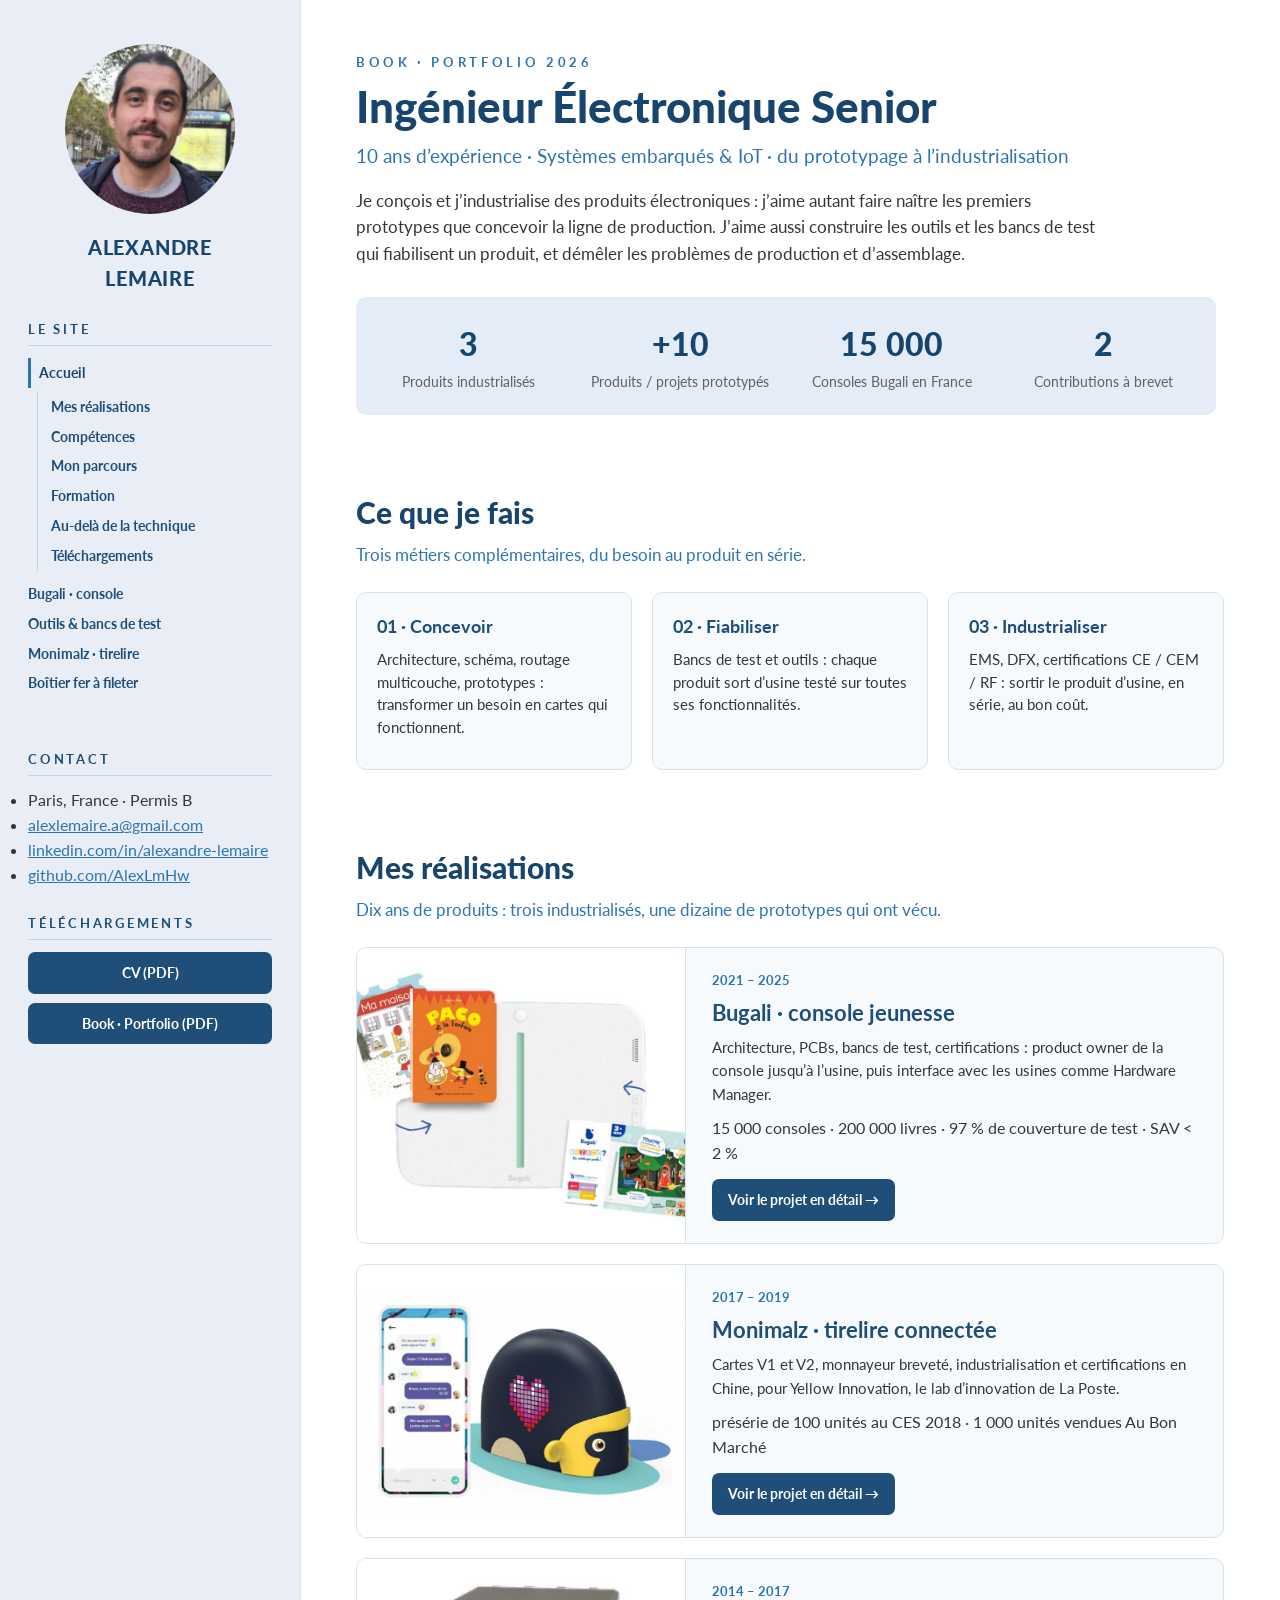
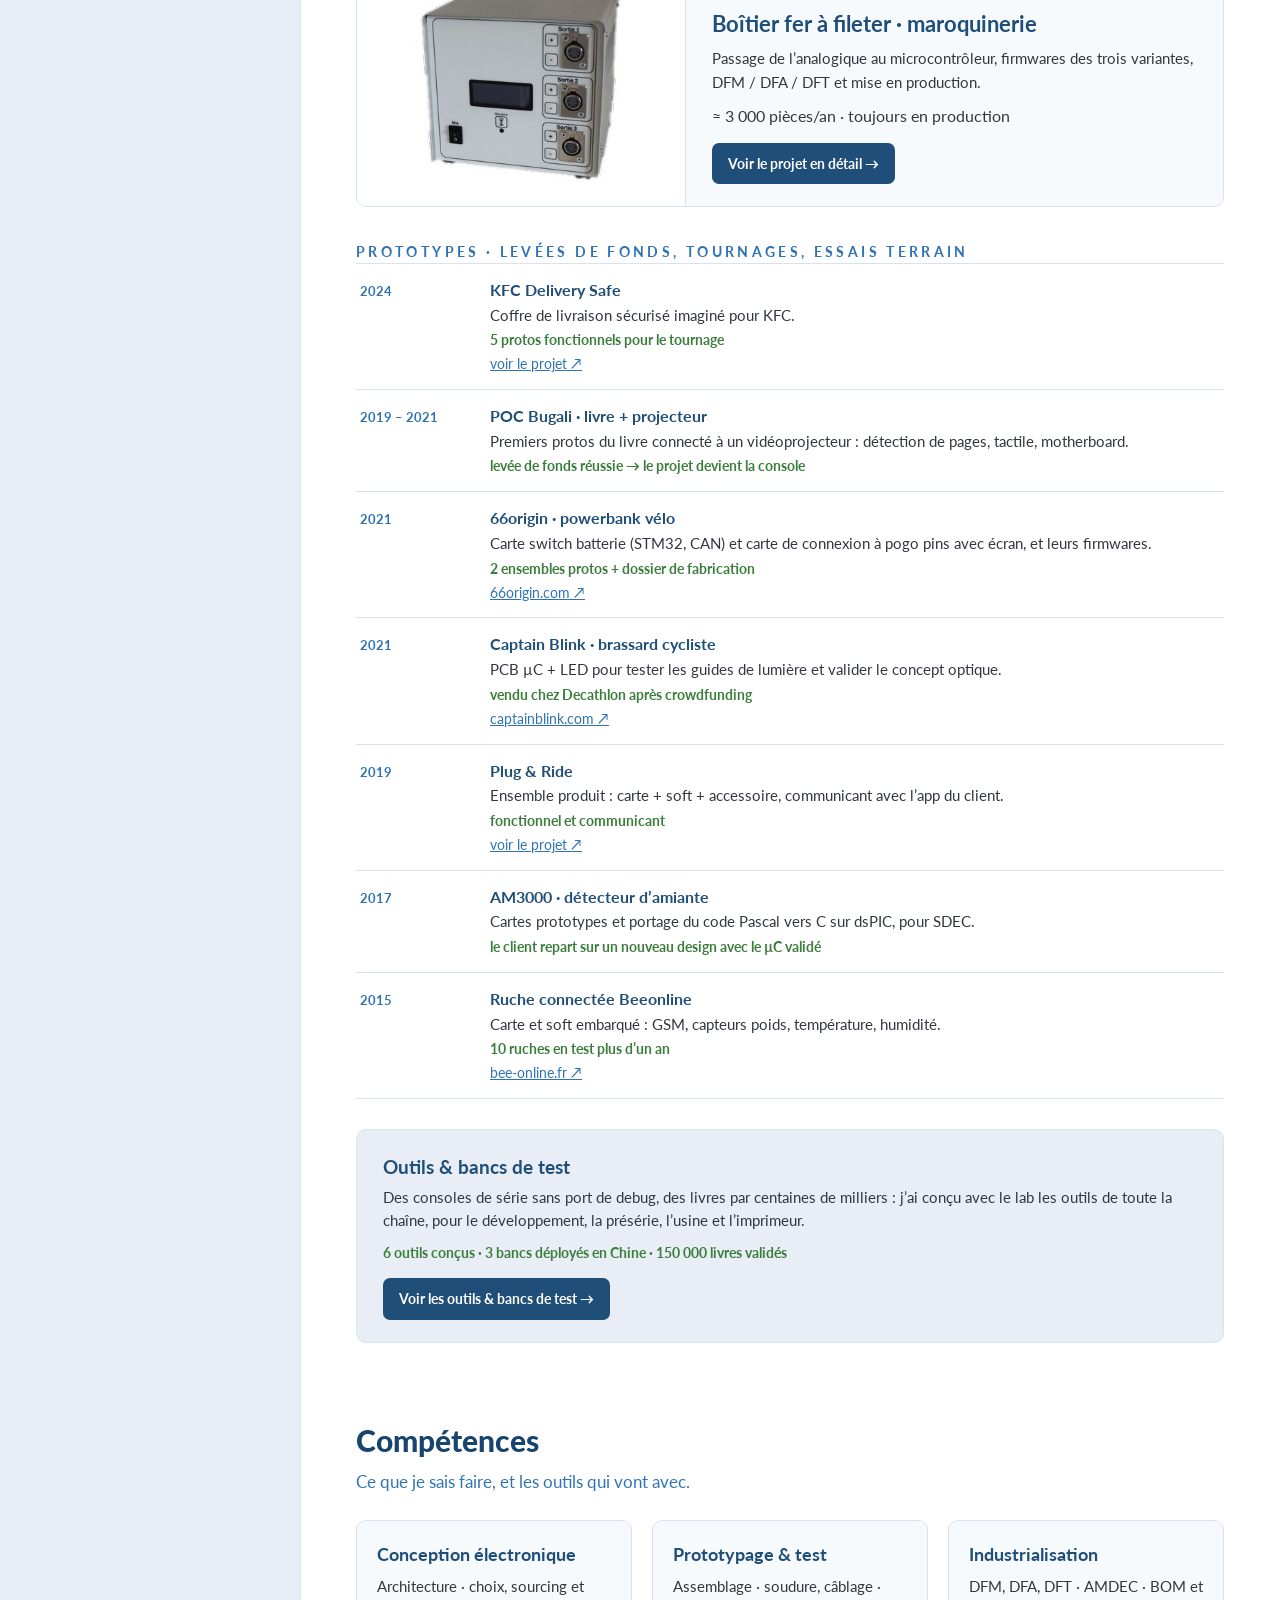
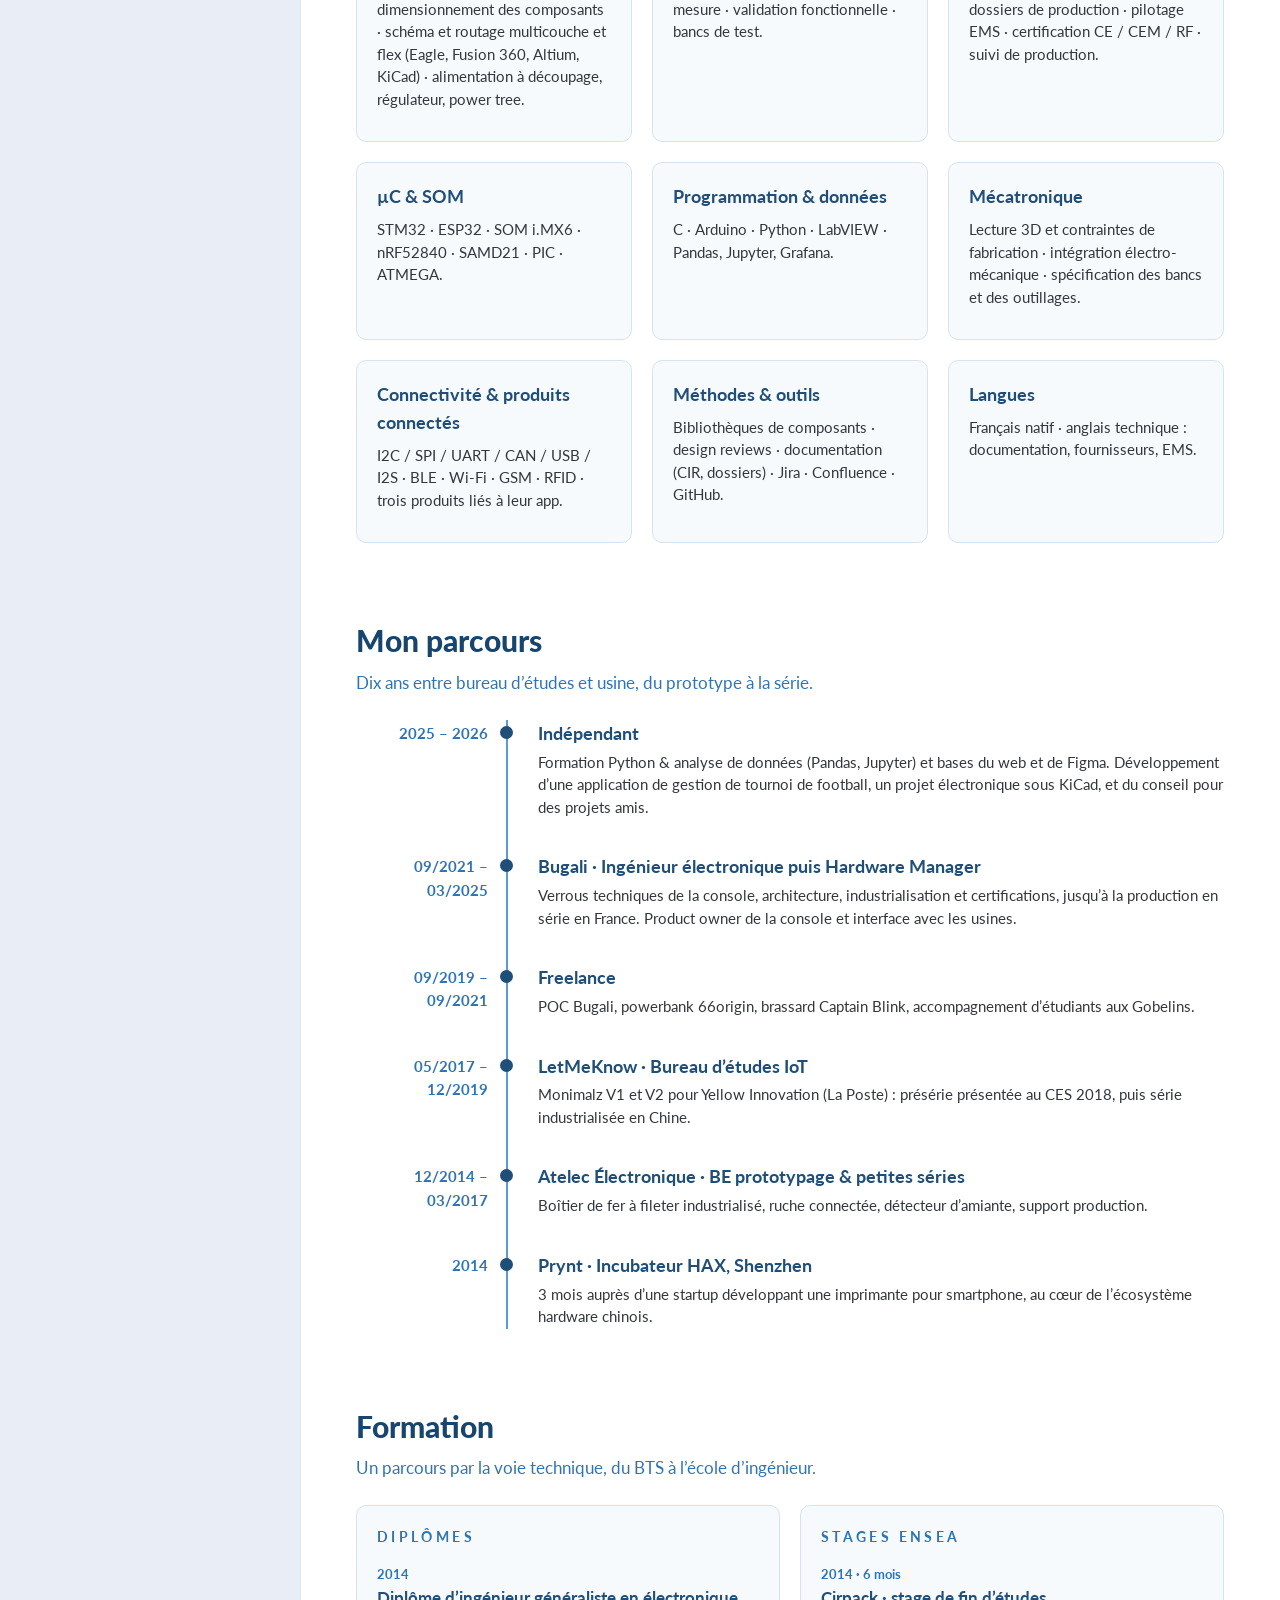
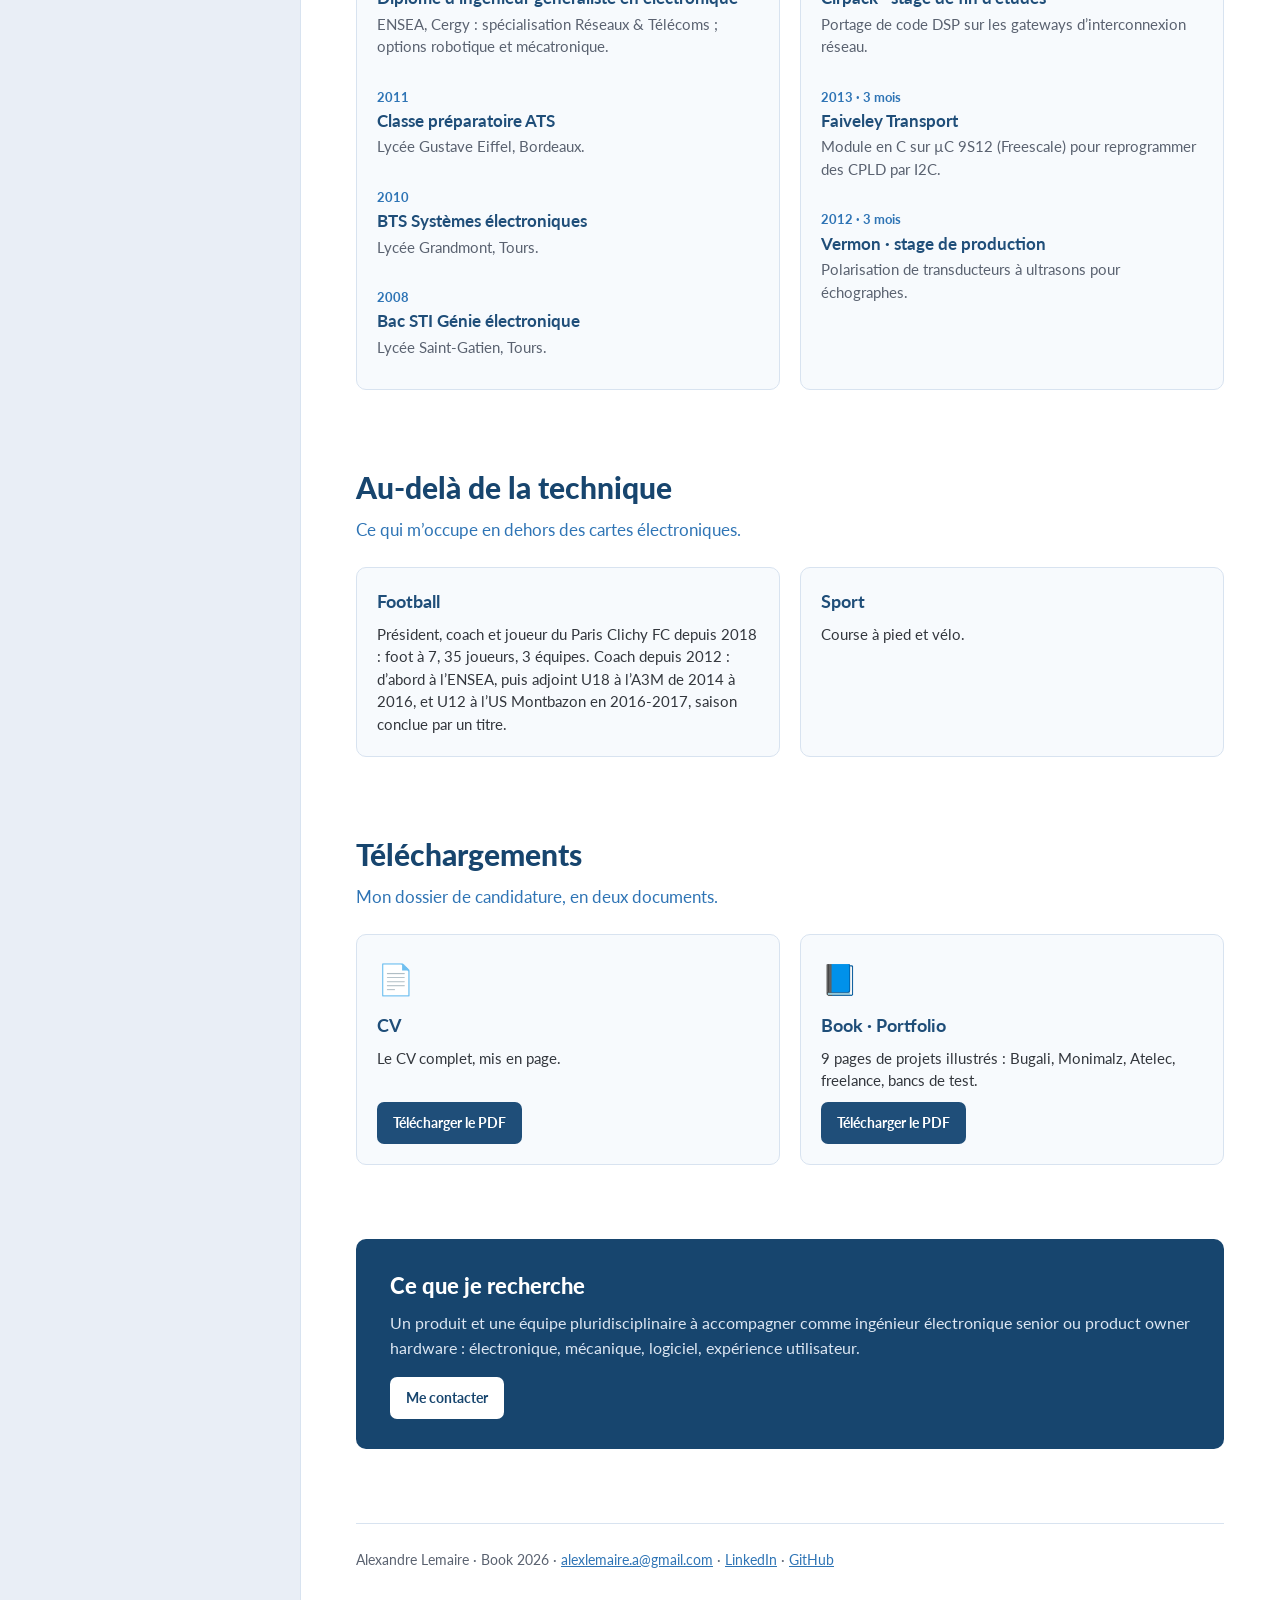
==== commit 58ab1598: "improve" ====
--- a/index.html
+++ b/index.html
@@ -4,7 +4,7 @@
 <meta charset="UTF-8">
 <meta name="viewport" content="width=device-width, initial-scale=1.0">
 <title>Alexandre Lemaire · Ingénieur Électronique Senior</title>
-<meta name="description" content="Alexandre Lemaire, ingénieur électronique senior — 10 ans d’expérience, systèmes embarqués & IoT, du prototypage à l’industrialisation. Portfolio, CV et book à télécharger.">
+<meta name="description" content="Alexandre Lemaire, ingénieur électronique senior. 10 ans d’expérience, systèmes embarqués & IoT, du prototypage à l’industrialisation. Portfolio, CV et book à télécharger.">
 <link rel="canonical" href="https://alexlmhw.github.io/">
 <link rel="icon" href="favicon.ico" sizes="any">
 <link rel="apple-touch-icon" href="assets/img/apple-touch-icon.png">
@@ -12,7 +12,7 @@
 <meta property="og:locale" content="fr_FR">
 <meta property="og:site_name" content="Alexandre Lemaire">
 <meta property="og:title" content="Alexandre Lemaire · Ingénieur Électronique Senior">
-<meta property="og:description" content="Alexandre Lemaire, ingénieur électronique senior — 10 ans d’expérience, systèmes embarqués & IoT, du prototypage à l’industrialisation. Portfolio, CV et book à télécharger.">
+<meta property="og:description" content="Alexandre Lemaire, ingénieur électronique senior. 10 ans d’expérience, systèmes embarqués & IoT, du prototypage à l’industrialisation. Portfolio, CV et book à télécharger.">
 <meta property="og:url" content="https://alexlmhw.github.io/">
 <meta property="og:image" content="https://alexlmhw.github.io/assets/img/partage.jpg">
 <meta property="og:image:width" content="1200">
@@ -41,16 +41,16 @@
         <!-- SOUS-MENU:DEBUT -->
         <div class="side-nav">
           <a href="#realisations">Mes réalisations</a>
+          <a href="#competences">Compétences</a>
           <a href="#parcours">Mon parcours</a>
           <a href="#formation">Formation</a>
-          <a href="#competences">Compétences</a>
           <a href="#hors-technique">Au-delà de la technique</a>
           <a href="#telechargements">Téléchargements</a>
         </div>
         <!-- SOUS-MENU:FIN -->
-        <a href="bugali.html">Bugali — console</a>
+        <a href="bugali.html">Bugali · console</a>
         <a href="outils.html">Outils &amp; bancs de test</a>
-        <a href="monimalz.html">Monimalz — tirelire</a>
+        <a href="monimalz.html">Monimalz · tirelire</a>
         <a href="fer-a-fileter.html">Boîtier fer à fileter</a>
       </nav>
       <!-- MENU:FIN -->
@@ -66,7 +66,7 @@
   <div class="surtitre">Book · Portfolio 2026</div>
   <h1>Ingénieur Électronique Senior</h1>
   <div class="soustitre">10 ans d’expérience · Systèmes embarqués &amp; IoT · du prototypage à l’industrialisation</div>
-  <p class="intro">Je conçois et j’industrialise des produits électroniques : j’aime autant faire naître les premiers prototypes que concevoir la ligne de production. J’aime aussi construire les outils et les bancs de test qui fiabilisent un produit — et démêler les problèmes de production et d’assemblage.</p>
+  <p class="intro">Je conçois et j’industrialise des produits électroniques : j’aime autant faire naître les premiers prototypes que concevoir la ligne de production. J’aime aussi construire les outils et les bancs de test qui fiabilisent un produit, et démêler les problèmes de production et d’assemblage.</p>
   <div class="stats">
     <div class="stat"><b>3</b><span>Produits industrialisés</span></div>
     <div class="stat"><b>+10</b><span>Produits / projets prototypés</span></div>
@@ -104,7 +104,7 @@
     <div class="visuel"><img src="assets/img/bugali.jpg" width="900" height="674" loading="lazy" alt="Console Bugali avec ses livres"></div>
     <div class="corps">
       <div class="badge-annee">2021 – 2025</div>
-      <h3>Bugali — console jeunesse</h3>
+      <h3>Bugali · console jeunesse</h3>
       <p>Architecture, PCBs, bancs de test, certifications : product owner de la console jusqu’à l’usine, puis interface avec les usines comme Hardware Manager.</p>
       <div class="resultat">15 000 consoles · 200 000 livres · 97 % de couverture de test · SAV &lt; 2 %</div>
       <a class="btn" href="bugali.html" aria-label="Voir Bugali, la console jeunesse, en détail">Voir le projet en détail →</a>
@@ -112,11 +112,11 @@
   </div>
 
   <div class="bandeau-projet">
-    <div class="visuel"><img src="assets/img/monimalz.jpg" width="900" height="675" loading="lazy" alt="Monimalz — tirelire connectée"></div>
+    <div class="visuel"><img src="assets/img/monimalz.jpg" width="900" height="675" loading="lazy" alt="Monimalz · tirelire connectée"></div>
     <div class="corps">
       <div class="badge-annee">2017 – 2019</div>
-      <h3>Monimalz — tirelire connectée</h3>
-      <p>Cartes V1 et V2, monnayeur breveté, industrialisation et certifications en Chine, pour Yellow Innovation — le lab d’innovation de La Poste.</p>
+      <h3>Monimalz · tirelire connectée</h3>
+      <p>Cartes V1 et V2, monnayeur breveté, industrialisation et certifications en Chine, pour Yellow Innovation, le lab d’innovation de La Poste.</p>
       <div class="resultat">présérie de 100 unités au CES 2018 · 1 000 unités vendues Au Bon Marché</div>
       <a class="btn" href="monimalz.html" aria-label="Voir Monimalz, la tirelire connectée, en détail">Voir le projet en détail →</a>
     </div>
@@ -126,14 +126,14 @@
     <div class="visuel"><img src="assets/img/fileter.jpg" width="460" height="345" loading="lazy" alt="Boîtier de fer à fileter" style="object-fit:contain;background:#fff"></div>
     <div class="corps">
       <div class="badge-annee">2014 – 2017</div>
-      <h3>Boîtier fer à fileter — maroquinerie</h3>
+      <h3>Boîtier fer à fileter · maroquinerie</h3>
       <p>Passage de l’analogique au microcontrôleur, firmwares des trois variantes, DFM / DFA / DFT et mise en production.</p>
       <div class="resultat">≈ 3 000 pièces/an · toujours en production</div>
       <a class="btn" href="fer-a-fileter.html" aria-label="Voir le boîtier fer à fileter en détail">Voir le projet en détail →</a>
     </div>
   </div>
 
-  <h3 style="margin:34px 0 0;font-size:14px;letter-spacing:.24em;text-transform:uppercase;color:var(--bleu-accent)">Prototypes — levées de fonds, tournages, essais terrain</h3>
+  <h3 style="margin:34px 0 0;font-size:14px;letter-spacing:.24em;text-transform:uppercase;color:var(--bleu-accent)">Prototypes · levées de fonds, tournages, essais terrain</h3>
   <div class="protos">
     <div class="proto">
       <span class="annee">2024</span>
@@ -147,7 +147,7 @@
     <div class="proto">
       <span class="annee">2019 – 2021</span>
       <div>
-        <div class="nom">POC Bugali — livre + projecteur</div>
+        <div class="nom">POC Bugali · livre + projecteur</div>
         <div class="quoi">Premiers protos du livre connecté à un vidéoprojecteur : détection de pages, tactile, motherboard.</div>
         <div class="resultat-ligne">levée de fonds réussie → le projet devient la console</div>
       </div>
@@ -155,7 +155,7 @@
     <div class="proto">
       <span class="annee">2021</span>
       <div>
-        <div class="nom">66origin — powerbank vélo</div>
+        <div class="nom">66origin · powerbank vélo</div>
         <div class="quoi">Carte switch batterie (STM32, CAN) et carte de connexion à pogo pins avec écran, et leurs firmwares.</div>
         <div class="resultat-ligne">2 ensembles protos + dossier de fabrication</div>
         <p class="liens"><a href="https://www.66origin.com/works/velo-electrique-urbain-connecte-design-compact-ia" target="_blank" rel="noopener">66origin.com ↗</a></p>
@@ -164,7 +164,7 @@
     <div class="proto">
       <span class="annee">2021</span>
       <div>
-        <div class="nom">Captain Blink — brassard cycliste</div>
+        <div class="nom">Captain Blink · brassard cycliste</div>
         <div class="quoi">PCB µC + LED pour tester les guides de lumière et valider le concept optique.</div>
         <div class="resultat-ligne">vendu chez Decathlon après crowdfunding</div>
         <p class="liens"><a href="https://www.captainblink.com/" target="_blank" rel="noopener">captainblink.com ↗</a></p>
@@ -182,7 +182,7 @@
     <div class="proto">
       <span class="annee">2017</span>
       <div>
-        <div class="nom">AM3000 — détecteur d’amiante</div>
+        <div class="nom">AM3000 · détecteur d’amiante</div>
         <div class="quoi">Cartes prototypes et portage du code Pascal vers C sur dsPIC, pour SDEC.</div>
         <div class="resultat-ligne">le client repart sur un nouveau design avec le µC validé</div>
       </div>
@@ -200,78 +200,16 @@
 
   <div class="encart">
     <h3>Outils &amp; bancs de test</h3>
-    <p>Des consoles de série sans port de debug, des livres par centaines de milliers : j’ai conçu avec le lab les outils de toute la chaîne — le développement, la présérie, l’usine et l’imprimeur.</p>
+    <p>Des consoles de série sans port de debug, des livres par centaines de milliers : j’ai conçu avec le lab les outils de toute la chaîne, pour le développement, la présérie, l’usine et l’imprimeur.</p>
     <div class="chiffres">6 outils conçus · 3 bancs déployés en Chine · 150 000 livres validés</div>
     <a class="btn" href="outils.html">Voir les outils &amp; bancs de test →</a>
-  </div>
-</section>
-
-<section id="parcours">
-  <h2>Mon parcours</h2>
-  <p class="chapo">Dix ans entre bureau d’études et usine, du prototype à la série.</p>
-  <div class="timeline">
-    <div class="jalon"><span class="dates">2025 – 2026</span><h3>Indépendant</h3><p>Formation Python &amp; analyse de données (Pandas, Jupyter) et bases du web et de Figma. Développement d’une application de gestion de tournoi de football, un projet électronique sous KiCad, et du conseil pour des projets amis.</p></div>
-    <div class="jalon"><span class="dates">09/2021 – 03/2025</span><h3>Bugali — Ingénieur électronique puis Hardware Manager</h3><p>Verrous techniques de la console, architecture, industrialisation et certifications, jusqu’à la production en série en France. Product owner de la console et interface avec les usines.</p></div>
-    <div class="jalon"><span class="dates">09/2019 – 09/2021</span><h3>Freelance</h3><p>POC Bugali, powerbank 66origin, brassard Captain Blink, accompagnement d’étudiants aux Gobelins.</p></div>
-    <div class="jalon"><span class="dates">05/2017 – 12/2019</span><h3>LetMeKnow — Bureau d’études IoT</h3><p>Monimalz V1 et V2 pour Yellow Innovation (La Poste) : présérie présentée au CES 2018, puis série industrialisée en Chine.</p></div>
-    <div class="jalon"><span class="dates">12/2014 – 03/2017</span><h3>Atelec Électronique — BE prototypage &amp; petites séries</h3><p>Boîtier de fer à fileter industrialisé, ruche connectée, détecteur d’amiante, support production.</p></div>
-    <div class="jalon"><span class="dates">2014</span><h3>Prynt · Incubateur HAX, Shenzhen</h3><p>3 mois auprès d’une startup développant une imprimante pour smartphone, au cœur de l’écosystème hardware chinois.</p></div>
-  </div>
-</section>
-
-<!-- Formation -->
-<section id="formation">
-  <h2>Formation</h2>
-  <p class="chapo">Un parcours par la voie technique, du BTS à l’école d’ingénieur.</p>
-  <div class="cartes c2">
-    <div class="carte">
-      <h3 style="font-size:14px;letter-spacing:.24em;text-transform:uppercase;color:var(--bleu-accent);margin-bottom:16px">Diplômes</h3>
-      <div class="form-item">
-        <span class="annee">2014</span>
-        <h3>Diplôme d’ingénieur généraliste en électronique</h3>
-        <p>ENSEA, Cergy — spécialisation Réseaux &amp; Télécoms ; options robotique et mécatronique.</p>
-      </div>
-      <div class="form-item">
-        <span class="annee">2011</span>
-        <h3>Classe préparatoire ATS</h3>
-        <p>Lycée Gustave Eiffel, Bordeaux.</p>
-      </div>
-      <div class="form-item">
-        <span class="annee">2010</span>
-        <h3>BTS Systèmes électroniques</h3>
-        <p>Lycée Grandmont, Tours.</p>
-      </div>
-      <div class="form-item">
-        <span class="annee">2008</span>
-        <h3>Bac STI Génie électronique</h3>
-        <p>Lycée Saint-Gatien, Tours.</p>
-      </div>
-    </div>
-    <div class="carte">
-      <h3 style="font-size:14px;letter-spacing:.24em;text-transform:uppercase;color:var(--bleu-accent);margin-bottom:16px">Stages ENSEA</h3>
-      <div class="form-item">
-        <span class="annee">2014 · 6 mois</span>
-        <h3>Cirpack — stage de fin d’études</h3>
-        <p>Portage de code DSP sur les gateways d’interconnexion réseau.</p>
-      </div>
-      <div class="form-item">
-        <span class="annee">2013 · 3 mois</span>
-        <h3>Faiveley Transport</h3>
-        <p>Module en C sur µC 9S12 (Freescale) pour reprogrammer des CPLD par I2C.</p>
-      </div>
-      <div class="form-item">
-        <span class="annee">2012 · 3 mois</span>
-        <h3>Vermon — stage de production</h3>
-        <p>Polarisation de transducteurs à ultrasons pour échographes.</p>
-      </div>
-    </div>
   </div>
 </section>
 
 <!-- Compétences -->
 <section id="competences">
   <h2>Compétences</h2>
-  <p class="chapo">Ce que je sais faire — et les outils qui vont avec.</p>
+  <p class="chapo">Ce que je sais faire, et les outils qui vont avec.</p>
   <div class="cartes c3">
     <div class="carte"><h3>Conception électronique</h3><p>Architecture · choix, sourcing et dimensionnement des composants · schéma et routage multicouche et flex (Eagle, Fusion 360, Altium, KiCad) · alimentation à découpage, régulateur, power tree.</p></div>
     <div class="carte"><h3>Prototypage &amp; test</h3><p>Assemblage · soudure, câblage · mesure · validation fonctionnelle · bancs de test.</p></div>
@@ -285,6 +223,68 @@
   </div>
 </section>
 
+<section id="parcours">
+  <h2>Mon parcours</h2>
+  <p class="chapo">Dix ans entre bureau d’études et usine, du prototype à la série.</p>
+  <div class="timeline">
+    <div class="jalon"><span class="dates">2025 – 2026</span><h3>Indépendant</h3><p>Formation Python &amp; analyse de données (Pandas, Jupyter) et bases du web et de Figma. Développement d’une application de gestion de tournoi de football, un projet électronique sous KiCad, et du conseil pour des projets amis.</p></div>
+    <div class="jalon"><span class="dates">09/2021 – 03/2025</span><h3>Bugali · Ingénieur électronique puis Hardware Manager</h3><p>Verrous techniques de la console, architecture, industrialisation et certifications, jusqu’à la production en série en France. Product owner de la console et interface avec les usines.</p></div>
+    <div class="jalon"><span class="dates">09/2019 – 09/2021</span><h3>Freelance</h3><p>POC Bugali, powerbank 66origin, brassard Captain Blink, accompagnement d’étudiants aux Gobelins.</p></div>
+    <div class="jalon"><span class="dates">05/2017 – 12/2019</span><h3>LetMeKnow · Bureau d’études IoT</h3><p>Monimalz V1 et V2 pour Yellow Innovation (La Poste) : présérie présentée au CES 2018, puis série industrialisée en Chine.</p></div>
+    <div class="jalon"><span class="dates">12/2014 – 03/2017</span><h3>Atelec Électronique · BE prototypage &amp; petites séries</h3><p>Boîtier de fer à fileter industrialisé, ruche connectée, détecteur d’amiante, support production.</p></div>
+    <div class="jalon"><span class="dates">2014</span><h3>Prynt · Incubateur HAX, Shenzhen</h3><p>3 mois auprès d’une startup développant une imprimante pour smartphone, au cœur de l’écosystème hardware chinois.</p></div>
+  </div>
+</section>
+
+<!-- Formation -->
+<section id="formation">
+  <h2>Formation</h2>
+  <p class="chapo">Un parcours par la voie technique, du BTS à l’école d’ingénieur.</p>
+  <div class="cartes c2">
+    <div class="carte">
+      <h3 style="font-size:14px;letter-spacing:.24em;text-transform:uppercase;color:var(--bleu-accent);margin-bottom:16px">Diplômes</h3>
+      <div class="form-item">
+        <span class="annee">2014</span>
+        <h3>Diplôme d’ingénieur généraliste en électronique</h3>
+        <p>ENSEA, Cergy : spécialisation Réseaux &amp; Télécoms ; options robotique et mécatronique.</p>
+      </div>
+      <div class="form-item">
+        <span class="annee">2011</span>
+        <h3>Classe préparatoire ATS</h3>
+        <p>Lycée Gustave Eiffel, Bordeaux.</p>
+      </div>
+      <div class="form-item">
+        <span class="annee">2010</span>
+        <h3>BTS Systèmes électroniques</h3>
+        <p>Lycée Grandmont, Tours.</p>
+      </div>
+      <div class="form-item">
+        <span class="annee">2008</span>
+        <h3>Bac STI Génie électronique</h3>
+        <p>Lycée Saint-Gatien, Tours.</p>
+      </div>
+    </div>
+    <div class="carte">
+      <h3 style="font-size:14px;letter-spacing:.24em;text-transform:uppercase;color:var(--bleu-accent);margin-bottom:16px">Stages ENSEA</h3>
+      <div class="form-item">
+        <span class="annee">2014 · 6 mois</span>
+        <h3>Cirpack · stage de fin d’études</h3>
+        <p>Portage de code DSP sur les gateways d’interconnexion réseau.</p>
+      </div>
+      <div class="form-item">
+        <span class="annee">2013 · 3 mois</span>
+        <h3>Faiveley Transport</h3>
+        <p>Module en C sur µC 9S12 (Freescale) pour reprogrammer des CPLD par I2C.</p>
+      </div>
+      <div class="form-item">
+        <span class="annee">2012 · 3 mois</span>
+        <h3>Vermon · stage de production</h3>
+        <p>Polarisation de transducteurs à ultrasons pour échographes.</p>
+      </div>
+    </div>
+  </div>
+</section>
+
 <!-- Au-delà de la technique -->
 <section id="hors-technique">
   <h2>Au-delà de la technique</h2>
@@ -292,7 +292,7 @@
   <div class="perso">
     <div class="carte">
       <h3>Football</h3>
-      <p>Président, coach et joueur du Paris Clichy FC depuis 2018 — foot à 7, 35 joueurs, 3 équipes. Coach depuis 2012 : d’abord à l’ENSEA, puis adjoint U18 à l’A3M de 2014 à 2016, et U12 à l’US Montbazon en 2016-2017 — saison conclue par un titre.</p>
+      <p>Président, coach et joueur du Paris Clichy FC depuis 2018 : foot à 7, 35 joueurs, 3 équipes. Coach depuis 2012 : d’abord à l’ENSEA, puis adjoint U18 à l’A3M de 2014 à 2016, et U12 à l’US Montbazon en 2016-2017, saison conclue par un titre.</p>
     </div>
     <div class="carte">
       <h3>Sport</h3>
@@ -331,7 +331,7 @@
 </section>
 
 <footer>
-  Alexandre Lemaire · Book 2026 — <a href="mailto:alexlemaire.a@gmail.com">alexlemaire.a@gmail.com</a> · <a href="https://www.linkedin.com/in/alexandre-lemaire/" target="_blank" rel="noopener">LinkedIn</a> · <a href="https://github.com/AlexLmHw" target="_blank" rel="noopener">GitHub</a>
+  Alexandre Lemaire · Book 2026 · <a href="mailto:alexlemaire.a@gmail.com">alexlemaire.a@gmail.com</a> · <a href="https://www.linkedin.com/in/alexandre-lemaire/" target="_blank" rel="noopener">LinkedIn</a> · <a href="https://github.com/AlexLmHw" target="_blank" rel="noopener">GitHub</a>
 </footer>
 
 </main>
